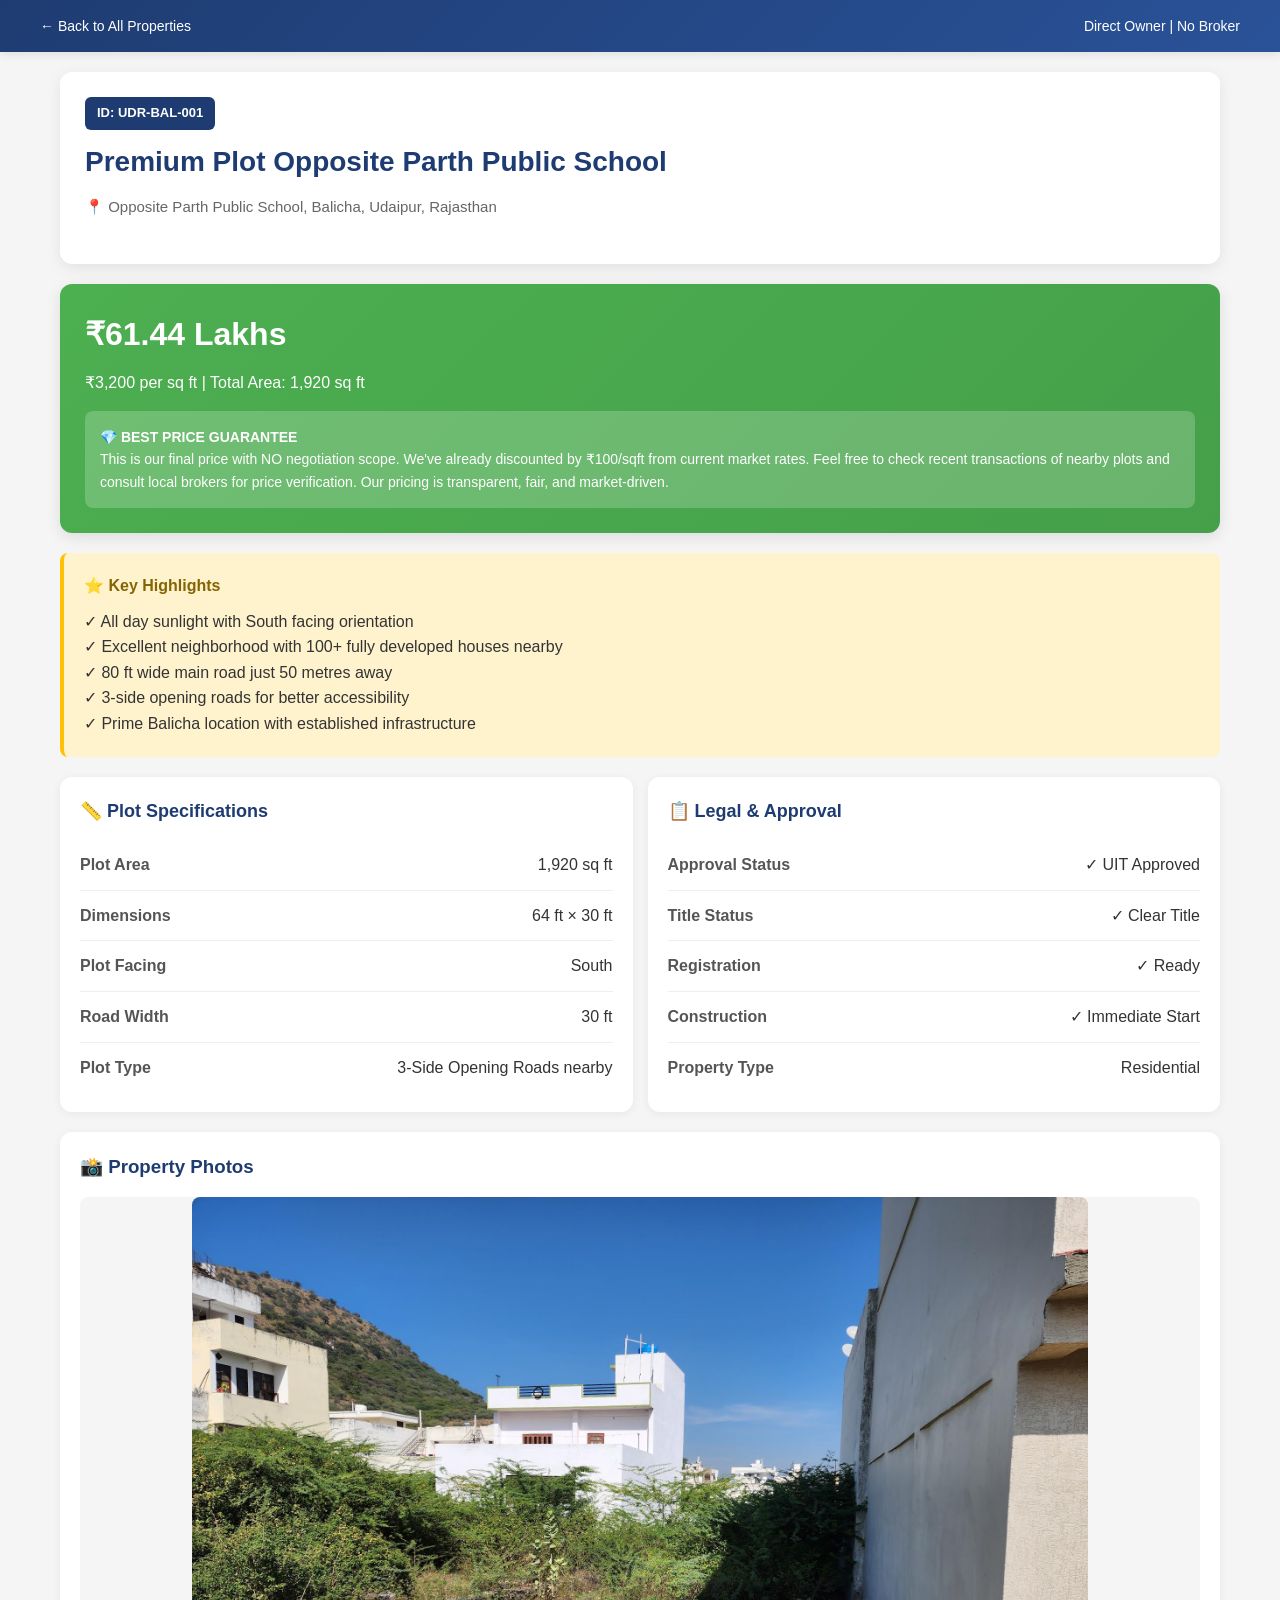
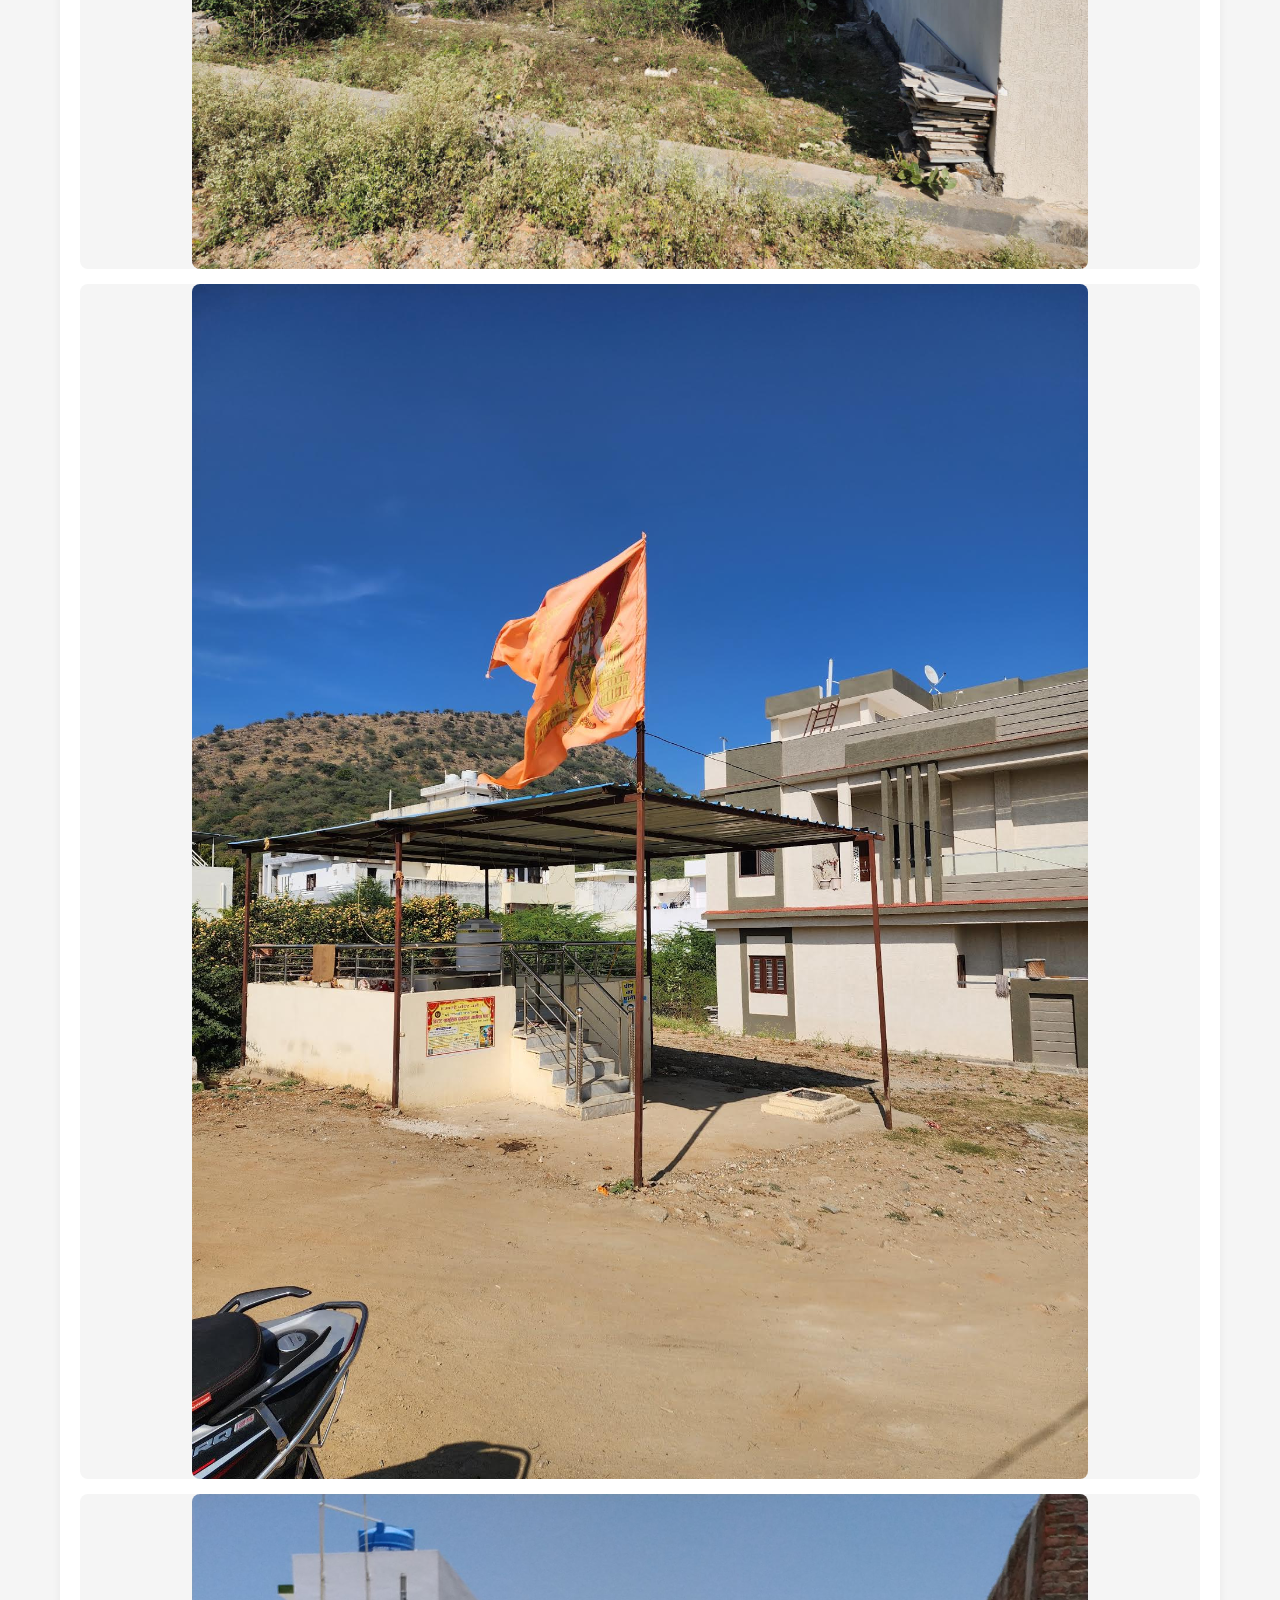
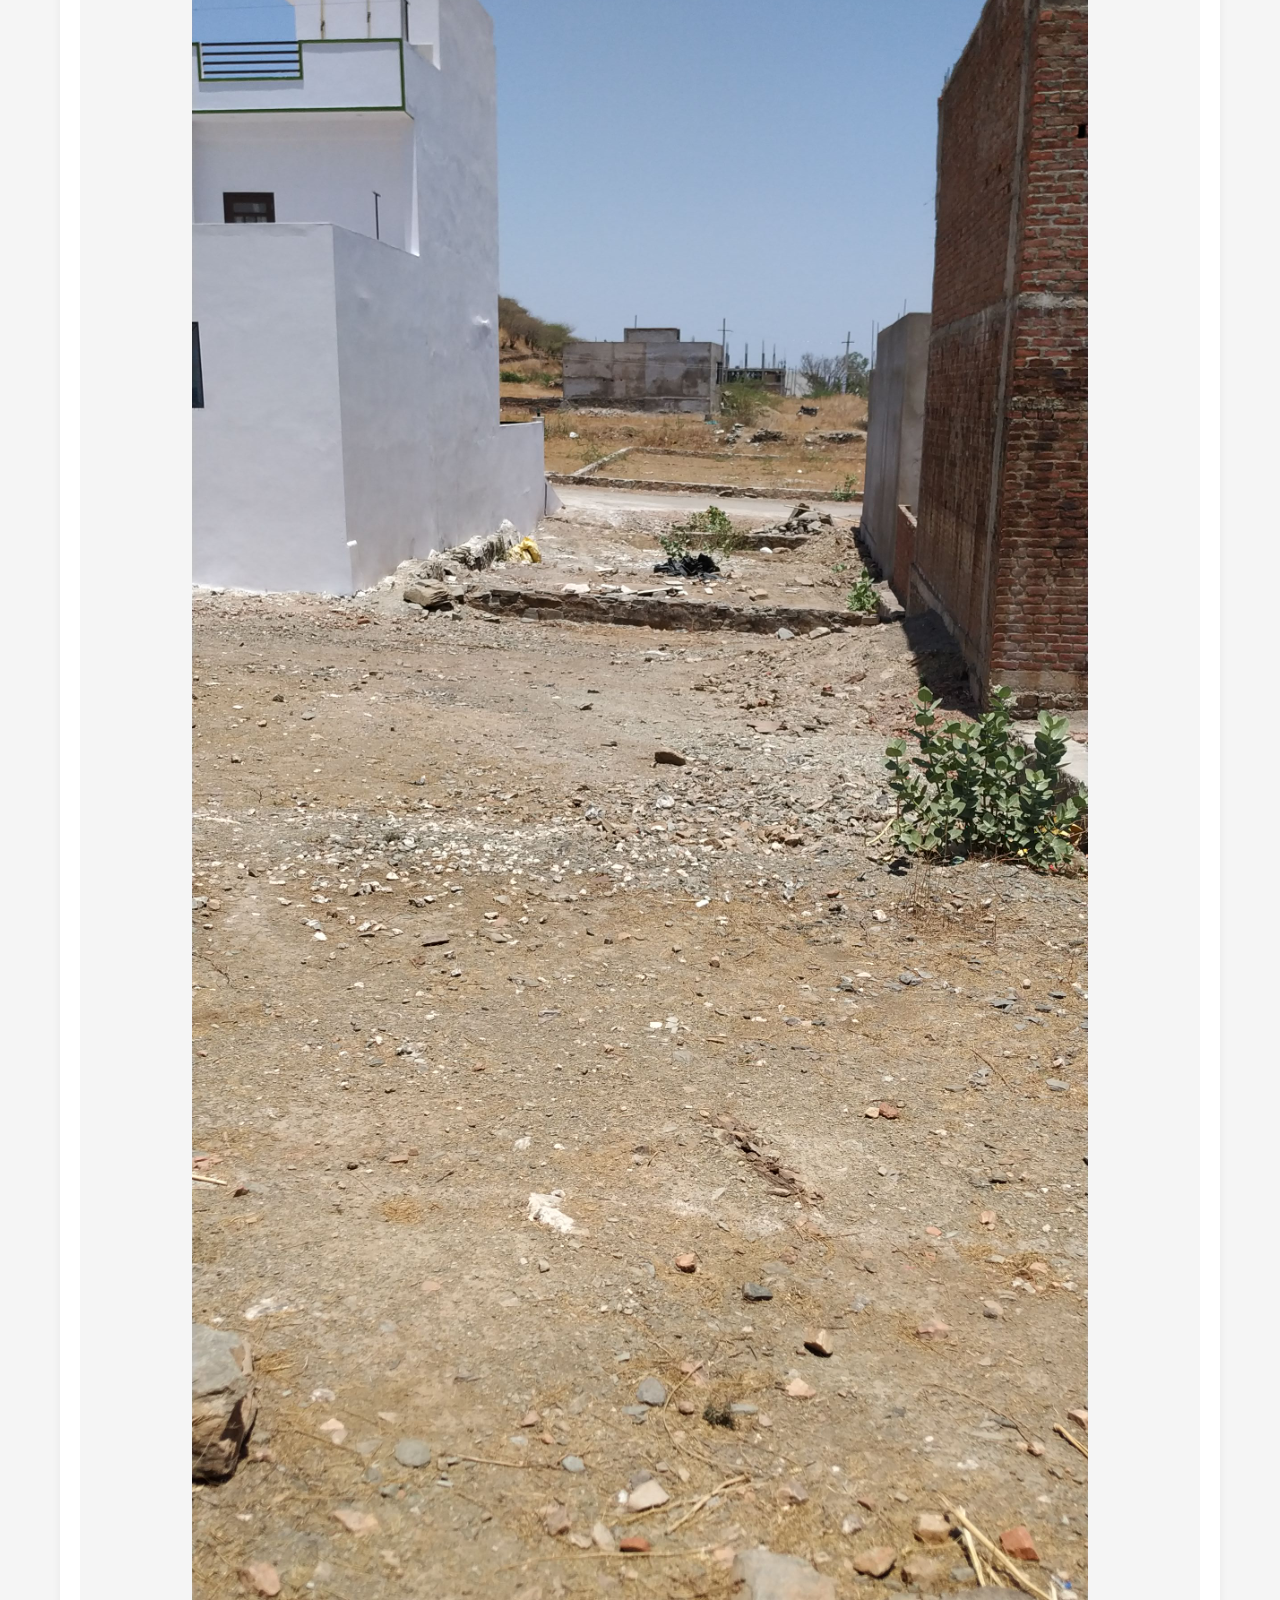
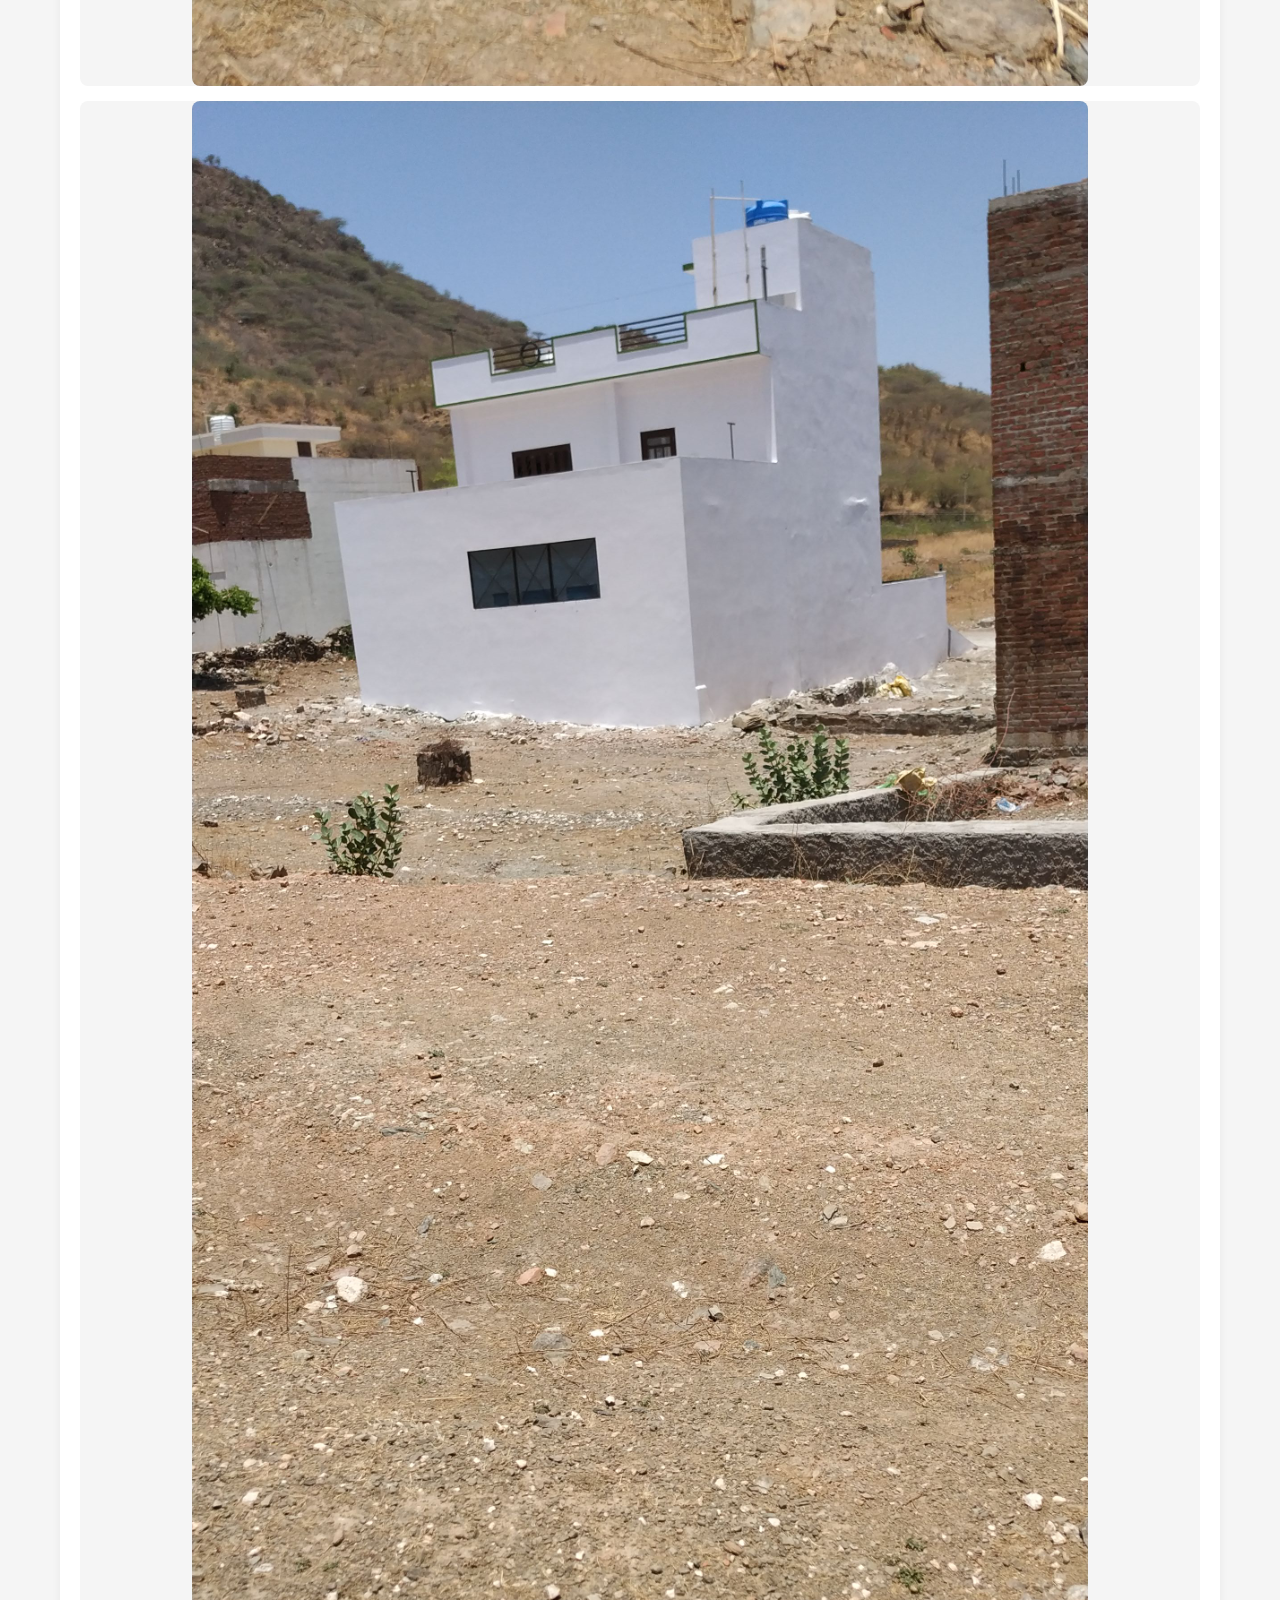
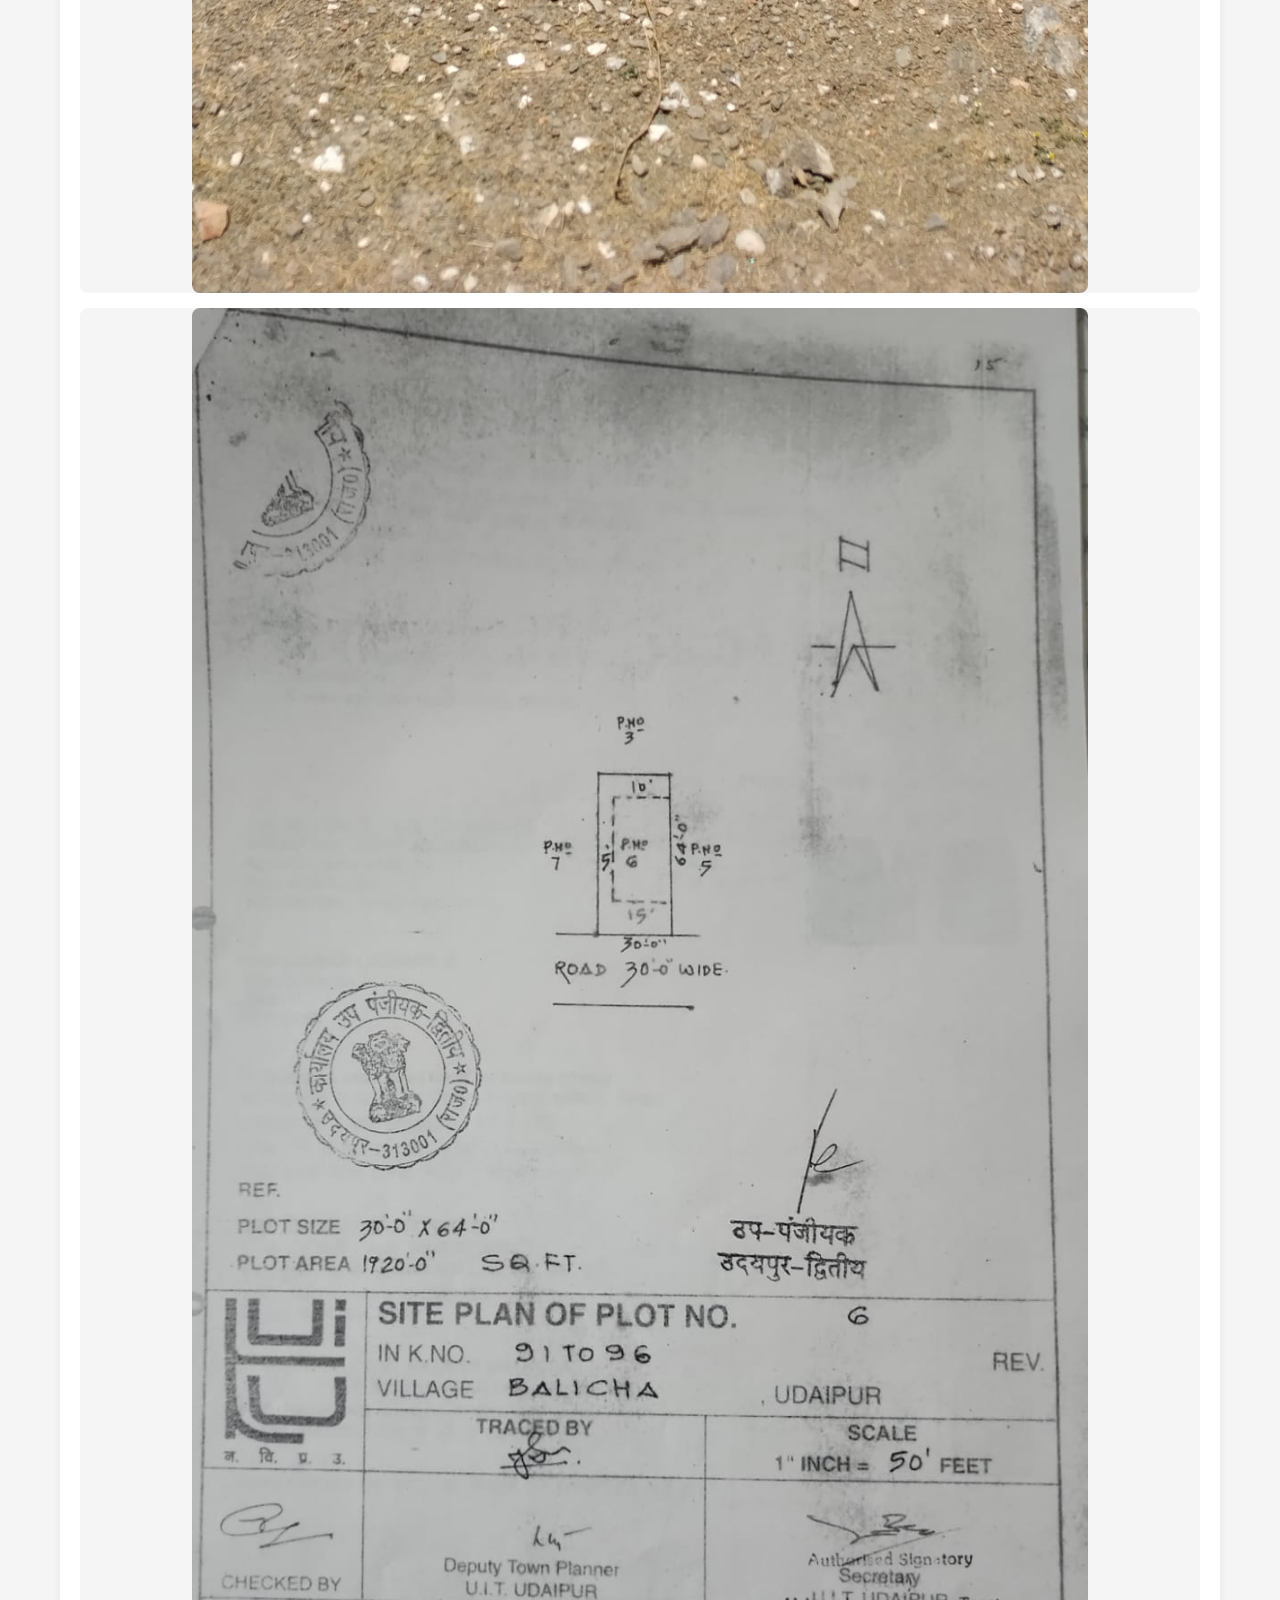
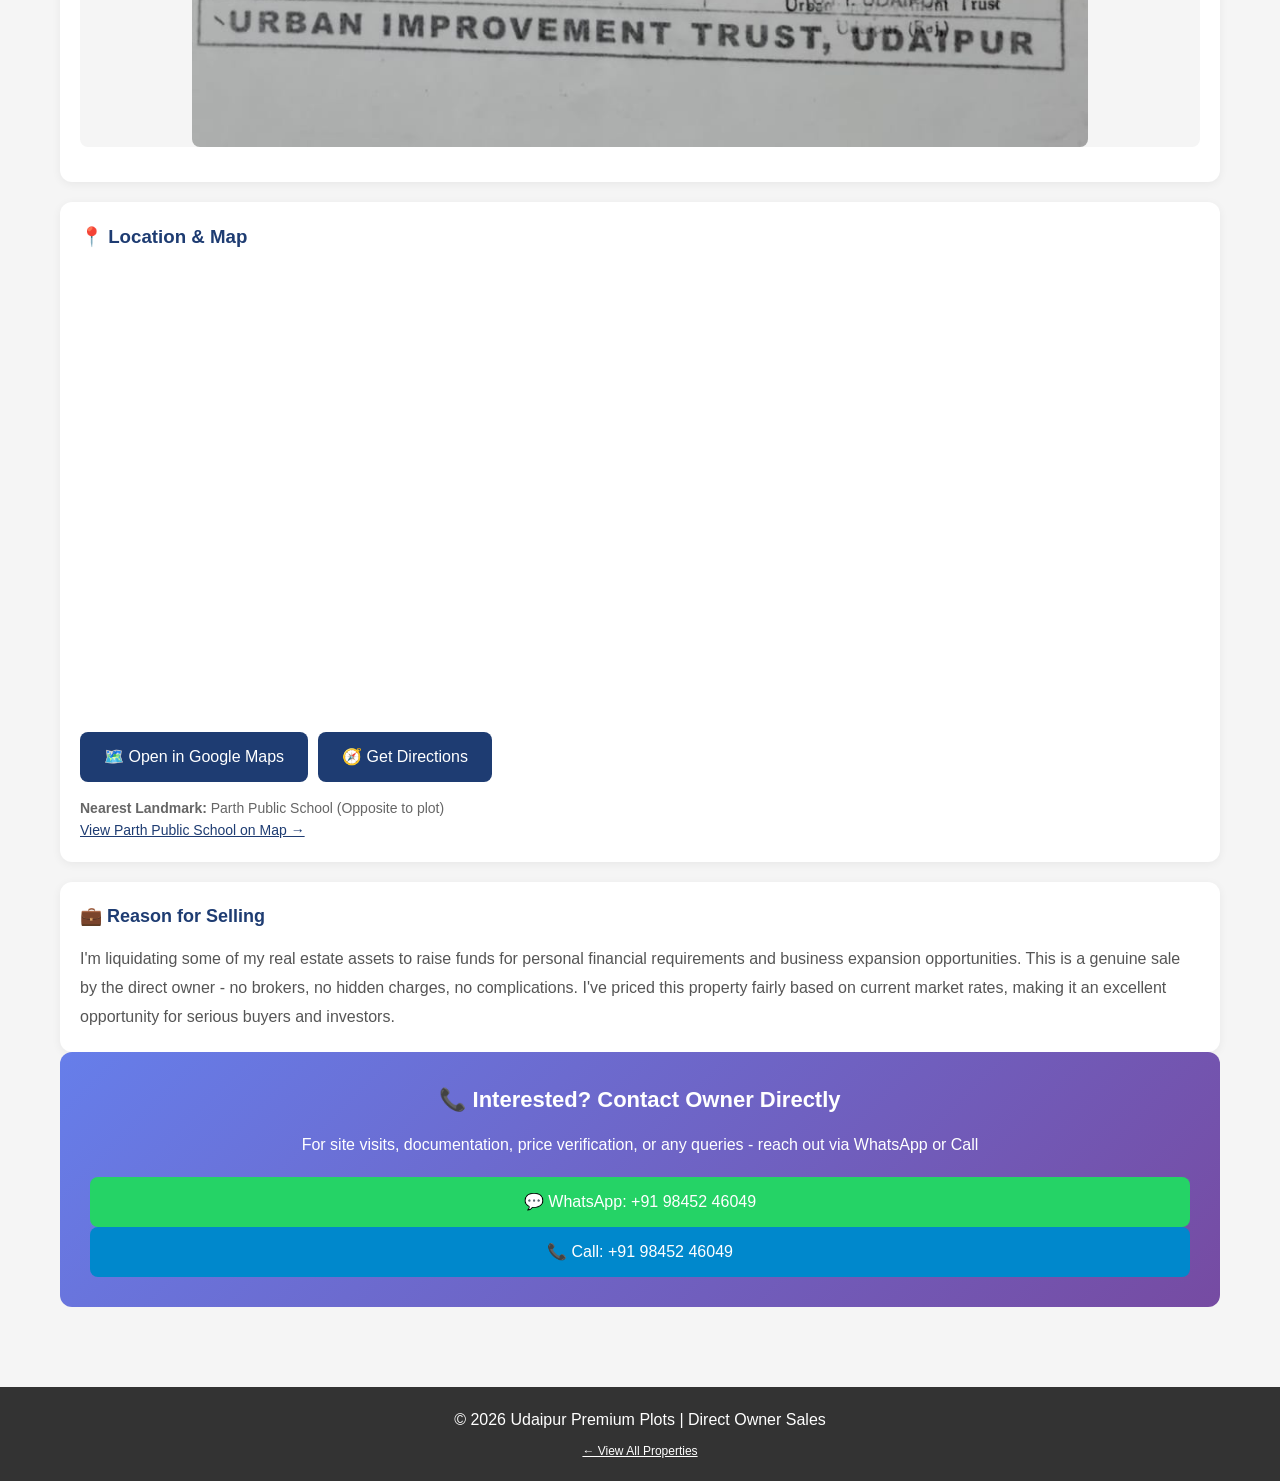
==== property-balicha.html @ c8f55244 "update photos" ====
<!DOCTYPE html>
<html lang="en">
<head>
    <meta charset="UTF-8">
    <meta name="viewport" content="width=device-width, initial-scale=1.0">
    <title>1920 sqft Plot Opposite Parth Public School, Balicha | UIT Approved | ₹3200/sqft</title>
    <meta name="description" content="Premium 1920 sqft south-facing residential plot opposite Parth Public School, Balicha, Udaipur. UIT approved, 30ft road width, direct owner sale at ₹61.44 lakhs.">
    <meta name="keywords" content="Balicha plot, Parth Public School Udaipur, residential plot Balicha, UIT approved plot Udaipur, south facing plot">

    <!-- Open Graph / WhatsApp Preview -->
    <meta property="og:type" content="website">
    <meta property="og:url" content="https://bhaveshagarwal.github.io/udr-properties/property-balicha.html">
    <meta property="og:title" content="1920 sqft Plot in Balicha, Udaipur - ₹61.44 Lakhs">
    <meta property="og:description" content="South-facing plot opposite Parth Public School. UIT approved, clear title, direct owner sale.">
    <meta property="og:image" content="https://bhaveshagarwal.github.io/udr-properties/images/Plot6SitePhotoNew1_og.jpg">
    <meta property="og:image:width" content="1200">
    <meta property="og:image:height" content="900">

    <!-- Twitter Card -->
    <meta name="twitter:card" content="summary_large_image">
    <meta name="twitter:url" content="https://bhaveshagarwal.github.io/udr-properties/property-balicha.html">
    <meta name="twitter:title" content="1920 sqft Plot in Balicha, Udaipur - ₹61.44 Lakhs">
    <meta name="twitter:description" content="South-facing plot opposite Parth Public School. UIT approved, clear title.">
    <meta name="twitter:image" content="https://bhaveshagarwal.github.io/udr-properties/images/Plot6SitePhotoNew1_og.jpg">
    <style>
        * {
            margin: 0;
            padding: 0;
            box-sizing: border-box;
        }
        
        body {
            font-family: 'Segoe UI', Tahoma, Geneva, Verdana, sans-serif;
            line-height: 1.6;
            color: #333;
            background: #f5f5f5;
        }
        
        .header {
            background: linear-gradient(135deg, #1e3c72 0%, #2a5298 100%);
            color: white;
            padding: 15px 20px;
            box-shadow: 0 2px 10px rgba(0,0,0,0.1);
        }
        
        .header-content {
            max-width: 1200px;
            margin: 0 auto;
            display: flex;
            justify-content: space-between;
            align-items: center;
        }
        
        .back-btn {
            color: white;
            text-decoration: none;
            font-size: 14px;
        }
        
        .container {
            max-width: 1200px;
            margin: 0 auto;
            padding: 20px;
        }
        
        .property-header {
            background: white;
            padding: 25px;
            border-radius: 12px;
            margin-bottom: 20px;
            box-shadow: 0 4px 15px rgba(0,0,0,0.08);
        }
        
        .property-id {
            display: inline-block;
            background: #1e3c72;
            color: white;
            padding: 6px 12px;
            border-radius: 6px;
            font-size: 13px;
            font-weight: 600;
            margin-bottom: 10px;
        }
        
        .property-title {
            font-size: 24px;
            color: #1e3c72;
            margin-bottom: 10px;
            font-weight: 600;
        }
        
        .property-location {
            color: #666;
            font-size: 15px;
            margin-bottom: 20px;
        }
        
        .price-section {
            background: linear-gradient(135deg, #4caf50 0%, #45a049 100%);
            color: white;
            padding: 25px;
            border-radius: 12px;
            margin-bottom: 20px;
            box-shadow: 0 4px 15px rgba(0,0,0,0.1);
        }
        
        .price-main {
            font-size: 32px;
            font-weight: 700;
            margin-bottom: 10px;
        }
        
        .price-details {
            font-size: 16px;
            margin-bottom: 8px;
        }
        
        .price-guarantee {
            background: rgba(255,255,255,0.2);
            padding: 15px;
            border-radius: 8px;
            margin-top: 15px;
            font-size: 14px;
            line-height: 1.6;
        }
        
        .details-grid {
            display: grid;
            grid-template-columns: 1fr;
            gap: 15px;
            margin-bottom: 20px;
        }
        
        .detail-card {
            background: white;
            padding: 20px;
            border-radius: 12px;
            box-shadow: 0 2px 10px rgba(0,0,0,0.06);
        }
        
        .detail-card h3 {
            color: #1e3c72;
            margin-bottom: 15px;
            font-size: 18px;
        }
        
        .detail-row {
            display: flex;
            justify-content: space-between;
            padding: 12px 0;
            border-bottom: 1px solid #eee;
        }
        
        .detail-row:last-child {
            border-bottom: none;
        }
        
        .detail-label {
            font-weight: 600;
            color: #555;
        }
        
        .detail-value {
            color: #333;
            text-align: right;
        }
        
        .gallery {
            background: white;
            padding: 20px;
            border-radius: 12px;
            margin-bottom: 20px;
            box-shadow: 0 2px 10px rgba(0,0,0,0.06);
        }
        
        .gallery h3 {
            color: #1e3c72;
            margin-bottom: 15px;
        }
        
        .photo-placeholder {
            background: #f5f5f5;
            border-radius: 8px;
            overflow: hidden;
            margin-bottom: 15px;
        }

        .photo-placeholder img {
            width: 80%;
            height: auto;
            display: block;
            border-radius: 8px;
            margin: 0 auto;
        }
        
        .map-section {
            background: white;
            padding: 20px;
            border-radius: 12px;
            margin-bottom: 20px;
            box-shadow: 0 2px 10px rgba(0,0,0,0.06);
        }
        
        .map-section h3 {
            color: #1e3c72;
            margin-bottom: 15px;
        }
        
        .map-container {
            position: relative;
            width: 100%;
            height: 300px;
            border-radius: 8px;
            overflow: hidden;
            margin-bottom: 15px;
        }
        
        .map-container iframe {
            width: 100%;
            height: 100%;
            border: 0;
        }
        
        .map-links {
            display: flex;
            gap: 10px;
            flex-wrap: wrap;
        }
        
        .btn {
            display: inline-block;
            padding: 12px 24px;
            background: #1e3c72;
            color: white;
            text-decoration: none;
            border-radius: 8px;
            font-weight: 500;
            transition: background 0.3s ease;
            text-align: center;
        }
        
        .btn:hover {
            background: #2a5298;
        }
        
        .btn-whatsapp {
            background: #25D366;
            font-size: 16px;
        }

        .btn-whatsapp:hover {
            background: #20ba5a;
        }

        .btn-call {
            background: #0088cc;
            font-size: 16px;
        }

        .btn-call:hover {
            background: #006699;
        }
        
        .btn-full {
            display: block;
            width: 100%;
        }
        
        .contact-section {
            background: linear-gradient(135deg, #667eea 0%, #764ba2 100%);
            color: white;
            padding: 30px;
            border-radius: 12px;
            text-align: center;
            margin-bottom: 20px;
        }
        
        .contact-section h3 {
            margin-bottom: 15px;
            font-size: 22px;
        }
        
        .usp-section {
            background: #fff3cd;
            border-left: 4px solid #ffc107;
            padding: 20px;
            border-radius: 8px;
            margin-bottom: 20px;
        }
        
        .usp-section h4 {
            color: #856404;
            margin-bottom: 10px;
        }
        
        .footer {
            background: #333;
            color: white;
            text-align: center;
            padding: 20px;
            margin-top: 40px;
        }
        
        @media (min-width: 768px) {
            .details-grid {
                grid-template-columns: repeat(2, 1fr);
            }
            
            .map-container {
                height: 450px;
            }
            
            .property-title {
                font-size: 28px;
            }
        }
    </style>
</head>
<body>
    <div class="header">
        <div class="header-content">
            <a href="index.html" class="back-btn">← Back to All Properties</a>
            <span style="font-size: 14px;">Direct Owner | No Broker</span>
        </div>
    </div>

    <div class="container">
        <div class="property-header">
            <span class="property-id">ID: UDR-BAL-001</span>
            <h1 class="property-title">Premium Plot Opposite Parth Public School</h1>
            <p class="property-location">📍 Opposite Parth Public School, Balicha, Udaipur, Rajasthan</p>
        </div>

        <div class="price-section">
            <div class="price-main">₹61.44 Lakhs</div>
            <div class="price-details">₹3,200 per sq ft | Total Area: 1,920 sq ft</div>
            <div class="price-guarantee">
                <strong>💎 BEST PRICE GUARANTEE</strong><br>
                This is our final price with NO negotiation scope. We've already discounted by ₹100/sqft from current market rates. Feel free to check recent transactions of nearby plots and consult local brokers for price verification. Our pricing is transparent, fair, and market-driven.
            </div>
        </div>

        <div class="usp-section">
            <h4>⭐ Key Highlights</h4>
            <p>✓ All day sunlight with South facing orientation<br>
            ✓ Excellent neighborhood with 100+ fully developed houses nearby<br>
            ✓ 80 ft wide main road just 50 metres away<br>
            ✓ 3-side opening roads for better accessibility<br>
            ✓ Prime Balicha location with established infrastructure</p>
        </div>

        <div class="details-grid">
            <div class="detail-card">
                <h3>📏 Plot Specifications</h3>
                <div class="detail-row">
                    <span class="detail-label">Plot Area</span>
                    <span class="detail-value">1,920 sq ft</span>
                </div>
                <div class="detail-row">
                    <span class="detail-label">Dimensions</span>
                    <span class="detail-value">64 ft × 30 ft</span>
                </div>
                <div class="detail-row">
                    <span class="detail-label">Plot Facing</span>
                    <span class="detail-value">South</span>
                </div>
                <div class="detail-row">
                    <span class="detail-label">Road Width</span>
                    <span class="detail-value">30 ft</span>
                </div>
                <div class="detail-row">
                    <span class="detail-label">Plot Type</span>
                    <span class="detail-value">3-Side Opening Roads nearby</span>
                </div>
            </div>

            <div class="detail-card">
                <h3>📋 Legal & Approval</h3>
                <div class="detail-row">
                    <span class="detail-label">Approval Status</span>
                    <span class="detail-value">✓ UIT Approved</span>
                </div>
                <div class="detail-row">
                    <span class="detail-label">Title Status</span>
                    <span class="detail-value">✓ Clear Title</span>
                </div>
                <div class="detail-row">
                    <span class="detail-label">Registration</span>
                    <span class="detail-value">✓ Ready</span>
                </div>
                <div class="detail-row">
                    <span class="detail-label">Construction</span>
                    <span class="detail-value">✓ Immediate Start</span>
                </div>
                <div class="detail-row">
                    <span class="detail-label">Property Type</span>
                    <span class="detail-value">Residential</span>
                </div>
            </div>
        </div>

        <div class="gallery">
            <h3>📸 Property Photos</h3>
            <div class="photo-placeholder">
                <img src="images/Plot6SitePhotoNew1.jpg" alt="Balicha Plot Site Photo">
            </div>
            <div class="photo-placeholder">
                <img src="images/Plot6SiteNearbyPhoto.jpg" alt="Balicha Plot Nearby Area">
            </div>
            <div class="photo-placeholder">
                <img src="images/Plot6OldPhoto1.jpeg" alt="Balicha Plot Photo 1">
            </div>
            <div class="photo-placeholder">
                <img src="images/Plot6OldPhoto2.jpeg" alt="Balicha Plot Photo 2">
            </div>
            <div class="photo-placeholder">
                <img src="images/SitePlanPlot6.jpeg" alt="Balicha Plot Site Plan">
            </div>
        </div>

        <div class="map-section">
            <h3>📍 Location & Map</h3>
            <div class="map-container">
                <iframe src="https://www.google.com/maps/embed?pb=!1m17!1m12!1m3!1d1814.94684801322!2d73.66759642831116!3d24.523760524429964!2m3!1f0!2f0!3f0!3m2!1i1024!2i768!4f13.1!3m2!1m1!2zMjTCsDMxJzI2LjEiTiA3M8KwNDAnMDEuMyJF!5e0!3m2!1sen!2sin!4v1766471203668!5m2!1sen!2sin" width="600" height="450" style="border:0;" allowfullscreen="" loading="lazy" referrerpolicy="no-referrer-when-downgrade"></iframe>
            </div>
            <div class="map-links">
                <a href="https://maps.app.goo.gl/N23fuoKT7r9cmTSH7" target="_blank" class="btn">🗺️ Open in Google Maps</a>
                <a href="https://maps.app.goo.gl/N23fuoKT7r9cmTSH7" target="_blank" class="btn">🧭 Get Directions</a>
            </div>
            <p style="margin-top: 15px; color: #666; font-size: 14px;">
                <strong>Nearest Landmark:</strong> Parth Public School (Opposite to plot)<br>
                <a href="https://maps.app.goo.gl/34zegwb27nvs7VJt6" target="_blank" style="color: #1e3c72;">View Parth Public School on Map →</a>
            </p>
        </div>

        <div class="detail-card">
            <h3>💼 Reason for Selling</h3>
            <p style="color: #555; line-height: 1.8;">I'm liquidating some of my real estate assets to raise funds for personal financial requirements and business expansion opportunities. This is a genuine sale by the direct owner - no brokers, no hidden charges, no complications. I've priced this property fairly based on current market rates, making it an excellent opportunity for serious buyers and investors.</p>
        </div>

        <div class="contact-section">
            <h3>📞 Interested? Contact Owner Directly</h3>
            <p style="margin-bottom: 20px;">For site visits, documentation, price verification, or any queries - reach out via WhatsApp or Call</p>
            <a href="https://wa.me/919845246049?text=Hi,%20I'm%20interested%20in%20plot%20UDR-BAL-001%20(Balicha,%201920%20sqft).%20Website:%20https://bhaveshagarwal.github.io/udr-properties/property-balicha.html" class="btn btn-whatsapp btn-full" target="_blank" rel="noopener noreferrer">💬 WhatsApp: +91 98452 46049</a>
            <a href="tel:+919845246049" class="btn btn-call btn-full">📞 Call: +91 98452 46049</a>
        </div>
    </div>

    <div class="footer">
        <p>&copy; 2026 Udaipur Premium Plots | Direct Owner Sales</p>
        <p style="font-size: 12px; margin-top: 10px;"><a href="index.html" style="color: white;">← View All Properties</a></p>
    </div>
</body>
</html>
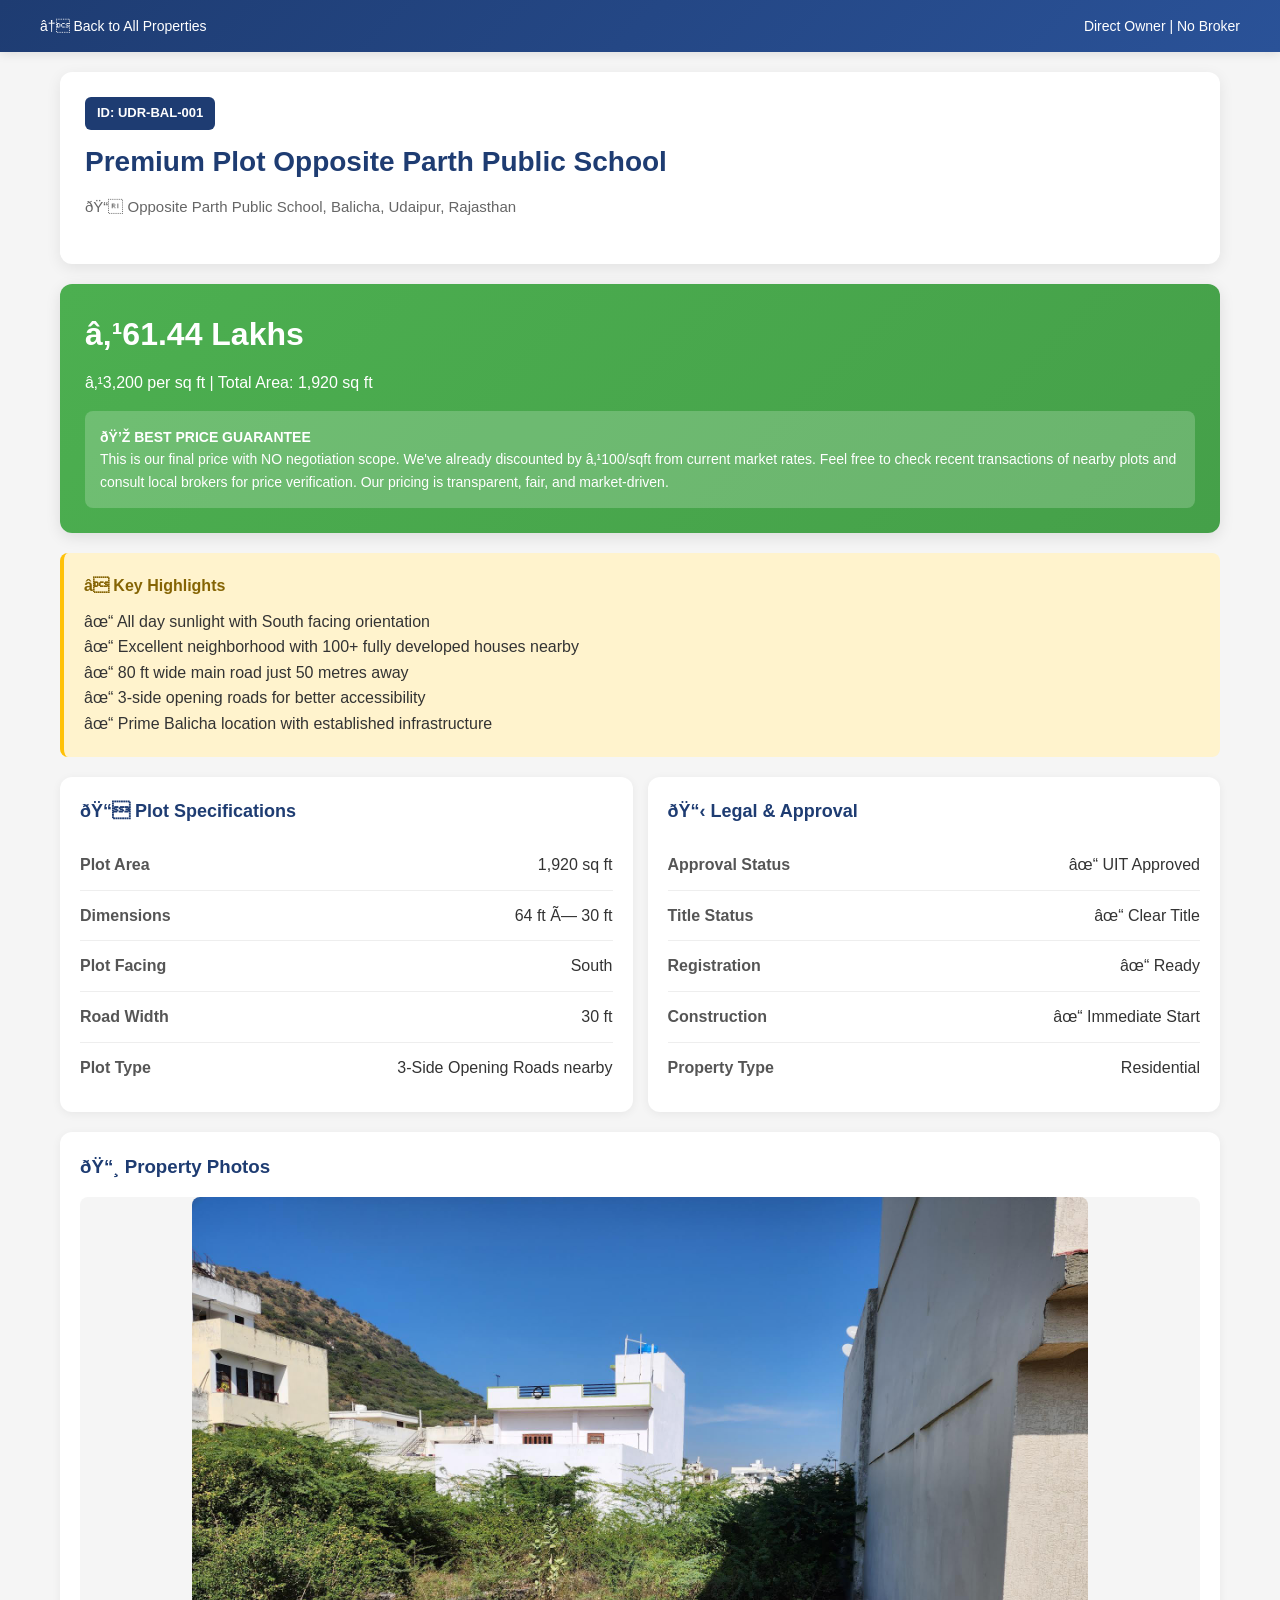
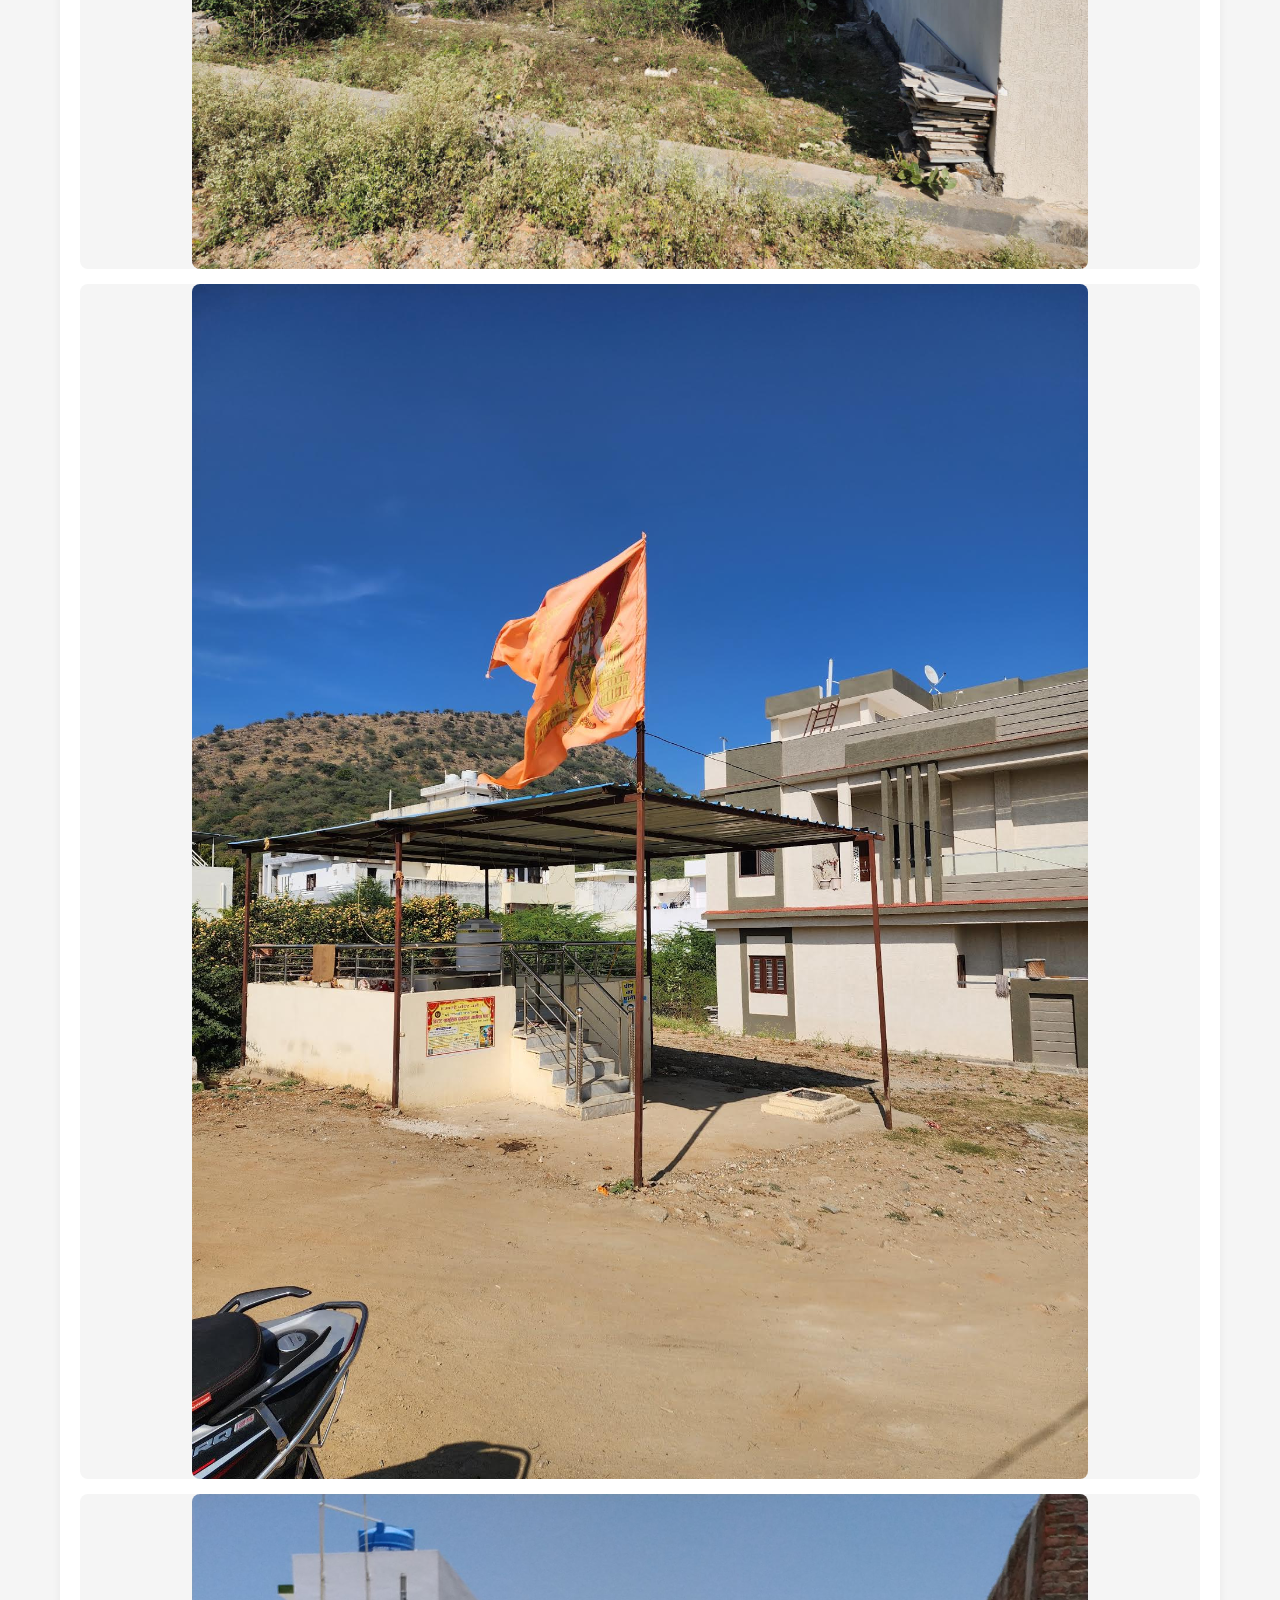
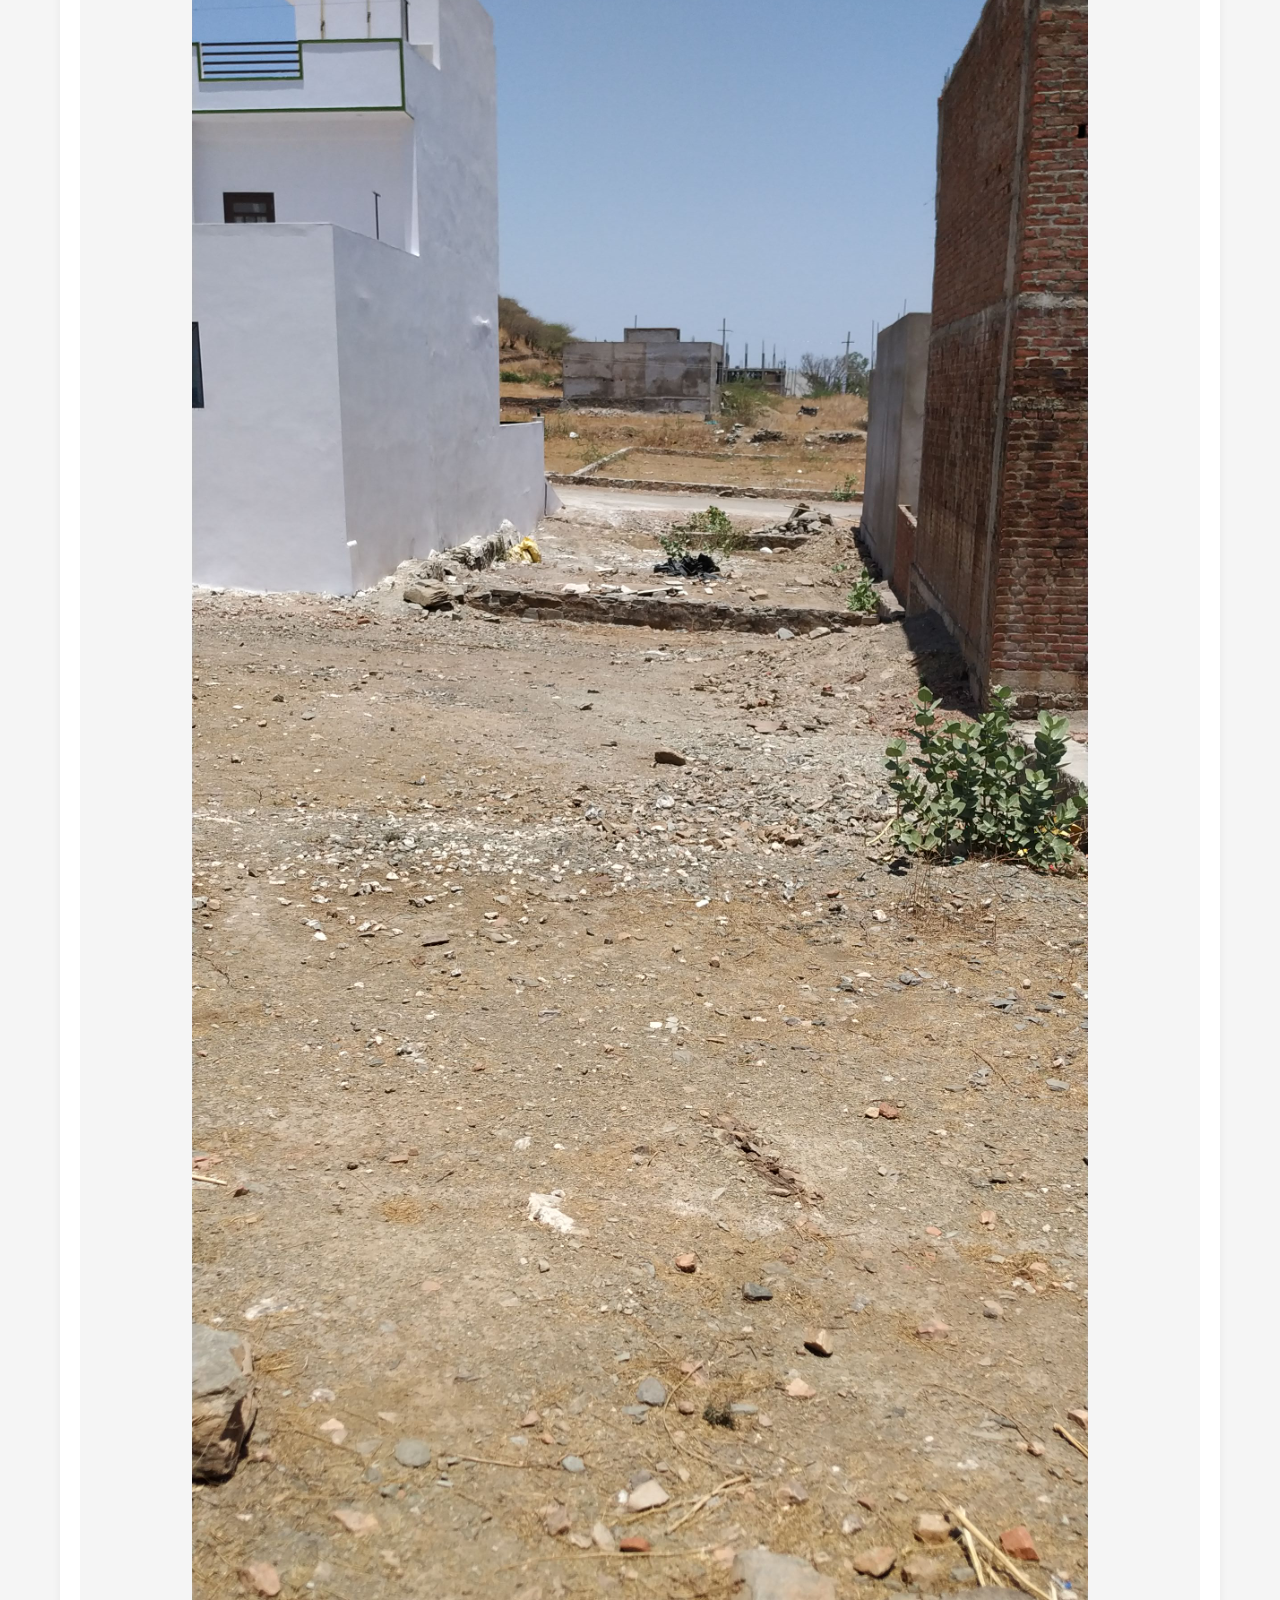
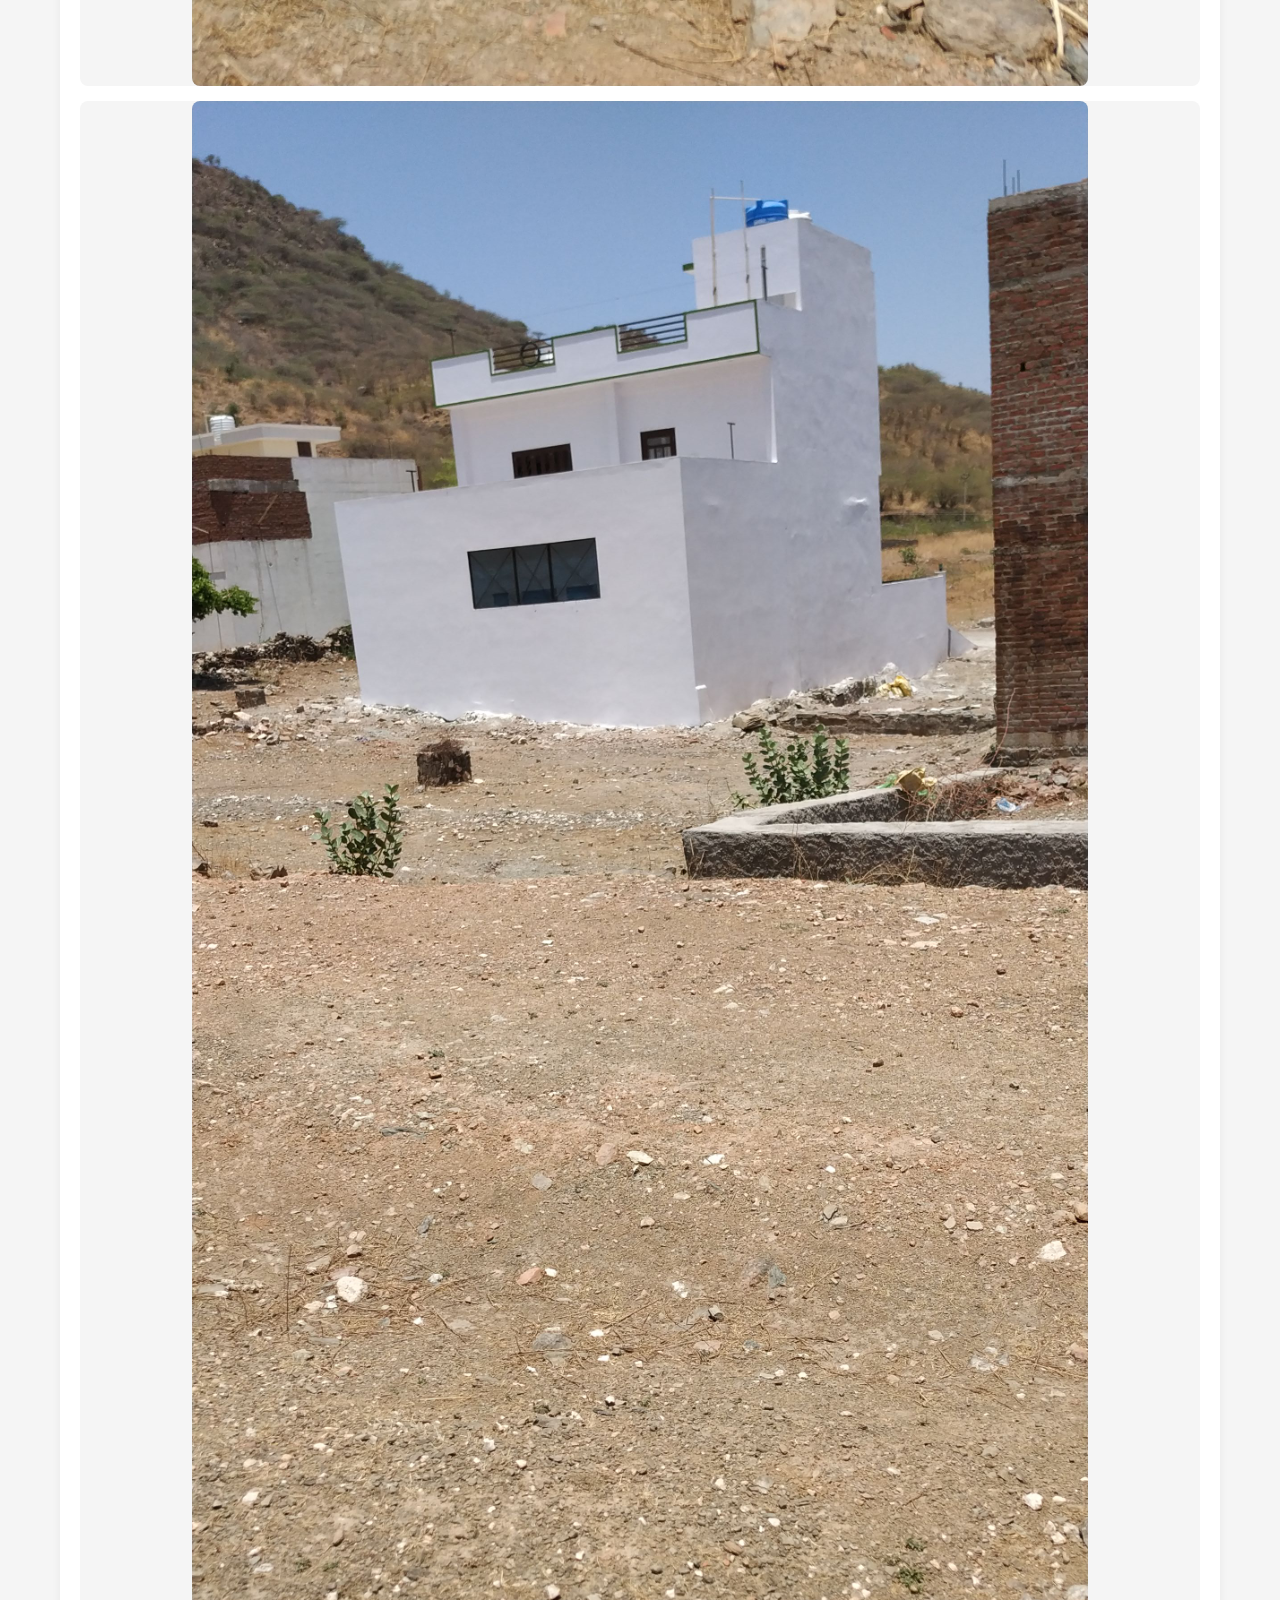
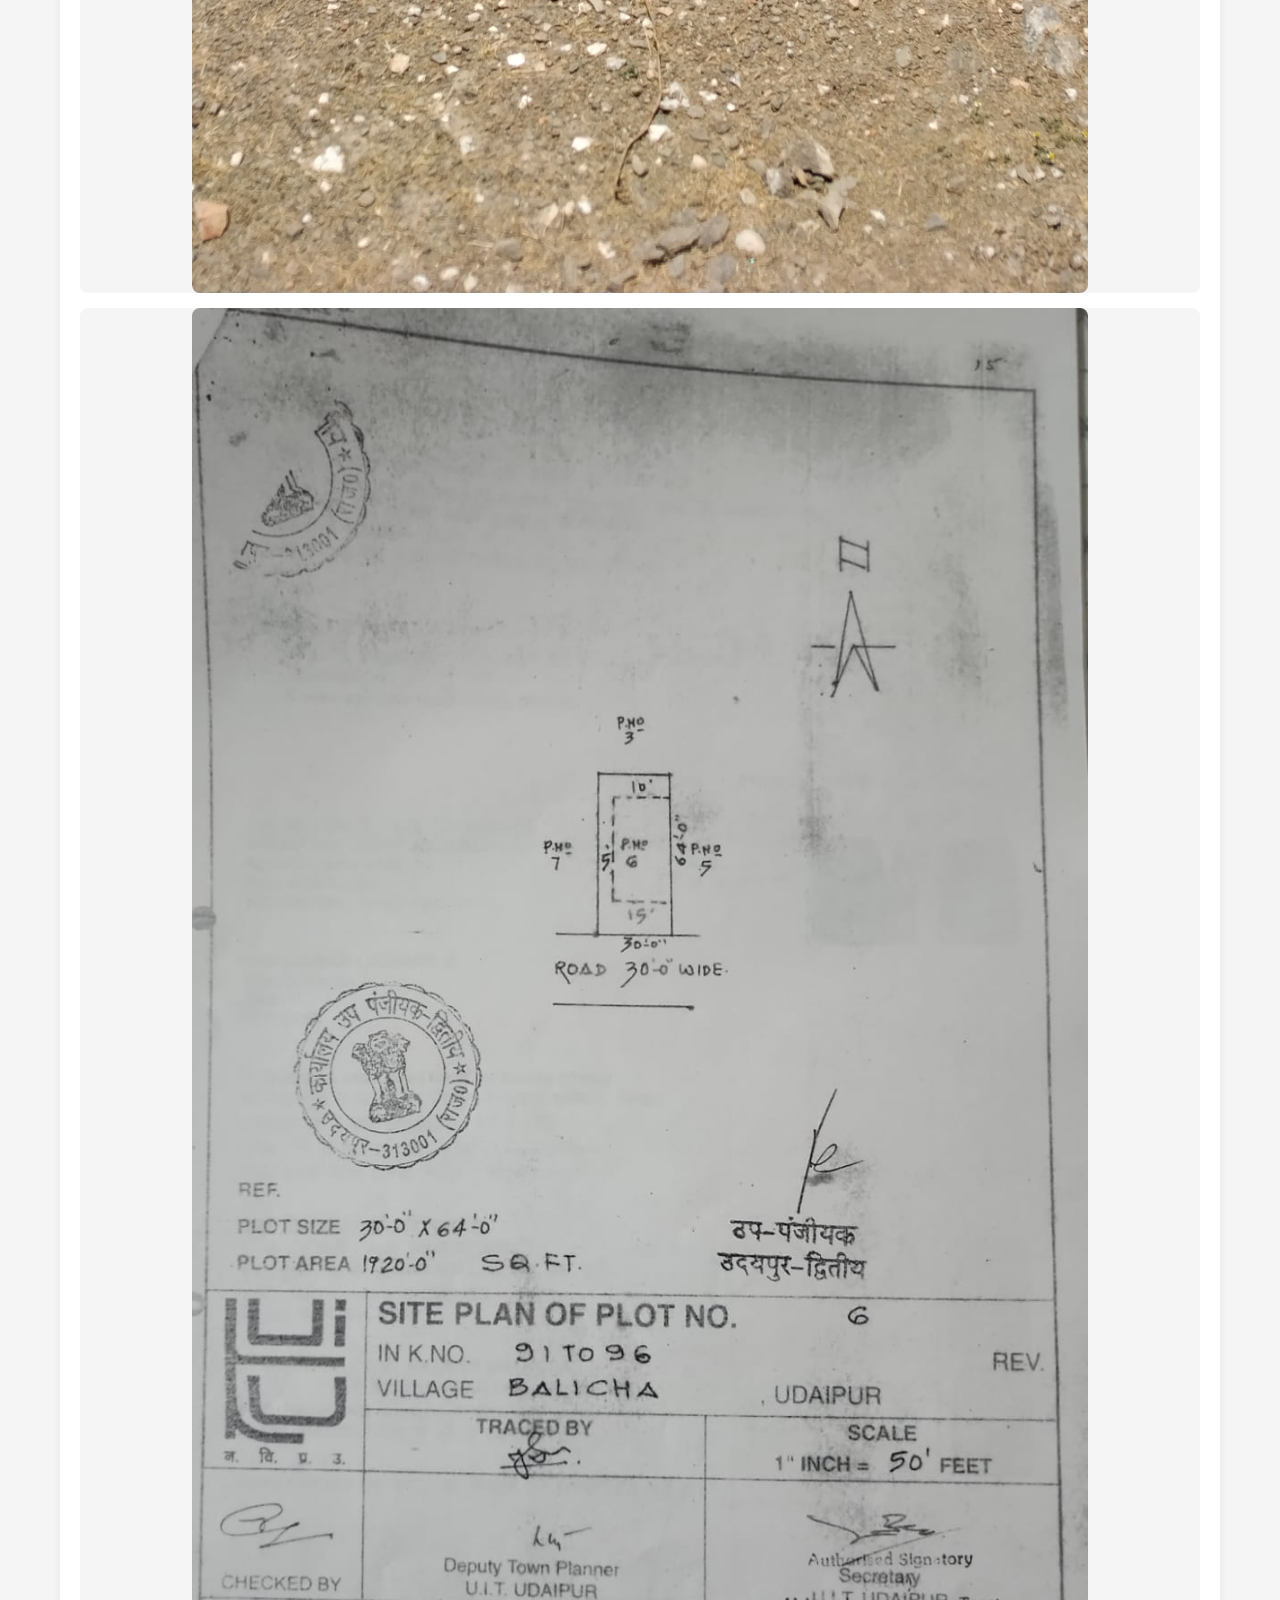
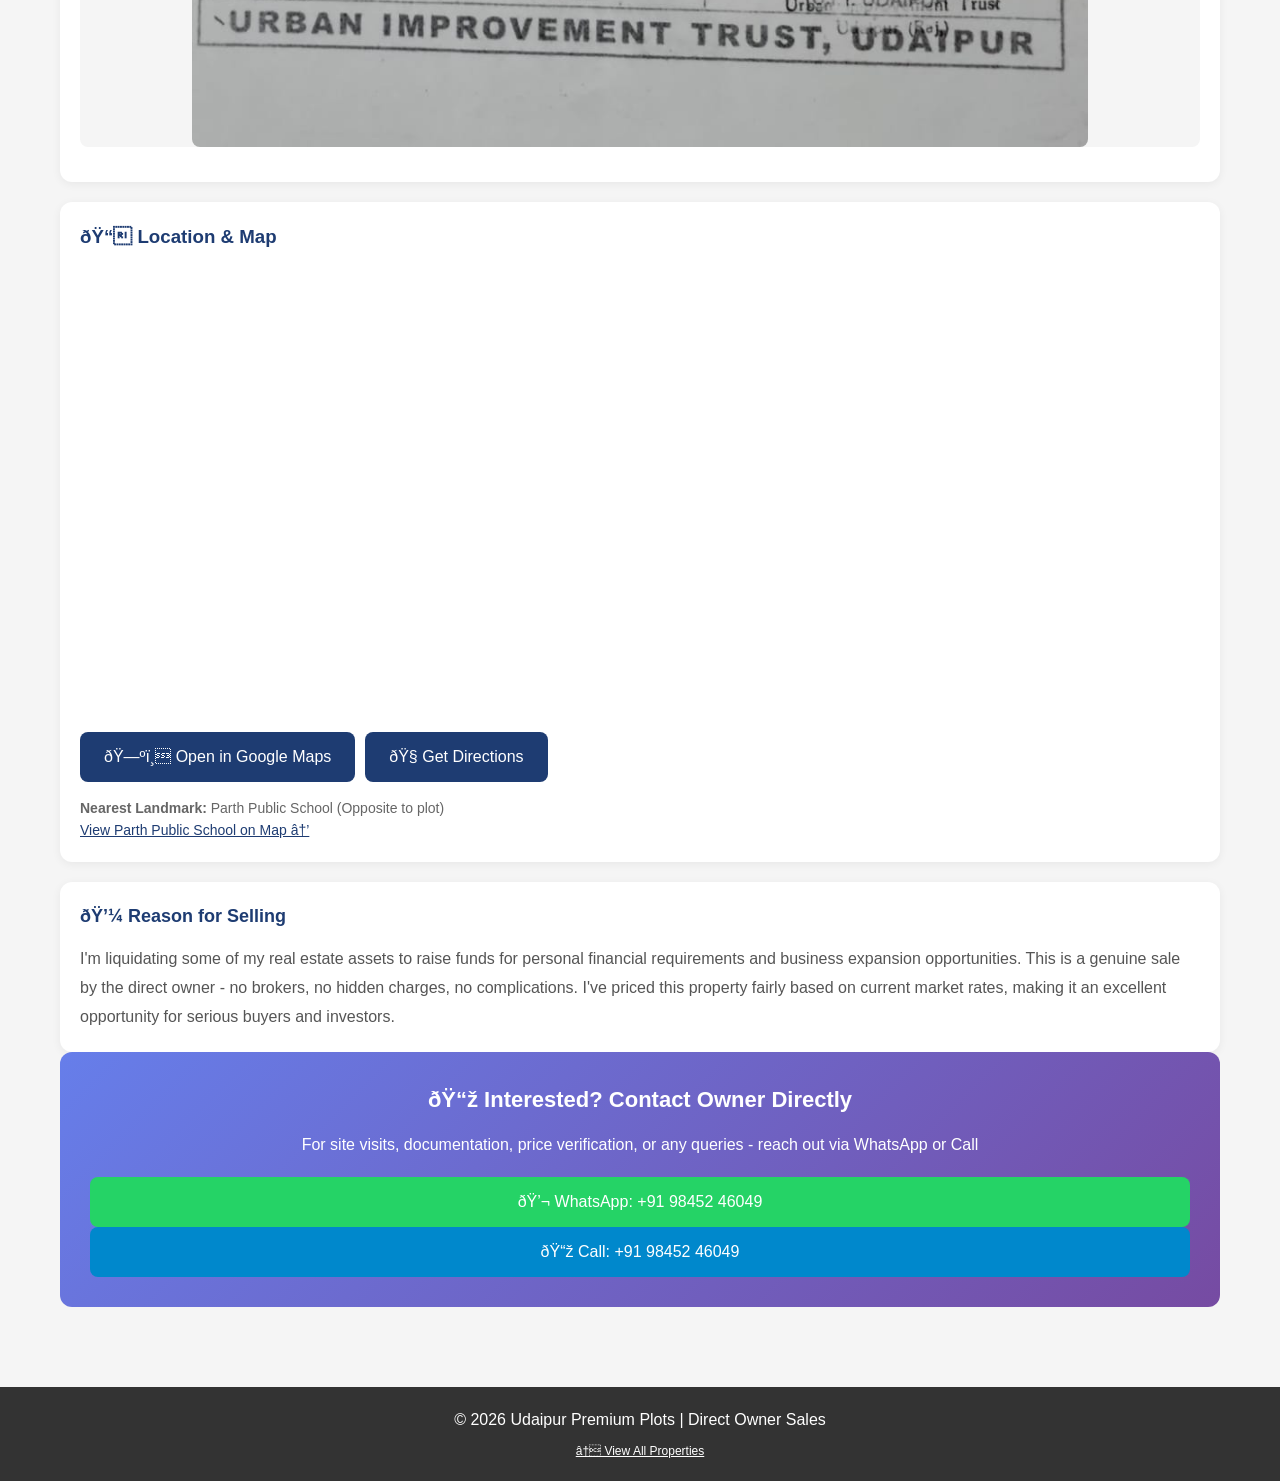
==== commit b3c99fc2: "update seo setup instructions" ====
--- a/property-balicha.html
+++ b/property-balicha.html
@@ -1,11 +1,56 @@
 <!DOCTYPE html>
 <html lang="en">
 <head>
+    <!-- Google Tag Manager -->
+    <script>(function(w,d,s,l,i){w[l]=w[l]||[];w[l].push({'gtm.start':
+    new Date().getTime(),event:'gtm.js'});var f=d.getElementsByTagName(s)[0],
+    j=d.createElement(s),dl=l!='dataLayer'?'&l='+l:'';j.async=true;j.src=
+    'https://www.googletagmanager.com/gtm.js?id='+i+dl;f.parentNode.insertBefore(j,f);
+    })(window,document,'script','dataLayer','GTM-XXXXXXX');</script>
+    <!-- End Google Tag Manager -->
+
+    <!-- Google Analytics 4 -->
+    <script async src="https://www.googletagmanager.com/gtag/js?id=G-XXXXXXXXXX"></script>
+    <script>
+      window.dataLayer = window.dataLayer || [];
+      function gtag(){dataLayer.push(arguments);}
+      gtag('js', new Date());
+      gtag('config', 'G-XXXXXXXXXX');
+
+      // Google Ads Remarketing Tag
+      gtag('config', 'AW-XXXXXXXXXX');
+    </script>
+    <!-- End Google Analytics 4 -->
+
+    <!-- Meta Pixel Code -->
+    <script>
+      !function(f,b,e,v,n,t,s)
+      {if(f.fbq)return;n=f.fbq=function(){n.callMethod?
+      n.callMethod.apply(n,arguments):n.queue.push(arguments)};
+      if(!f._fbq)f._fbq=n;n.push=n;n.loaded=!0;n.version='2.0';
+      n.queue=[];t=b.createElement(e);t.async=!0;
+      t.src=v;s=b.getElementsByTagName(e)[0];
+      s.parentNode.insertBefore(t,s)}(window, document,'script',
+      'https://connect.facebook.net/en_US/fbevents.js');
+      fbq('init', 'YOUR_PIXEL_ID_HERE');
+      fbq('track', 'PageView');
+      fbq('track', 'ViewContent', {
+        content_name: 'Balicha Plot - 1920 sqft',
+        content_category: 'Property',
+        value: 6144000,
+        currency: 'INR'
+      });
+    </script>
+    <noscript><img height="1" width="1" style="display:none"
+      src="https://www.facebook.com/tr?id=YOUR_PIXEL_ID_HERE&ev=PageView&noscript=1"
+    /></noscript>
+    <!-- End Meta Pixel Code -->
+
     <meta charset="UTF-8">
     <meta name="viewport" content="width=device-width, initial-scale=1.0">
-    <title>1920 sqft Plot Opposite Parth Public School, Balicha | UIT Approved | ₹3200/sqft</title>
-    <meta name="description" content="Premium 1920 sqft south-facing residential plot opposite Parth Public School, Balicha, Udaipur. UIT approved, 30ft road width, direct owner sale at ₹61.44 lakhs.">
-    <meta name="keywords" content="Balicha plot, Parth Public School Udaipur, residential plot Balicha, UIT approved plot Udaipur, south facing plot">
+    <title>1920 sqft Plot for Sale Opposite Parth Public School Balicha Udaipur - ₹61.44 Lakhs</title>
+    <meta name="description" content="South-facing 1920 sqft residential plot opposite Parth Public School, Balicha, Udaipur. UIT approved, 30ft wide road, clear title. Direct owner sale at ₹3200/sqft. Ready for registration.">
+    <meta name="keywords" content="plot opposite Parth Public School Udaipur, Balicha plot for sale, 1920 sqft plot Udaipur, south facing plot Balicha, UIT approved plot Balicha, residential plot near Parth Public School, land for sale Balicha Udaipur, property in Balicha, plot in Balicha direct owner, 30ft road plot Udaipur">
 
     <!-- Open Graph / WhatsApp Preview -->
     <meta property="og:type" content="website">
@@ -317,6 +362,11 @@
     </style>
 </head>
 <body>
+    <!-- Google Tag Manager (noscript) -->
+    <noscript><iframe src="https://www.googletagmanager.com/ns.html?id=GTM-XXXXXXX"
+    height="0" width="0" style="display:none;visibility:hidden"></iframe></noscript>
+    <!-- End Google Tag Manager (noscript) -->
+
     <div class="header">
         <div class="header-content">
             <a href="index.html" class="back-btn">← Back to All Properties</a>
@@ -402,19 +452,19 @@
         <div class="gallery">
             <h3>📸 Property Photos</h3>
             <div class="photo-placeholder">
-                <img src="images/Plot6SitePhotoNew1.jpg" alt="Balicha Plot Site Photo">
+                <img src="images/Plot6SitePhotoNew1.jpg" alt="1920 sqft UIT approved plot opposite Parth Public School Balicha Udaipur">
             </div>
             <div class="photo-placeholder">
-                <img src="images/Plot6SiteNearbyPhoto.jpg" alt="Balicha Plot Nearby Area">
+                <img src="images/Plot6SiteNearbyPhoto.jpg" alt="Nearby area view of residential plot in Balicha Udaipur">
             </div>
             <div class="photo-placeholder">
-                <img src="images/Plot6OldPhoto1.jpeg" alt="Balicha Plot Photo 1">
+                <img src="images/Plot6OldPhoto1.jpeg" alt="South facing plot for sale in Balicha near Parth Public School">
             </div>
             <div class="photo-placeholder">
-                <img src="images/Plot6OldPhoto2.jpeg" alt="Balicha Plot Photo 2">
+                <img src="images/Plot6OldPhoto2.jpeg" alt="30ft wide road access to plot in Balicha Udaipur">
             </div>
             <div class="photo-placeholder">
-                <img src="images/SitePlanPlot6.jpeg" alt="Balicha Plot Site Plan">
+                <img src="images/SitePlanPlot6.jpeg" alt="Site plan of 1920 sqft plot opposite Parth Public School Balicha">
             </div>
         </div>
 
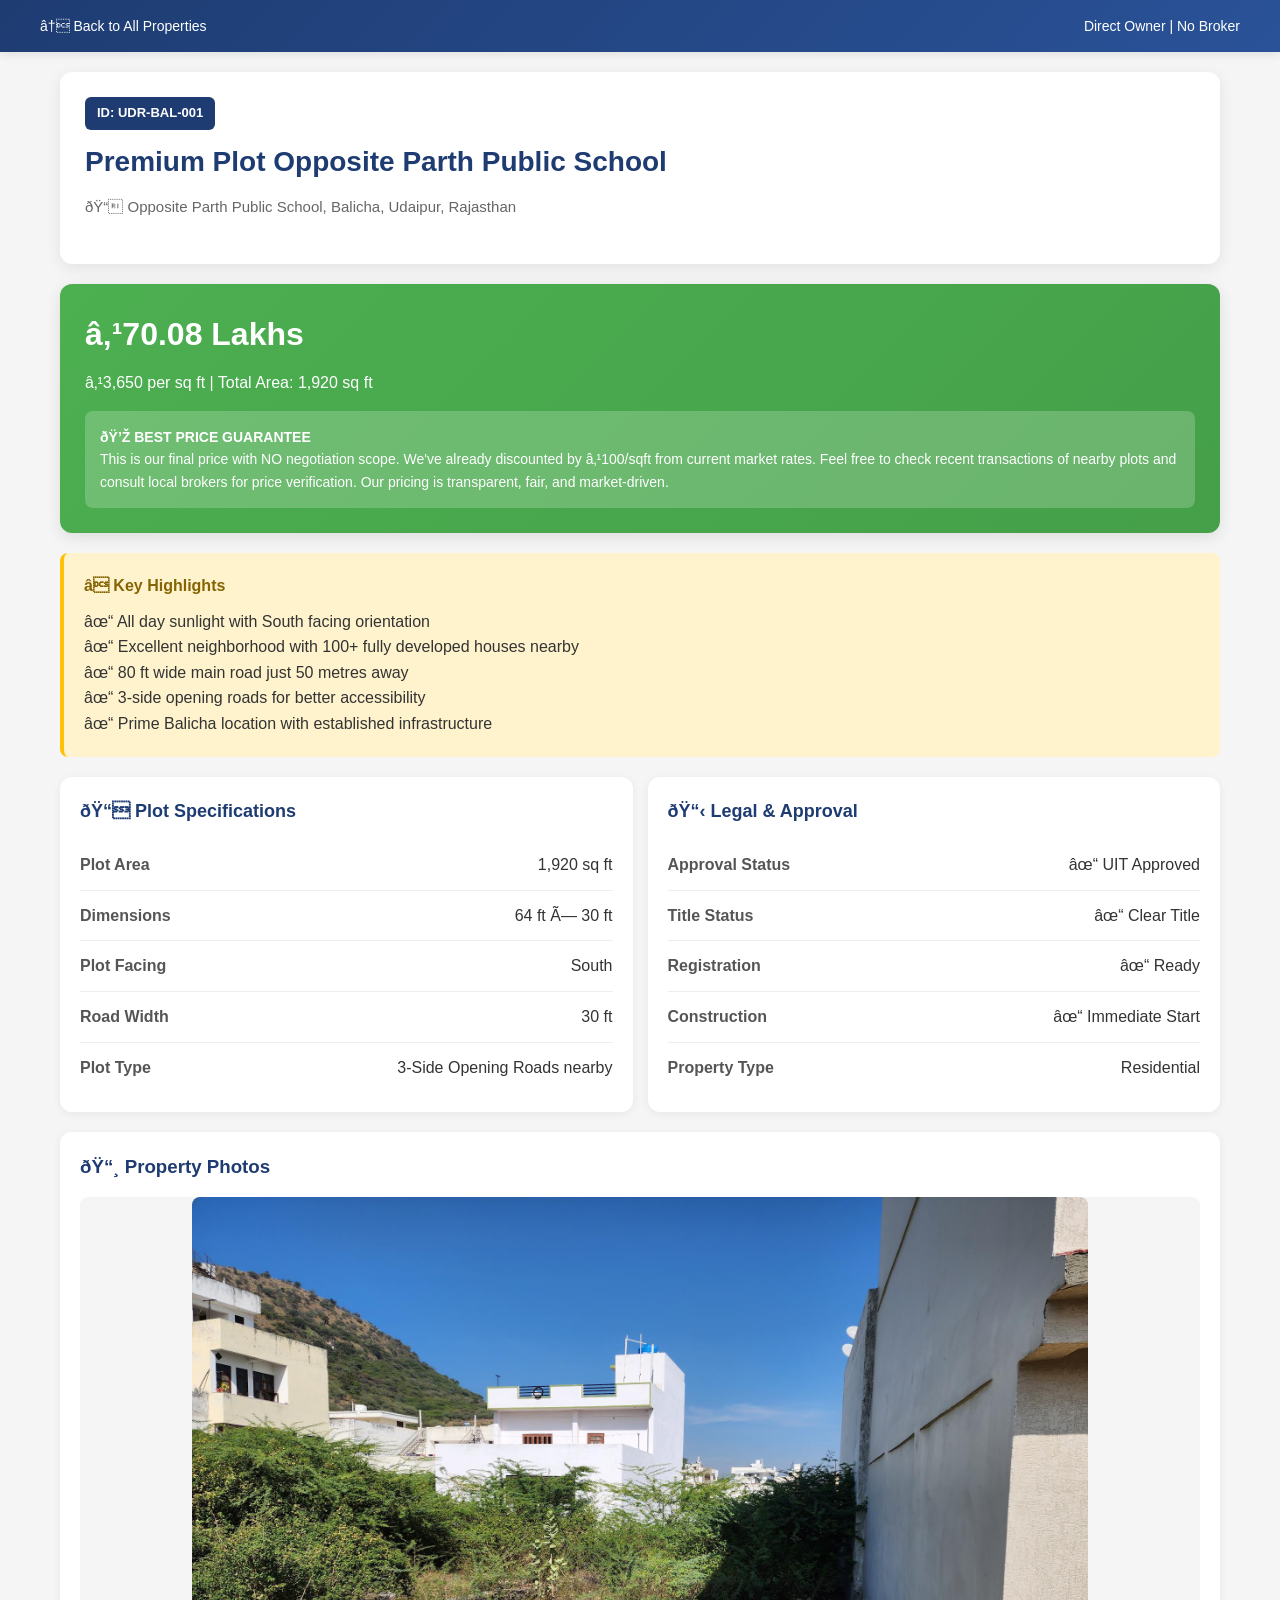
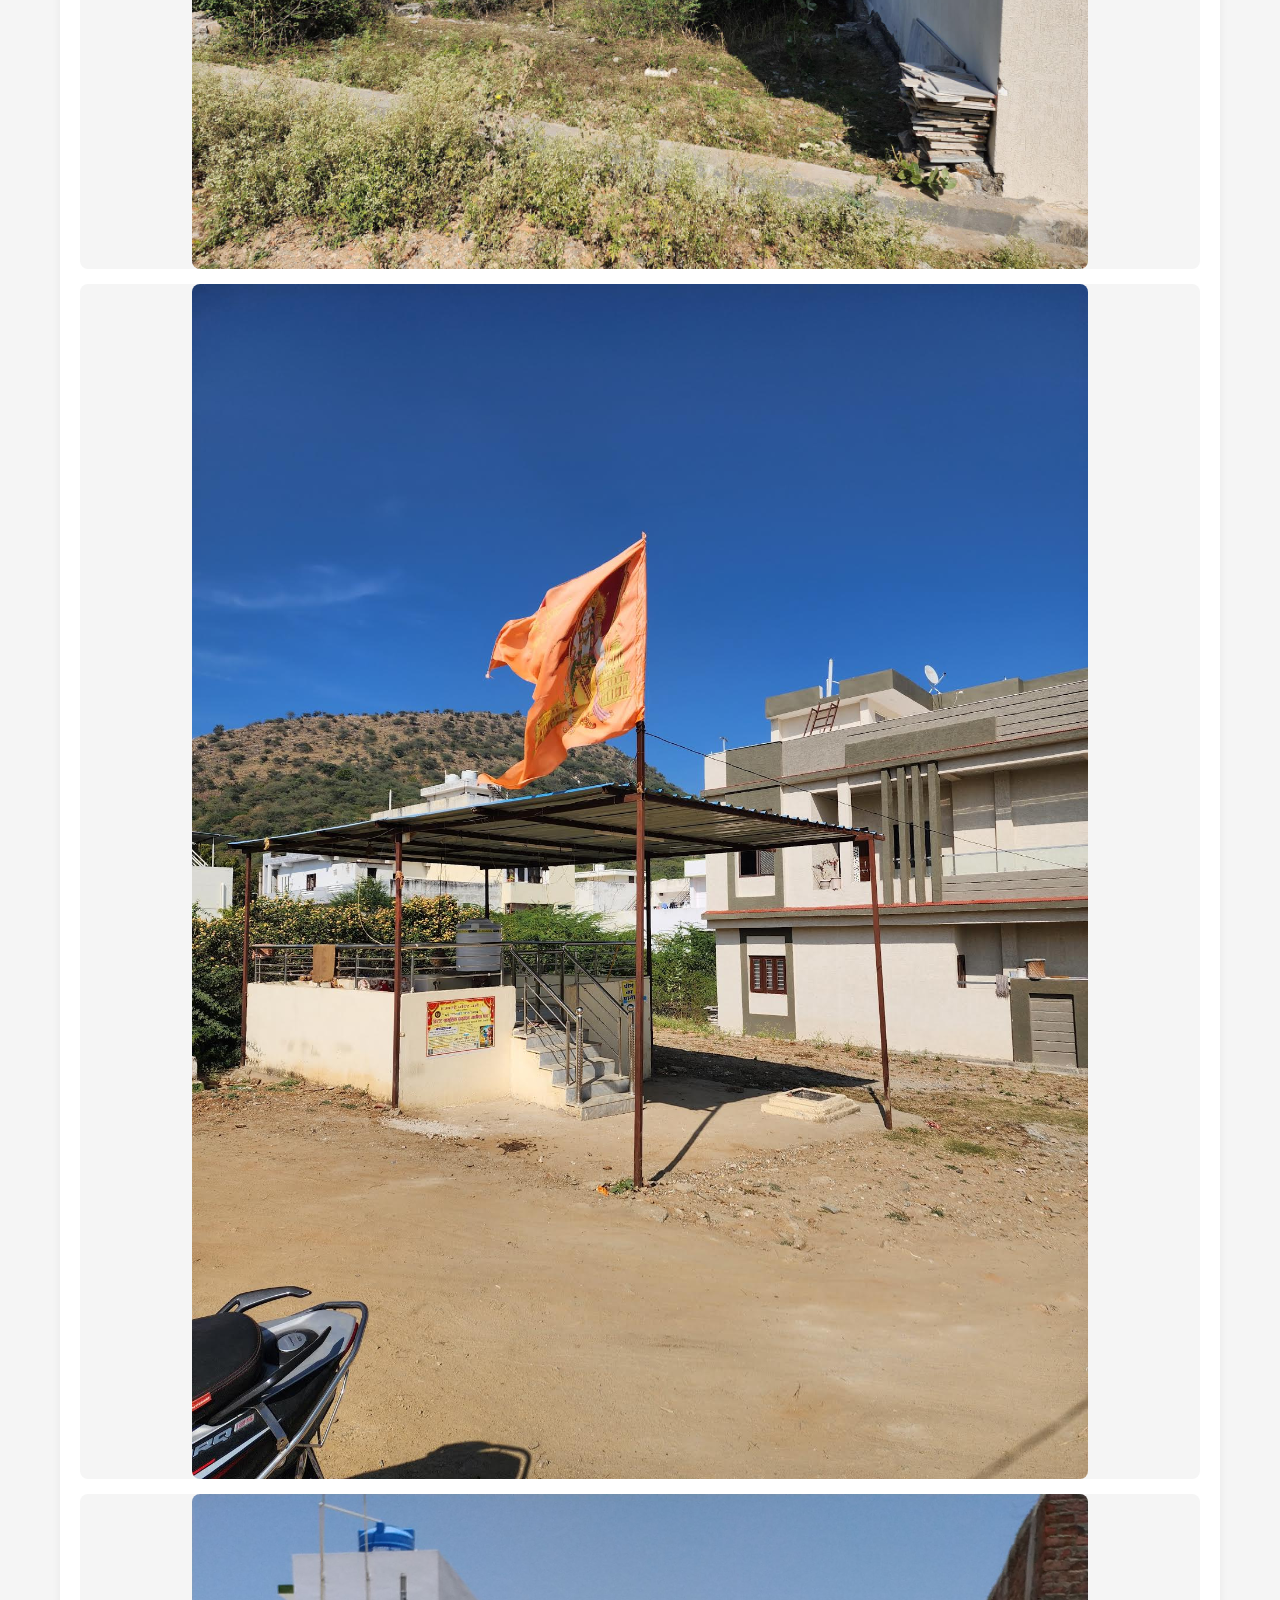
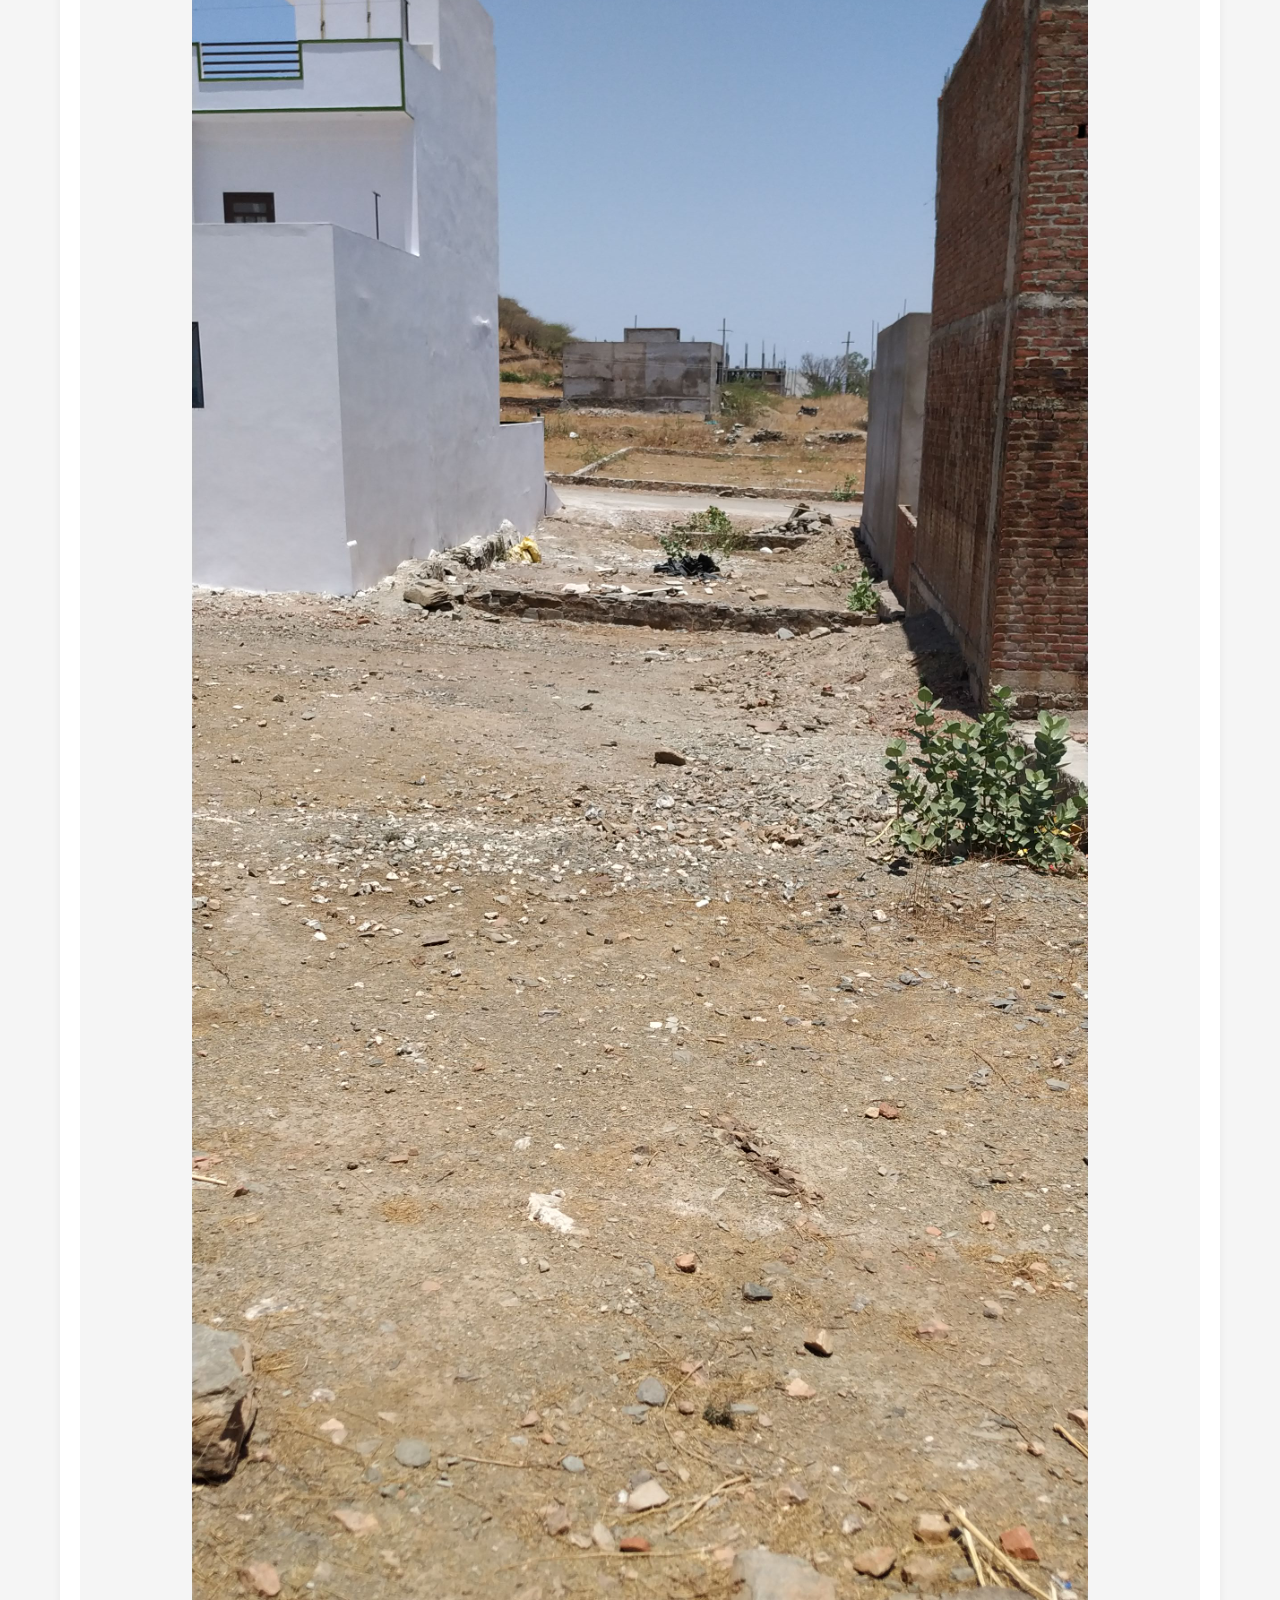
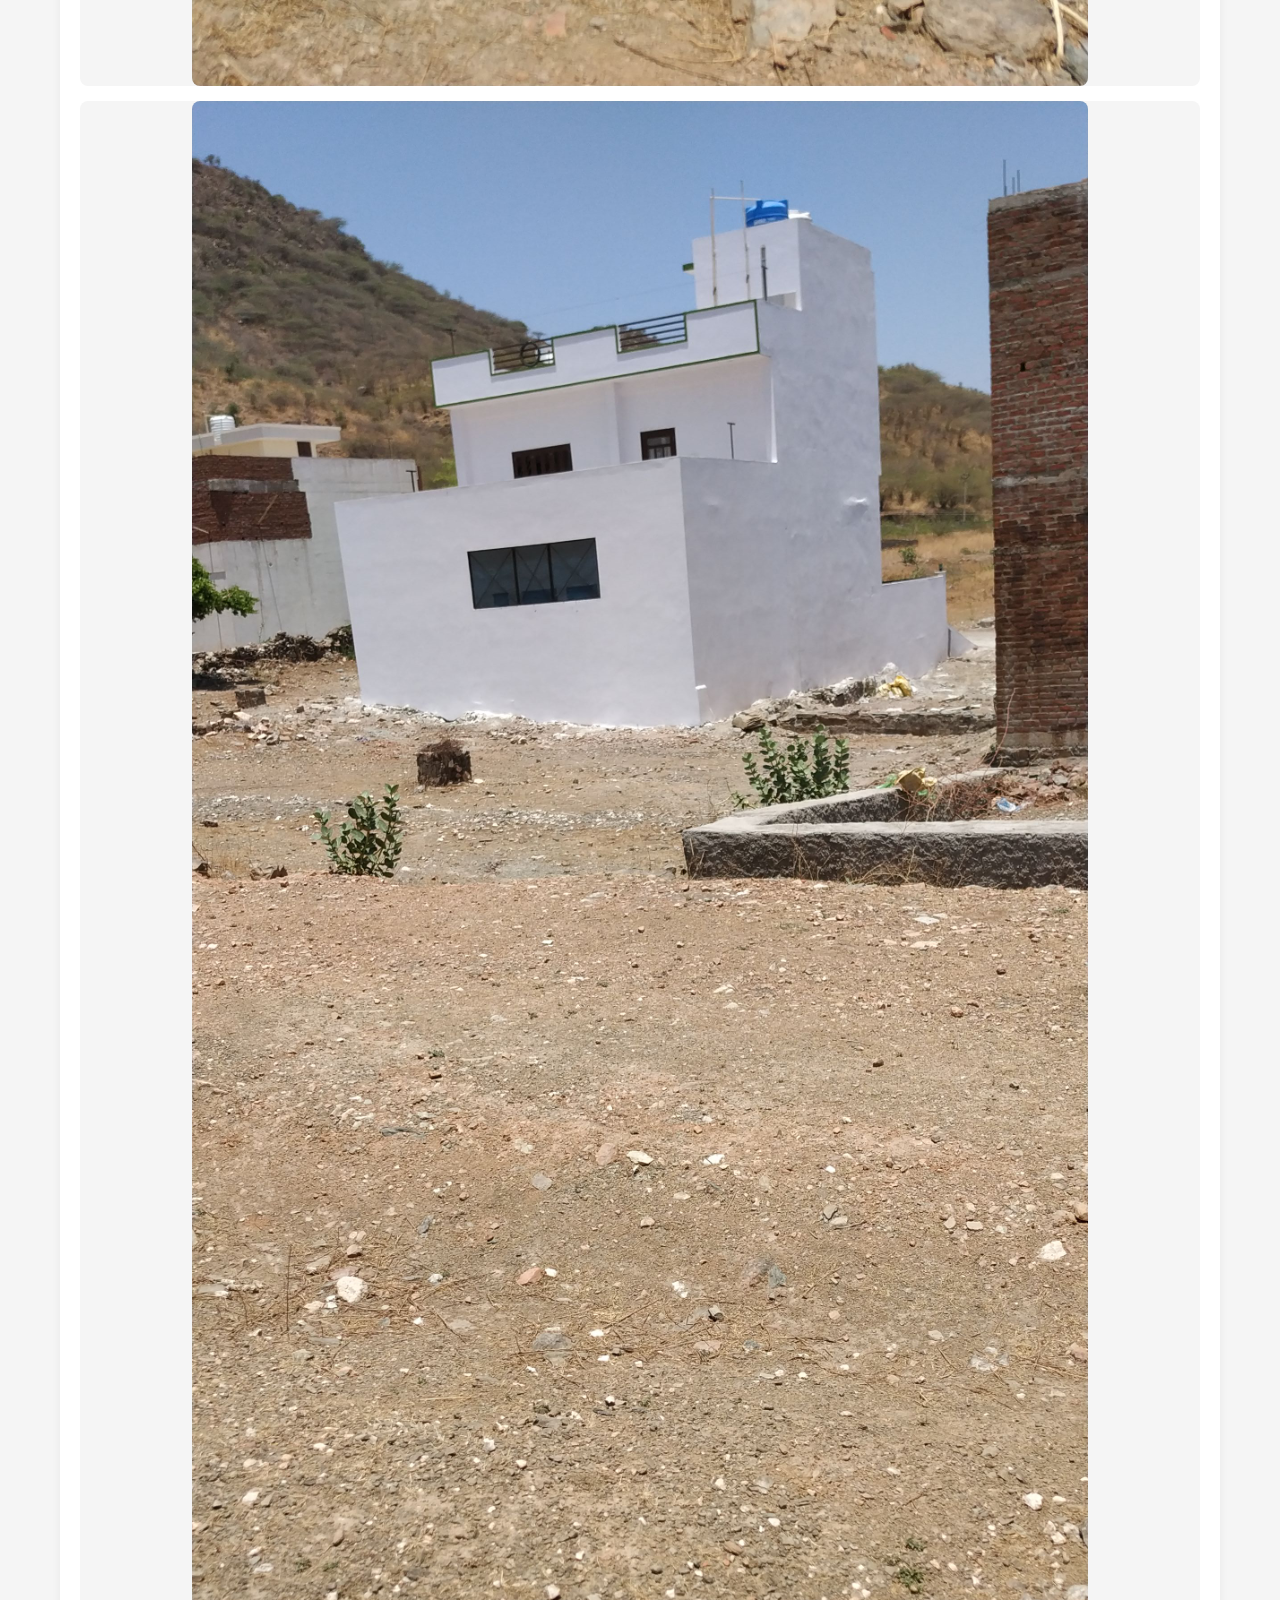
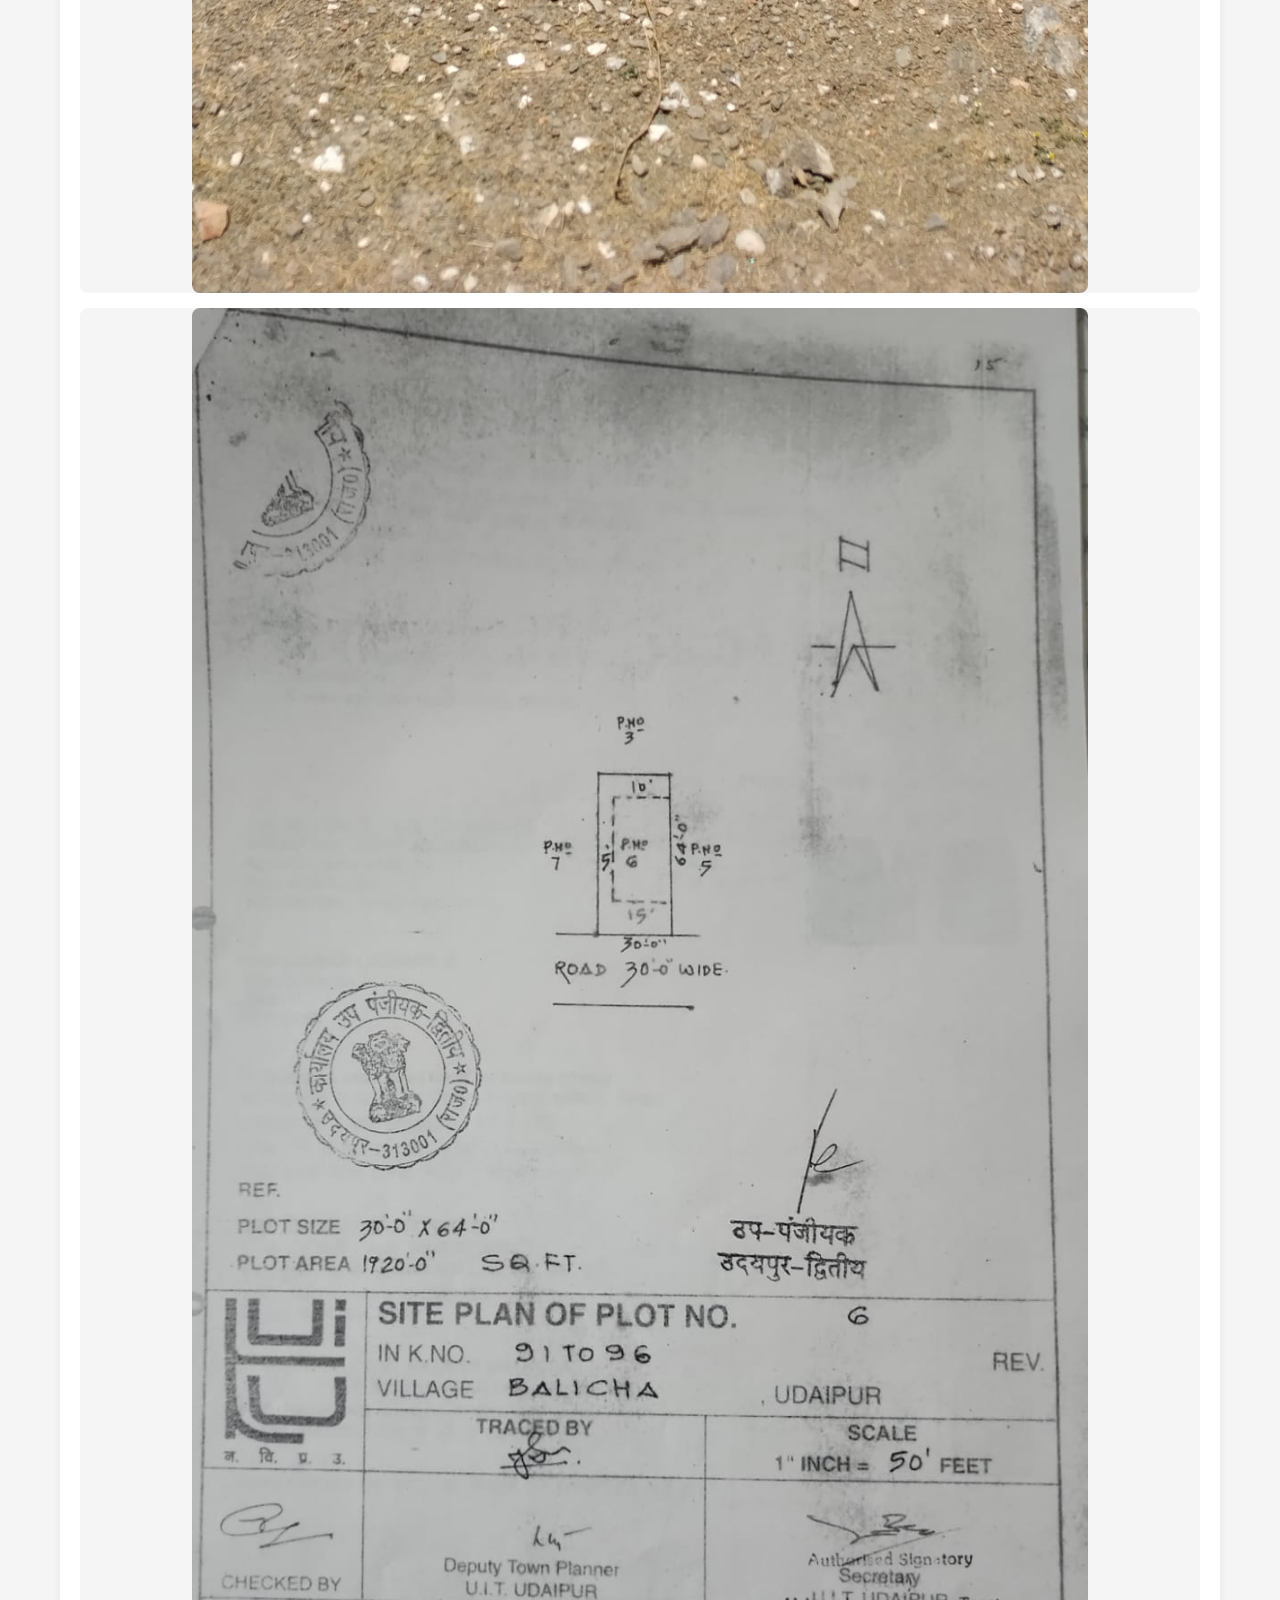
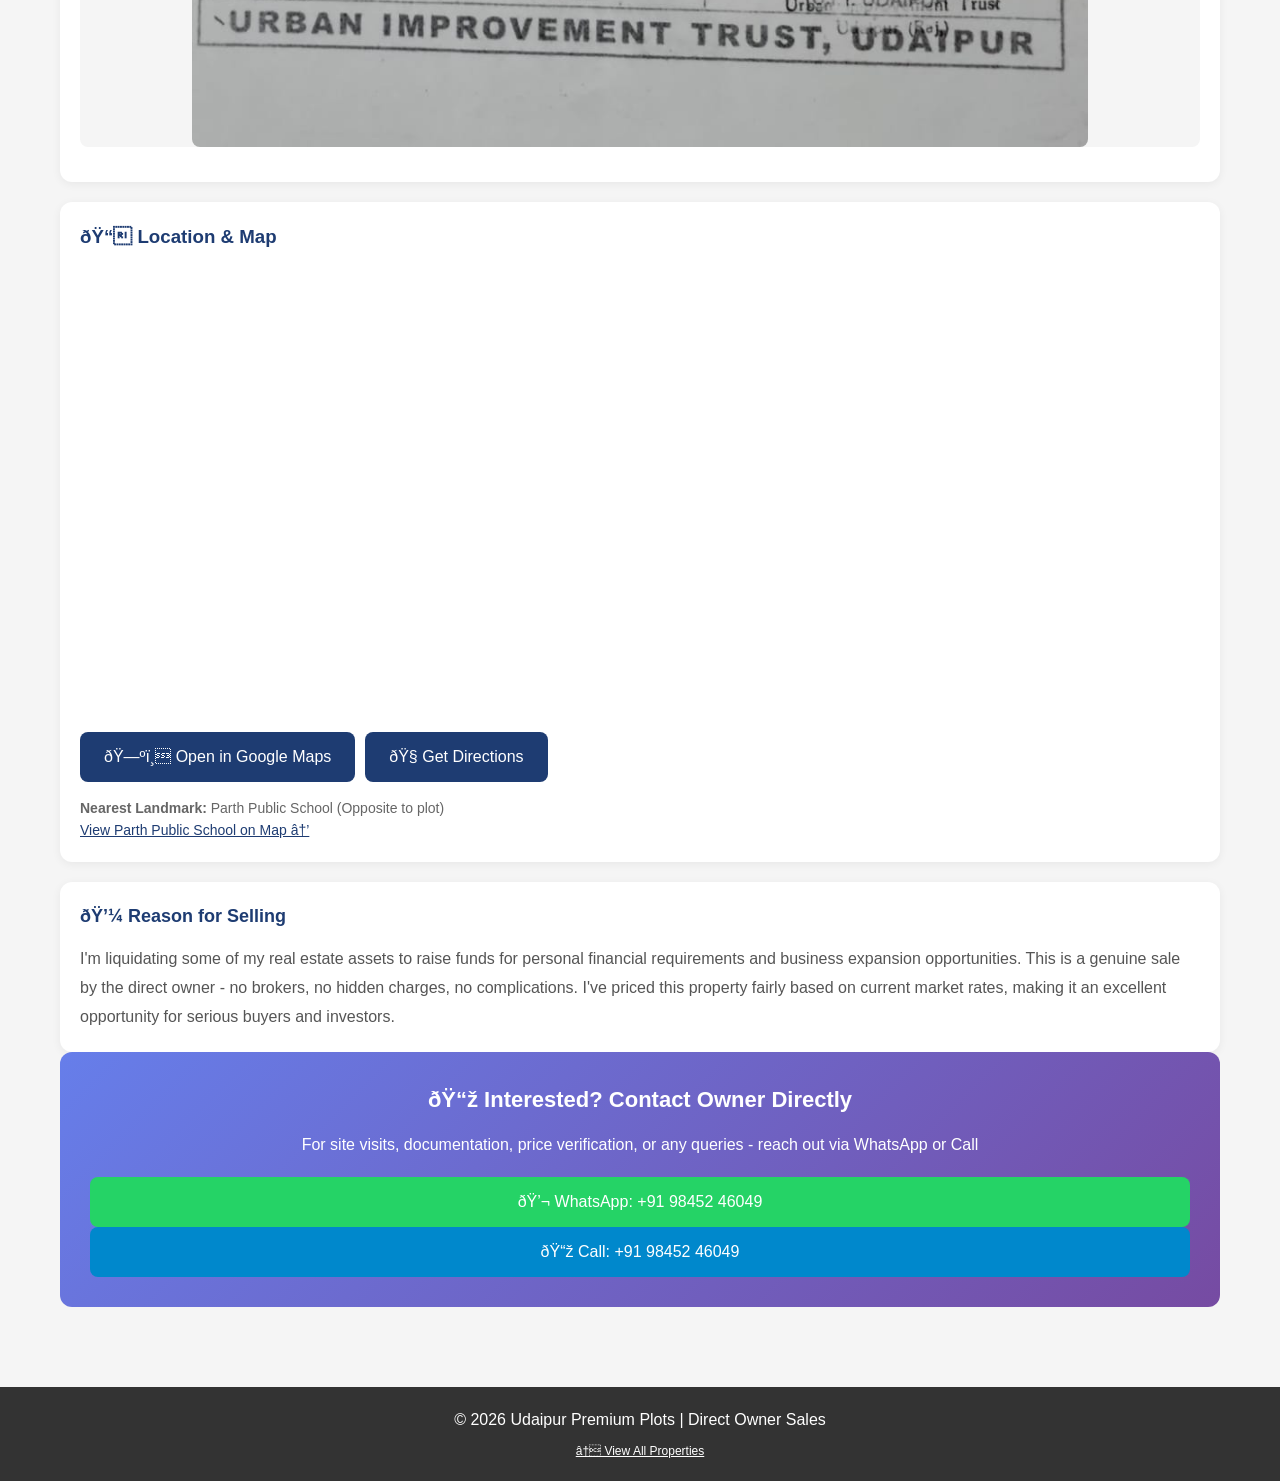
==== commit c4c89d39: "update prices" ====
--- a/property-balicha.html
+++ b/property-balicha.html
@@ -37,7 +37,7 @@
       fbq('track', 'ViewContent', {
         content_name: 'Balicha Plot - 1920 sqft',
         content_category: 'Property',
-        value: 6144000,
+        value: 7008000,
         currency: 'INR'
       });
     </script>
@@ -48,14 +48,14 @@
 
     <meta charset="UTF-8">
     <meta name="viewport" content="width=device-width, initial-scale=1.0">
-    <title>1920 sqft Plot for Sale Opposite Parth Public School Balicha Udaipur - ₹61.44 Lakhs</title>
-    <meta name="description" content="South-facing 1920 sqft residential plot opposite Parth Public School, Balicha, Udaipur. UIT approved, 30ft wide road, clear title. Direct owner sale at ₹3200/sqft. Ready for registration.">
+    <title>1920 sqft Plot for Sale Opposite Parth Public School Balicha Udaipur - ₹70.08 Lakhs</title>
+    <meta name="description" content="South-facing 1920 sqft residential plot opposite Parth Public School, Balicha, Udaipur. UIT approved, 30ft wide road, clear title. Direct owner sale at ₹3650/sqft. Ready for registration.">
     <meta name="keywords" content="plot opposite Parth Public School Udaipur, Balicha plot for sale, 1920 sqft plot Udaipur, south facing plot Balicha, UIT approved plot Balicha, residential plot near Parth Public School, land for sale Balicha Udaipur, property in Balicha, plot in Balicha direct owner, 30ft road plot Udaipur">
 
     <!-- Open Graph / WhatsApp Preview -->
     <meta property="og:type" content="website">
     <meta property="og:url" content="https://bhaveshagarwal.github.io/udr-properties/property-balicha.html">
-    <meta property="og:title" content="1920 sqft Plot in Balicha, Udaipur - ₹61.44 Lakhs">
+    <meta property="og:title" content="1920 sqft Plot in Balicha, Udaipur - ₹70.08 Lakhs">
     <meta property="og:description" content="South-facing plot opposite Parth Public School. UIT approved, clear title, direct owner sale.">
     <meta property="og:image" content="https://bhaveshagarwal.github.io/udr-properties/images/Plot6SitePhotoNew1_og.jpg">
     <meta property="og:image:width" content="1200">
@@ -64,7 +64,7 @@
     <!-- Twitter Card -->
     <meta name="twitter:card" content="summary_large_image">
     <meta name="twitter:url" content="https://bhaveshagarwal.github.io/udr-properties/property-balicha.html">
-    <meta name="twitter:title" content="1920 sqft Plot in Balicha, Udaipur - ₹61.44 Lakhs">
+    <meta name="twitter:title" content="1920 sqft Plot in Balicha, Udaipur - ₹70.08 Lakhs">
     <meta name="twitter:description" content="South-facing plot opposite Parth Public School. UIT approved, clear title.">
     <meta name="twitter:image" content="https://bhaveshagarwal.github.io/udr-properties/images/Plot6SitePhotoNew1_og.jpg">
     <style>
@@ -382,8 +382,8 @@
         </div>
 
         <div class="price-section">
-            <div class="price-main">₹61.44 Lakhs</div>
-            <div class="price-details">₹3,200 per sq ft | Total Area: 1,920 sq ft</div>
+            <div class="price-main">₹70.08 Lakhs</div>
+            <div class="price-details">₹3,650 per sq ft | Total Area: 1,920 sq ft</div>
             <div class="price-guarantee">
                 <strong>💎 BEST PRICE GUARANTEE</strong><br>
                 This is our final price with NO negotiation scope. We've already discounted by ₹100/sqft from current market rates. Feel free to check recent transactions of nearby plots and consult local brokers for price verification. Our pricing is transparent, fair, and market-driven.
@@ -501,4 +501,4 @@
         <p style="font-size: 12px; margin-top: 10px;"><a href="index.html" style="color: white;">← View All Properties</a></p>
     </div>
 </body>
-</html>+</html>
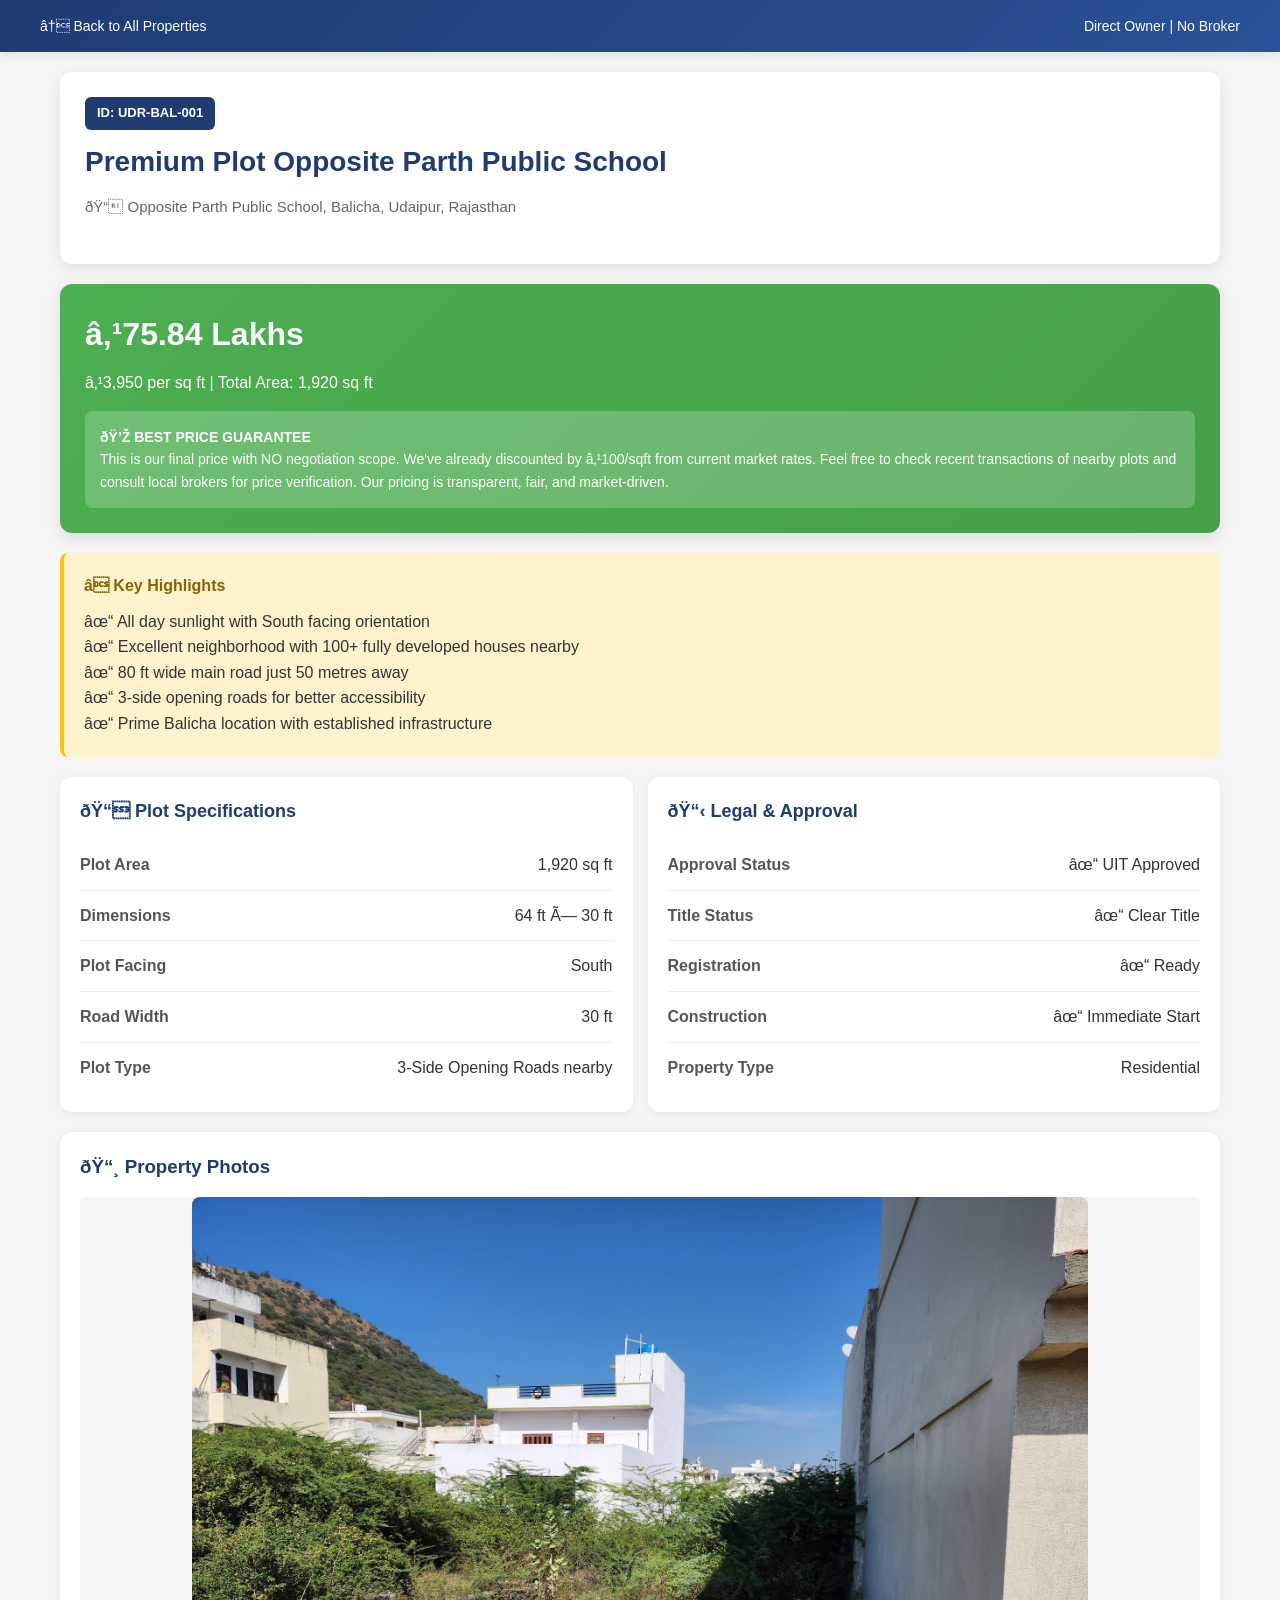
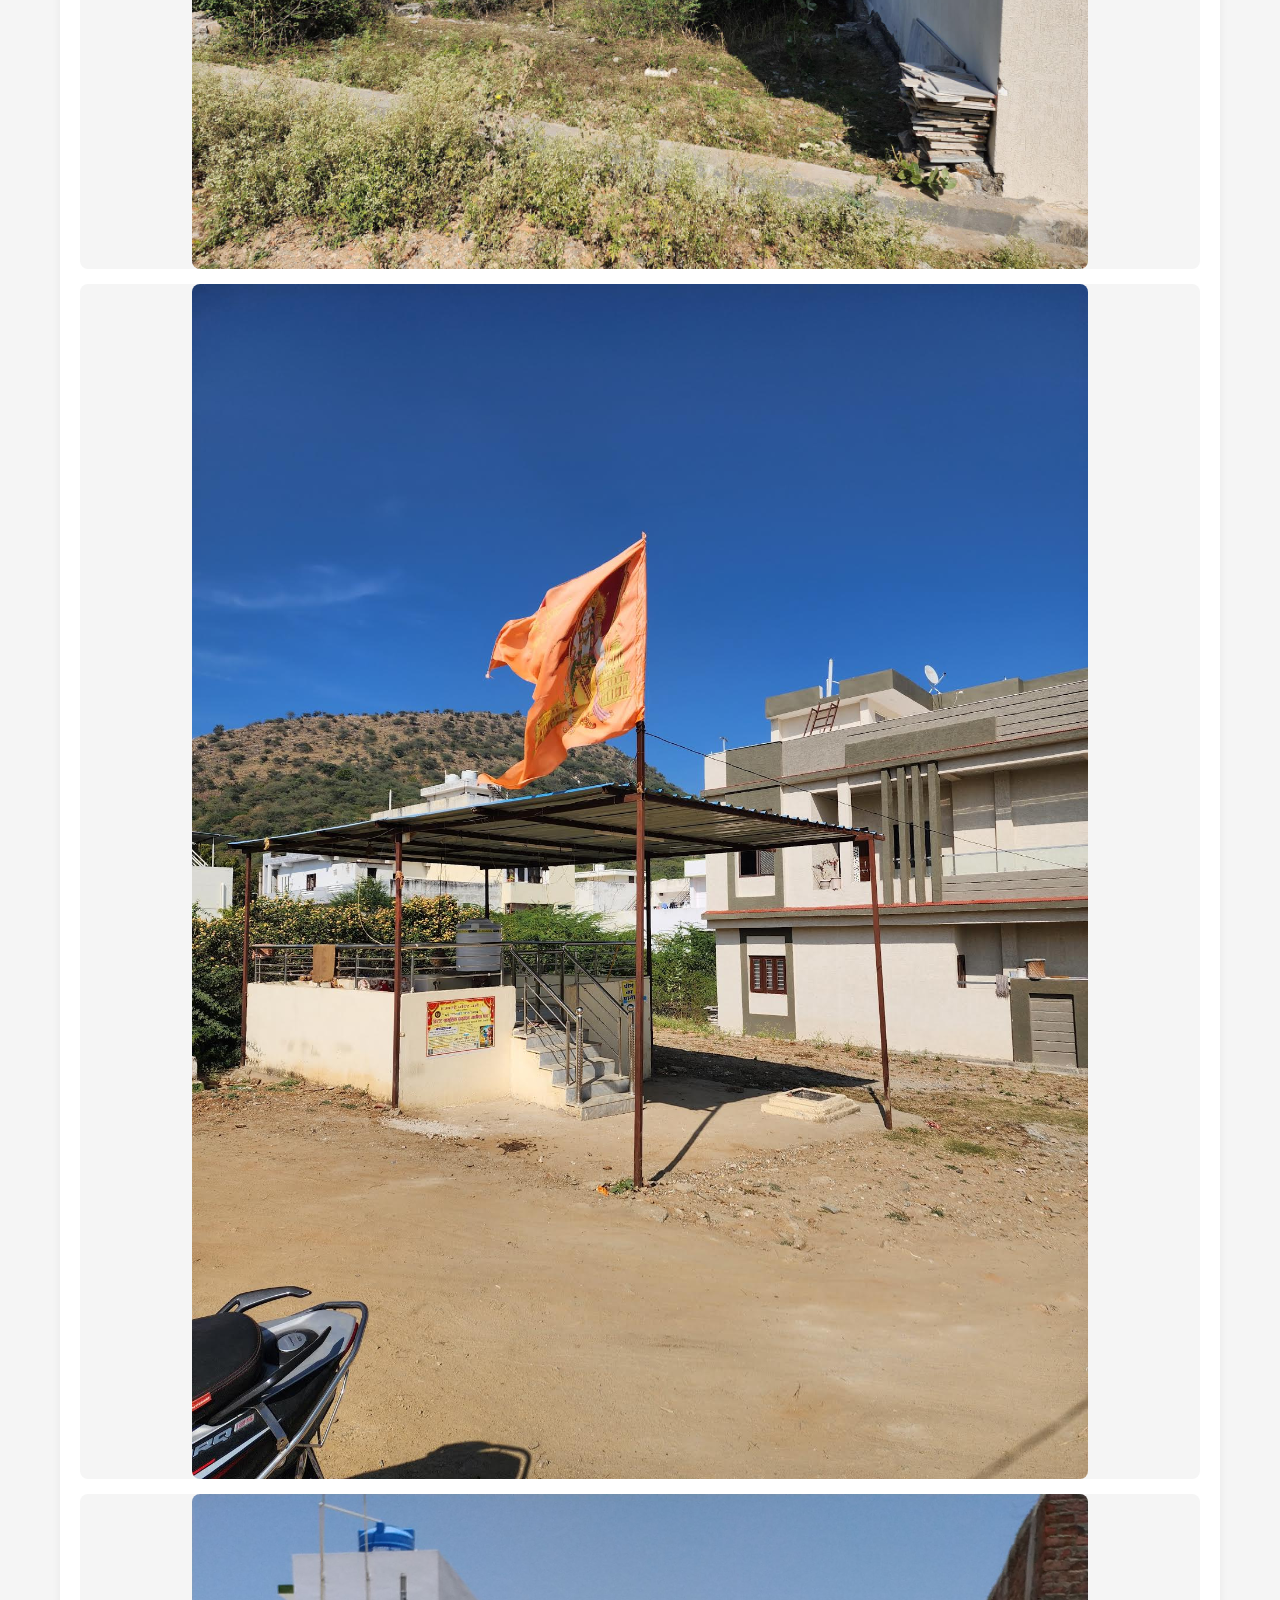
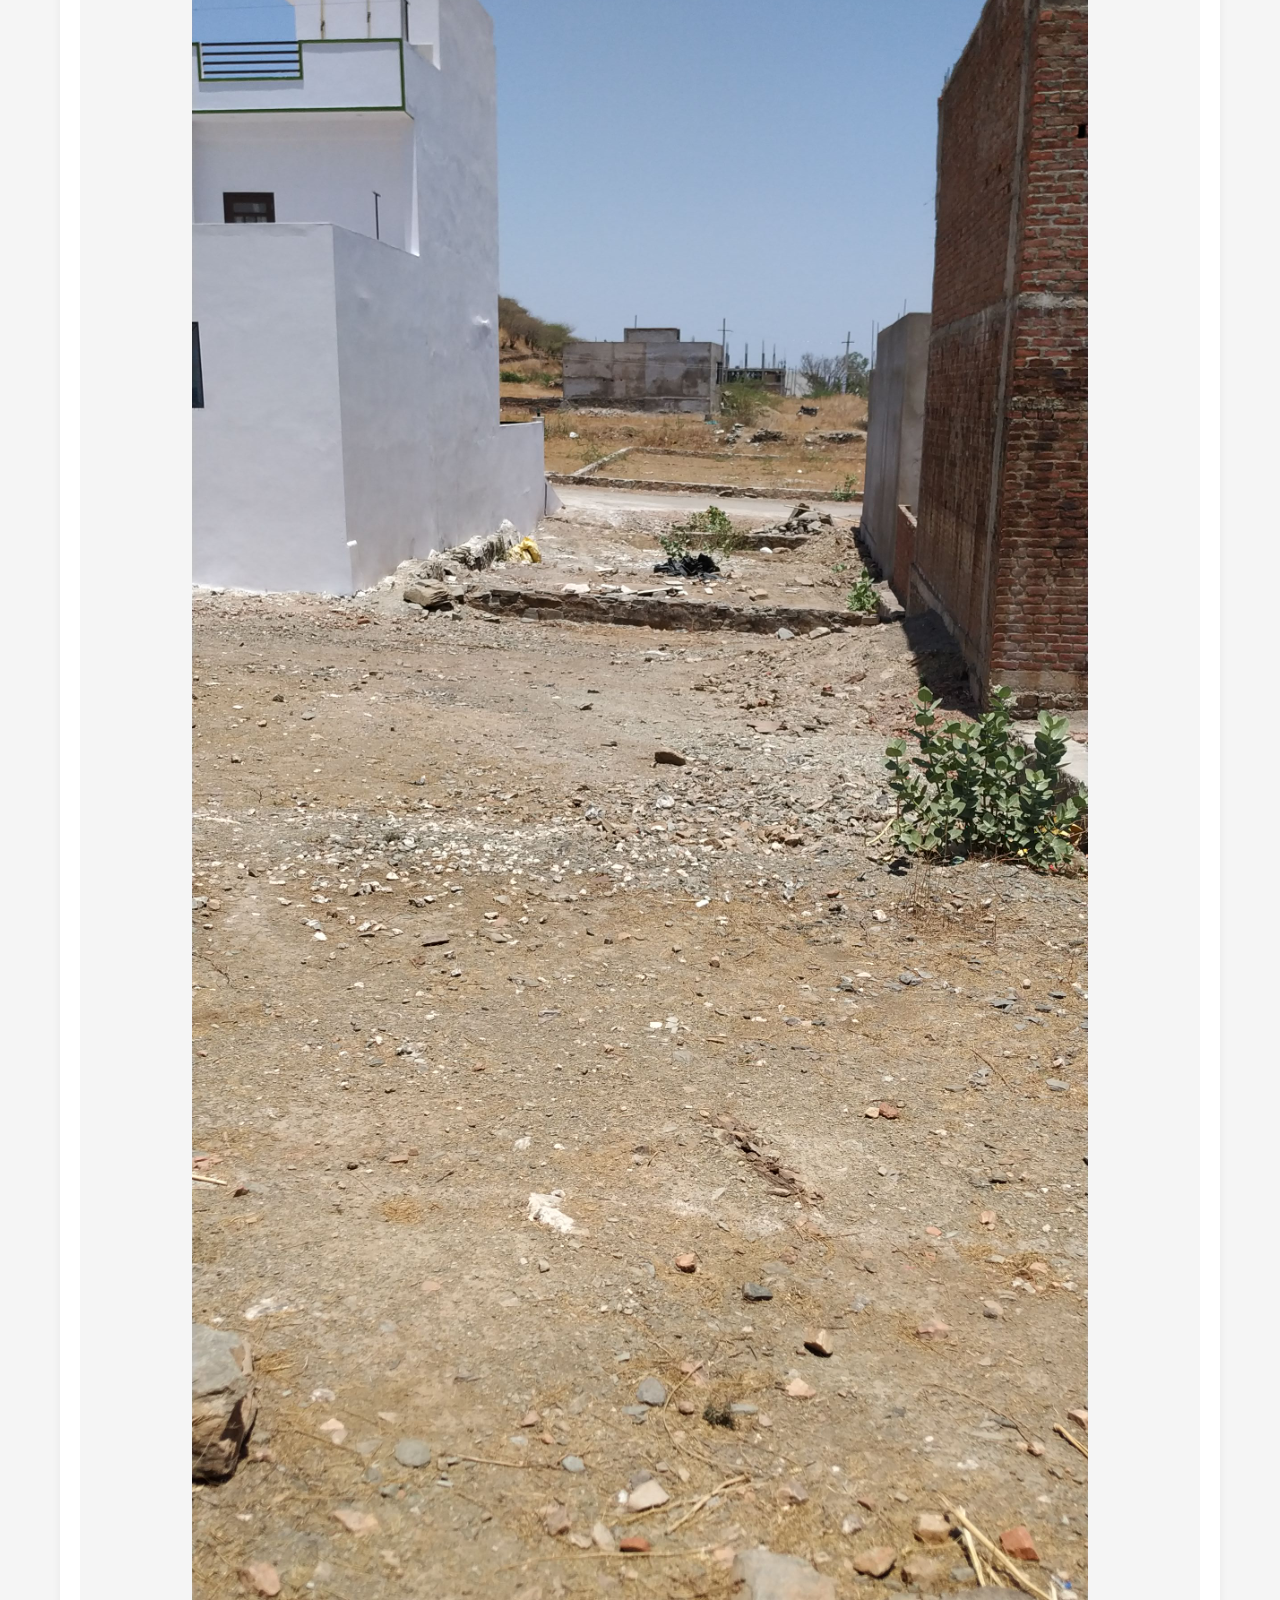
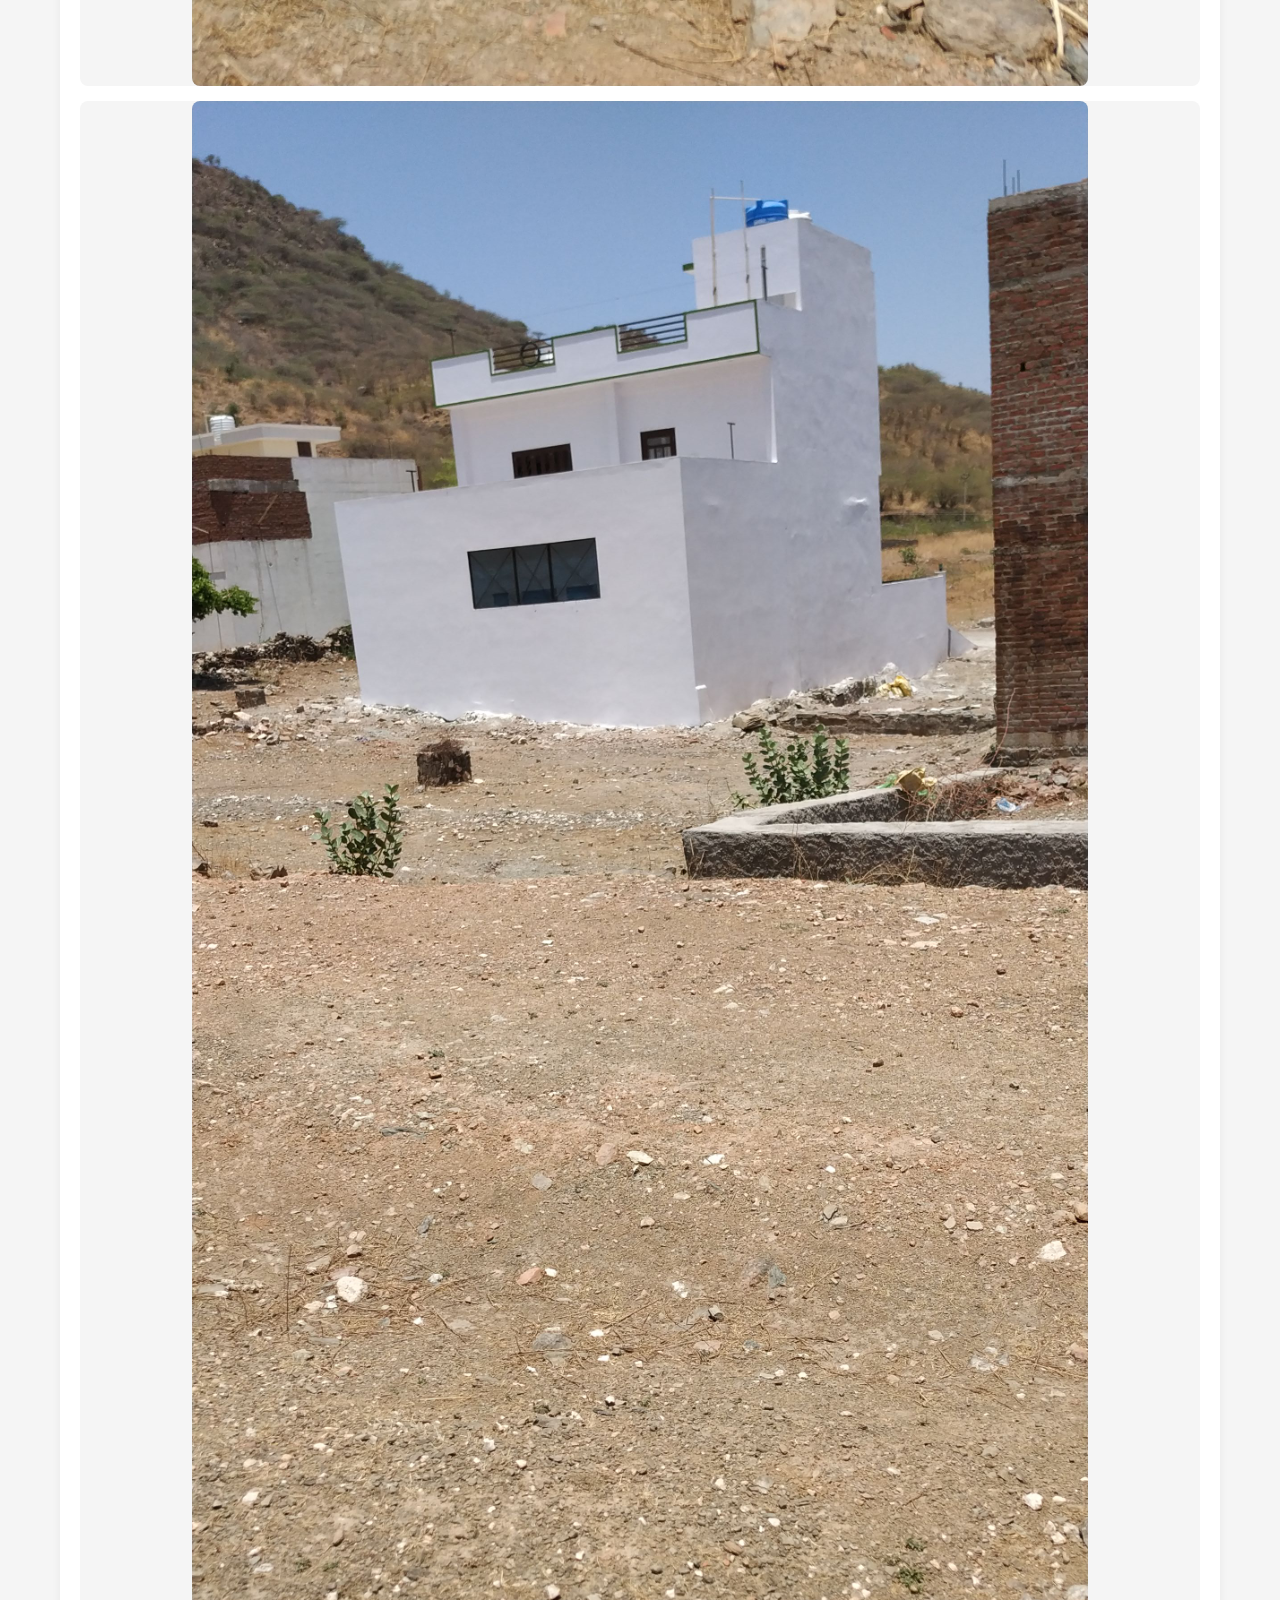
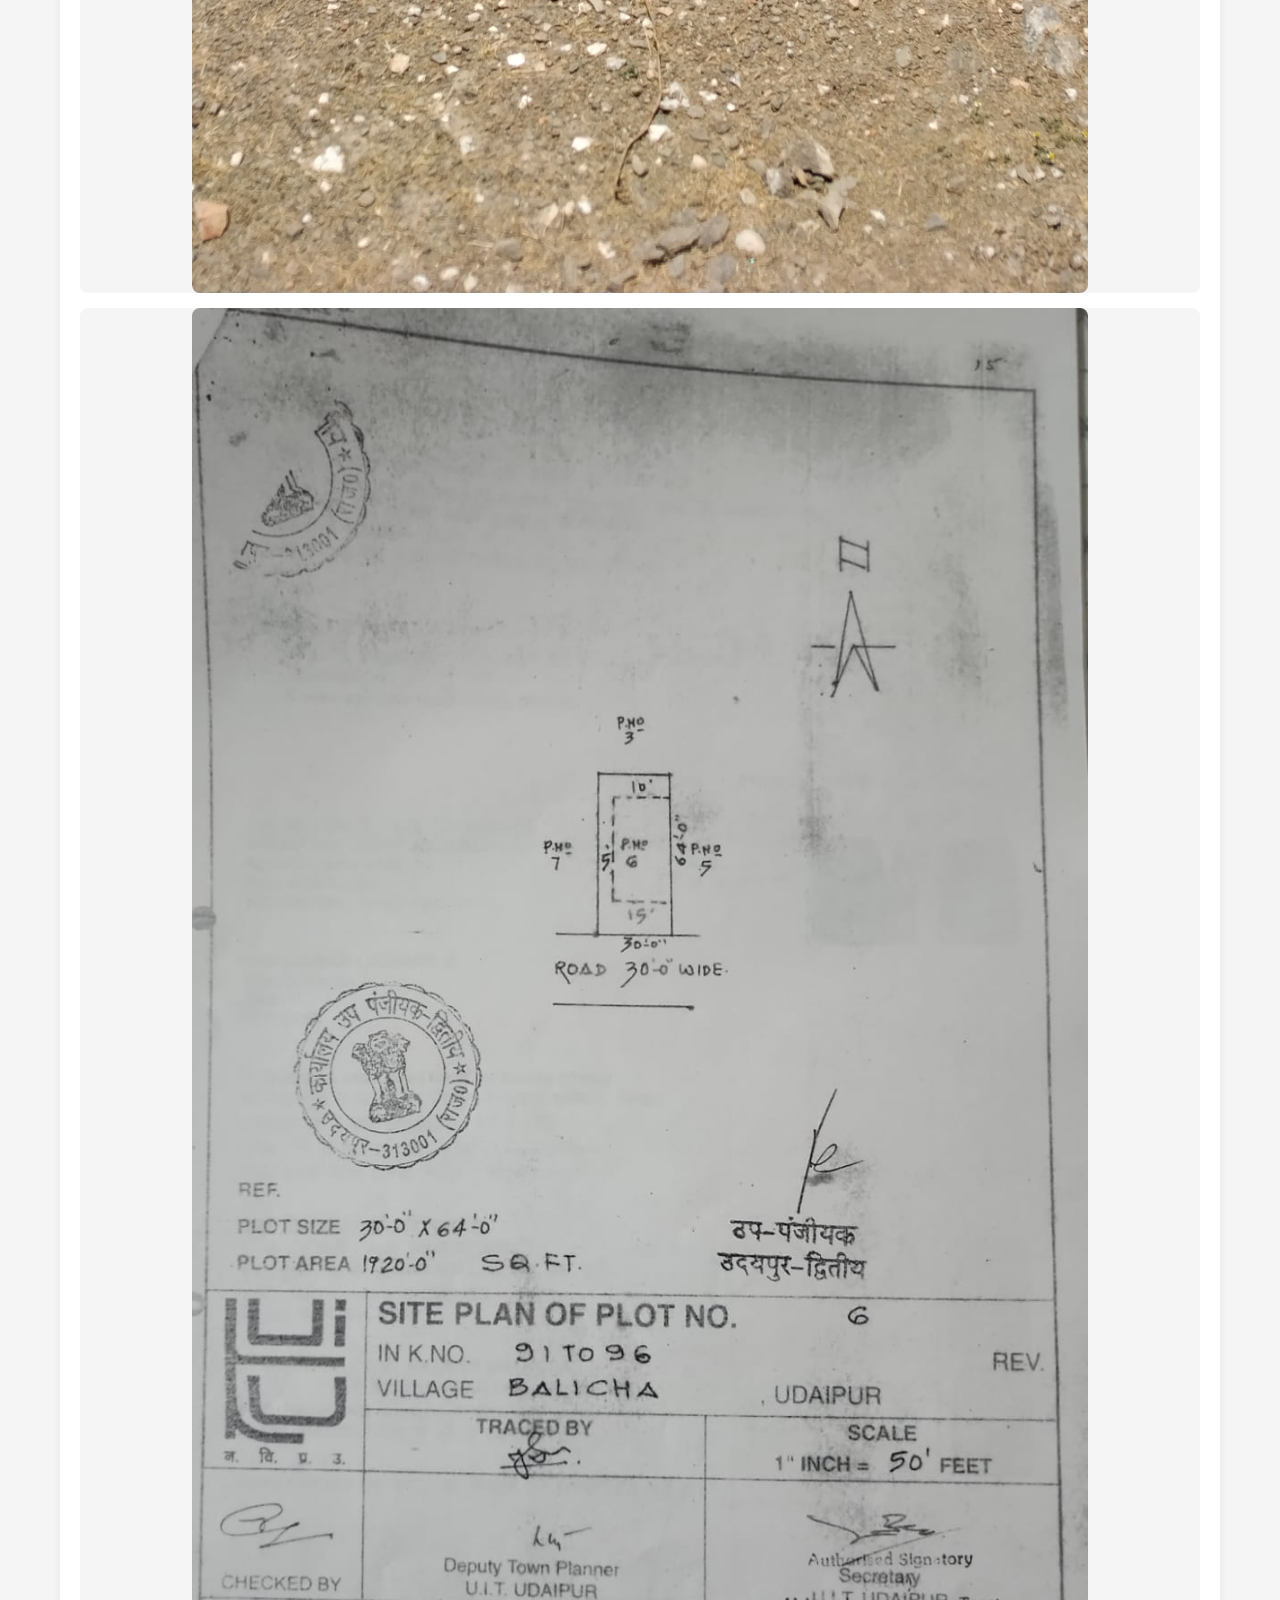
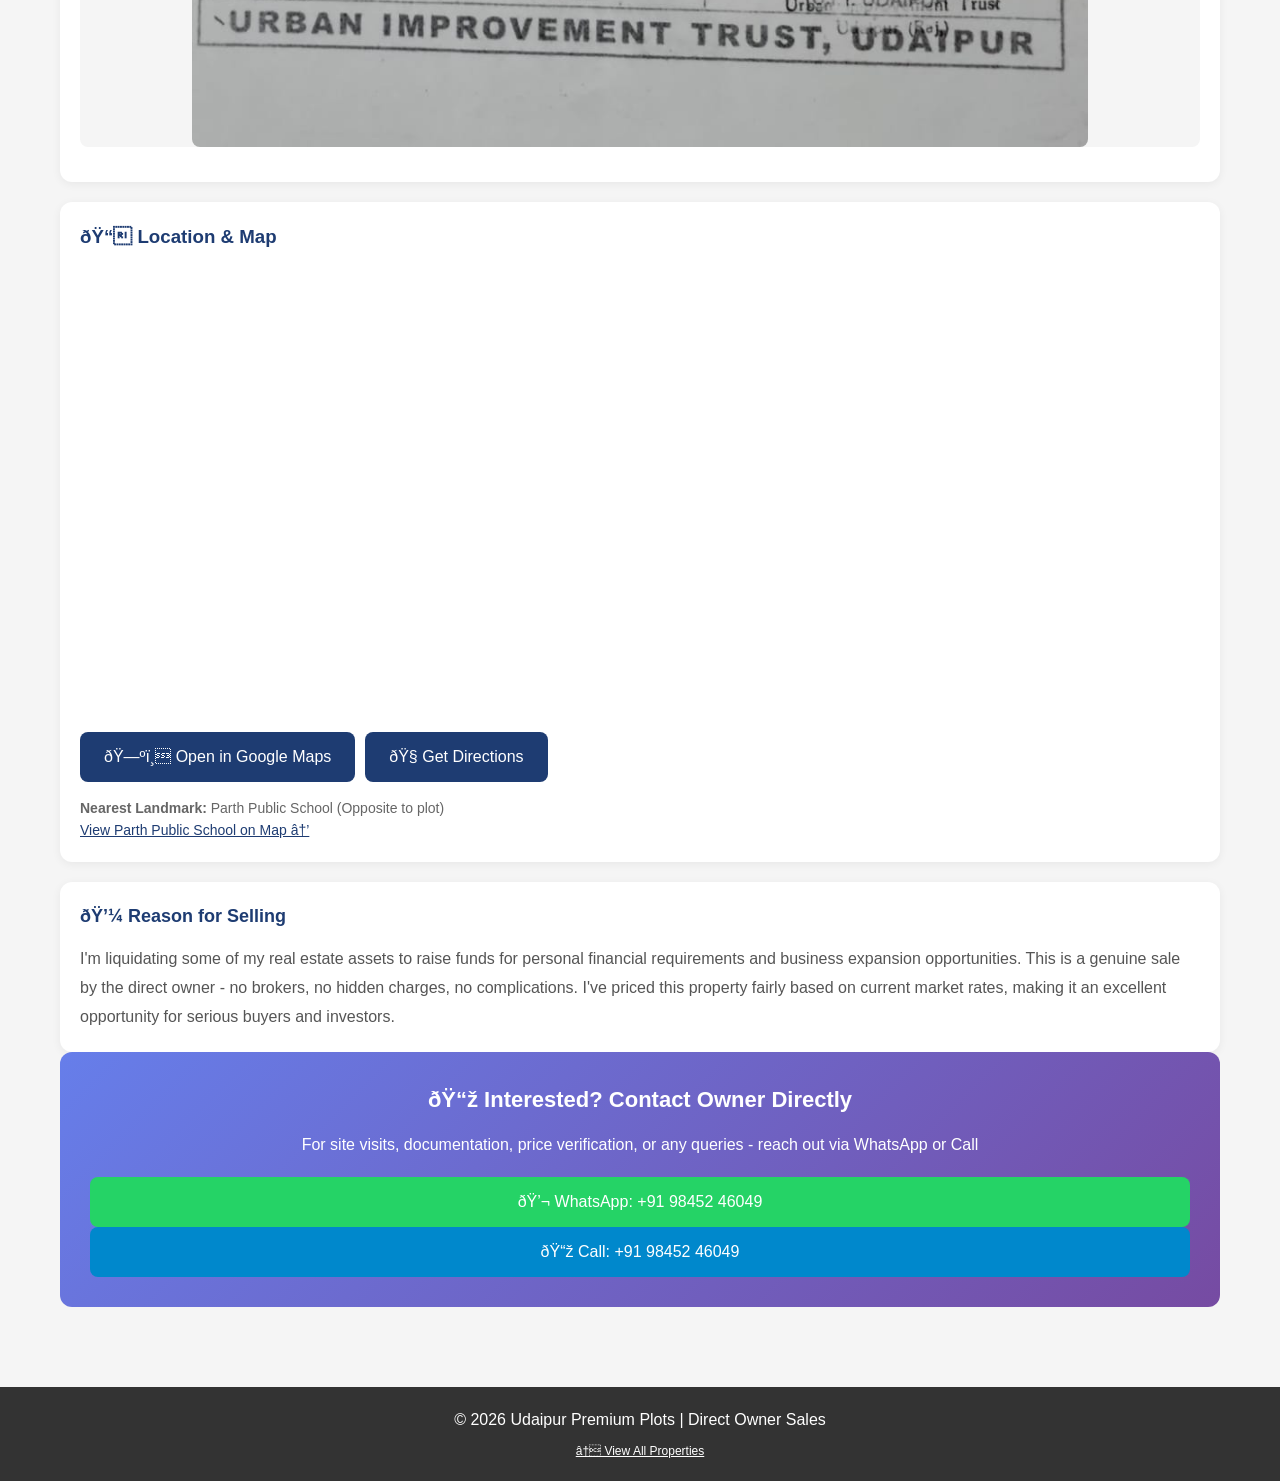
==== commit 7e106c13: "update prices" ====
--- a/property-balicha.html
+++ b/property-balicha.html
@@ -37,7 +37,7 @@
       fbq('track', 'ViewContent', {
         content_name: 'Balicha Plot - 1920 sqft',
         content_category: 'Property',
-        value: 7008000,
+        value: 7584000,
         currency: 'INR'
       });
     </script>
@@ -48,14 +48,14 @@
 
     <meta charset="UTF-8">
     <meta name="viewport" content="width=device-width, initial-scale=1.0">
-    <title>1920 sqft Plot for Sale Opposite Parth Public School Balicha Udaipur - ₹70.08 Lakhs</title>
-    <meta name="description" content="South-facing 1920 sqft residential plot opposite Parth Public School, Balicha, Udaipur. UIT approved, 30ft wide road, clear title. Direct owner sale at ₹3650/sqft. Ready for registration.">
+    <title>1920 sqft Plot for Sale Opposite Parth Public School Balicha Udaipur - ₹75.84 Lakhs</title>
+    <meta name="description" content="South-facing 1920 sqft residential plot opposite Parth Public School, Balicha, Udaipur. UIT approved, 30ft wide road, clear title. Direct owner sale at ₹3,950/sqft. Ready for registration.">
     <meta name="keywords" content="plot opposite Parth Public School Udaipur, Balicha plot for sale, 1920 sqft plot Udaipur, south facing plot Balicha, UIT approved plot Balicha, residential plot near Parth Public School, land for sale Balicha Udaipur, property in Balicha, plot in Balicha direct owner, 30ft road plot Udaipur">
 
     <!-- Open Graph / WhatsApp Preview -->
     <meta property="og:type" content="website">
     <meta property="og:url" content="https://bhaveshagarwal.github.io/udr-properties/property-balicha.html">
-    <meta property="og:title" content="1920 sqft Plot in Balicha, Udaipur - ₹70.08 Lakhs">
+    <meta property="og:title" content="1920 sqft Plot in Balicha, Udaipur - ₹75.84 Lakhs">
     <meta property="og:description" content="South-facing plot opposite Parth Public School. UIT approved, clear title, direct owner sale.">
     <meta property="og:image" content="https://bhaveshagarwal.github.io/udr-properties/images/Plot6SitePhotoNew1_og.jpg">
     <meta property="og:image:width" content="1200">
@@ -64,7 +64,7 @@
     <!-- Twitter Card -->
     <meta name="twitter:card" content="summary_large_image">
     <meta name="twitter:url" content="https://bhaveshagarwal.github.io/udr-properties/property-balicha.html">
-    <meta name="twitter:title" content="1920 sqft Plot in Balicha, Udaipur - ₹70.08 Lakhs">
+    <meta name="twitter:title" content="1920 sqft Plot in Balicha, Udaipur - ₹75.84 Lakhs">
     <meta name="twitter:description" content="South-facing plot opposite Parth Public School. UIT approved, clear title.">
     <meta name="twitter:image" content="https://bhaveshagarwal.github.io/udr-properties/images/Plot6SitePhotoNew1_og.jpg">
     <style>
@@ -382,8 +382,8 @@
         </div>
 
         <div class="price-section">
-            <div class="price-main">₹70.08 Lakhs</div>
-            <div class="price-details">₹3,650 per sq ft | Total Area: 1,920 sq ft</div>
+            <div class="price-main">₹75.84 Lakhs</div>
+            <div class="price-details">₹3,950 per sq ft | Total Area: 1,920 sq ft</div>
             <div class="price-guarantee">
                 <strong>💎 BEST PRICE GUARANTEE</strong><br>
                 This is our final price with NO negotiation scope. We've already discounted by ₹100/sqft from current market rates. Feel free to check recent transactions of nearby plots and consult local brokers for price verification. Our pricing is transparent, fair, and market-driven.
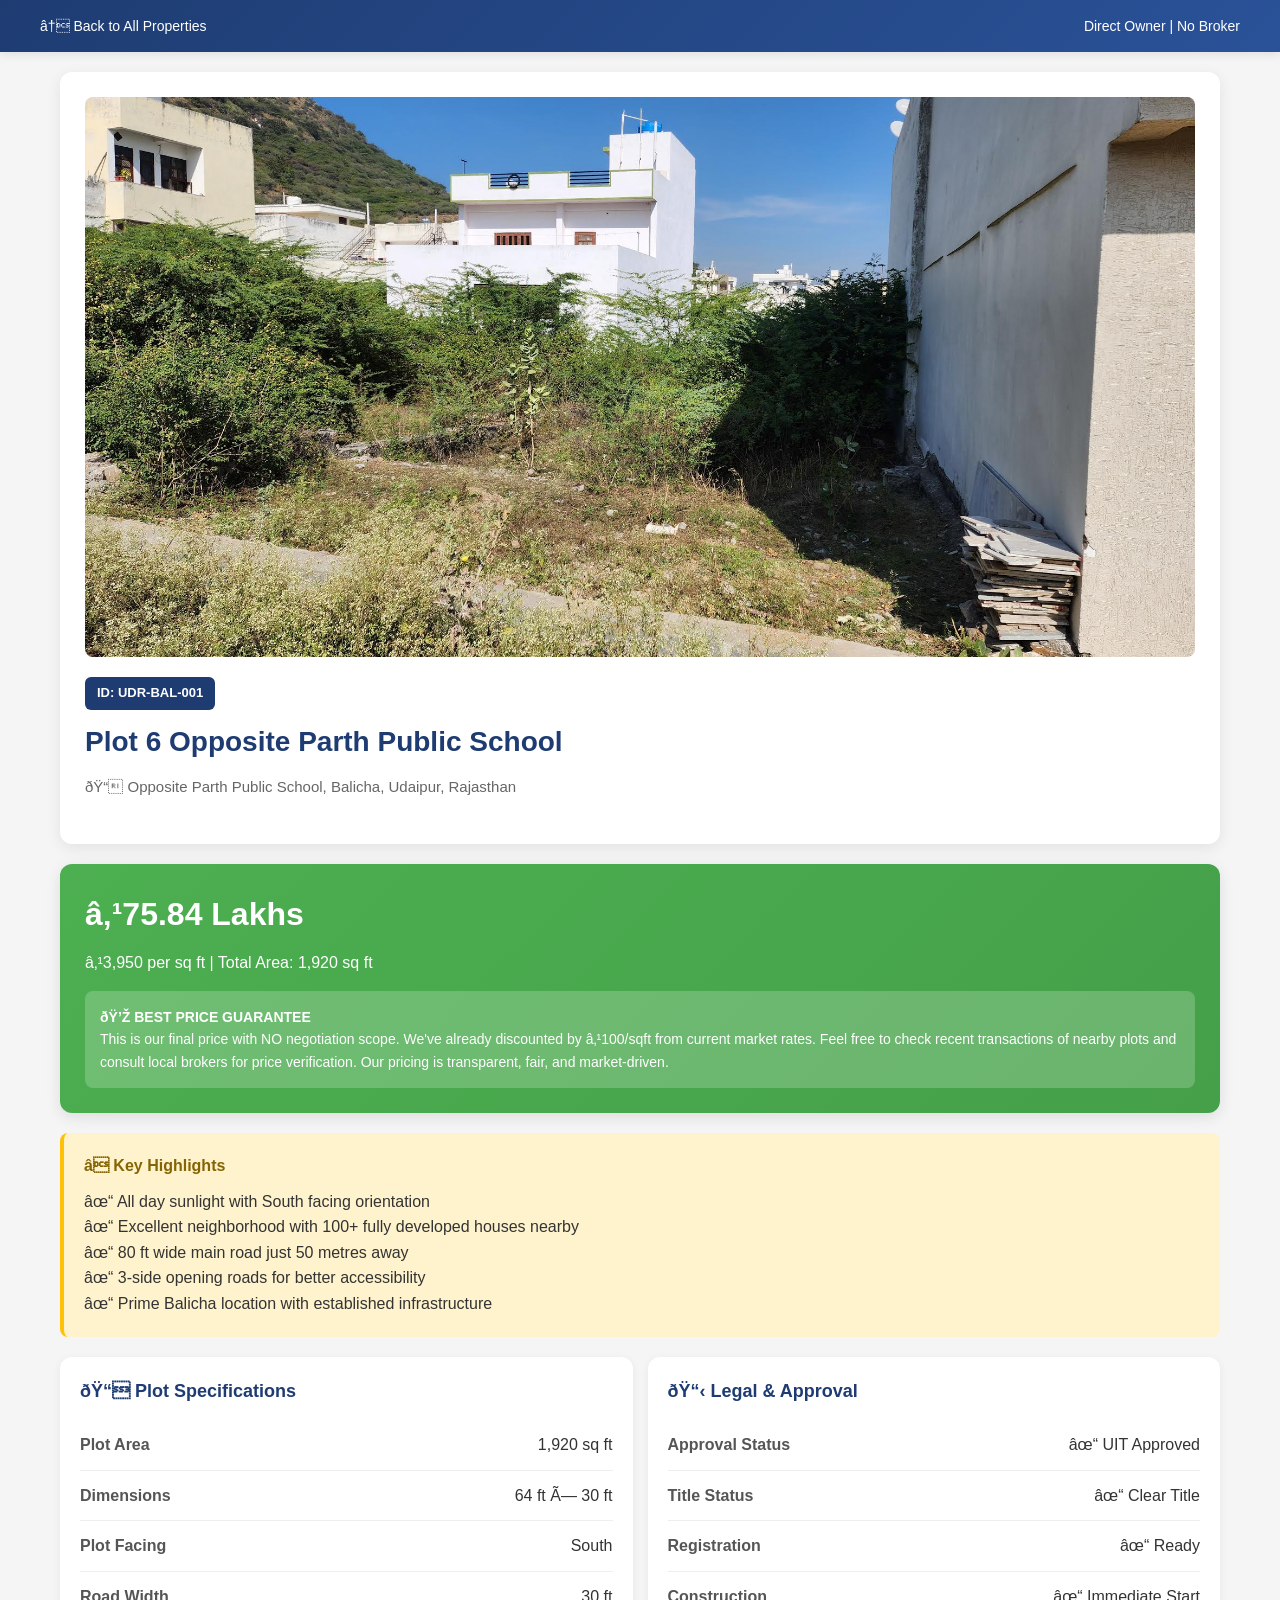
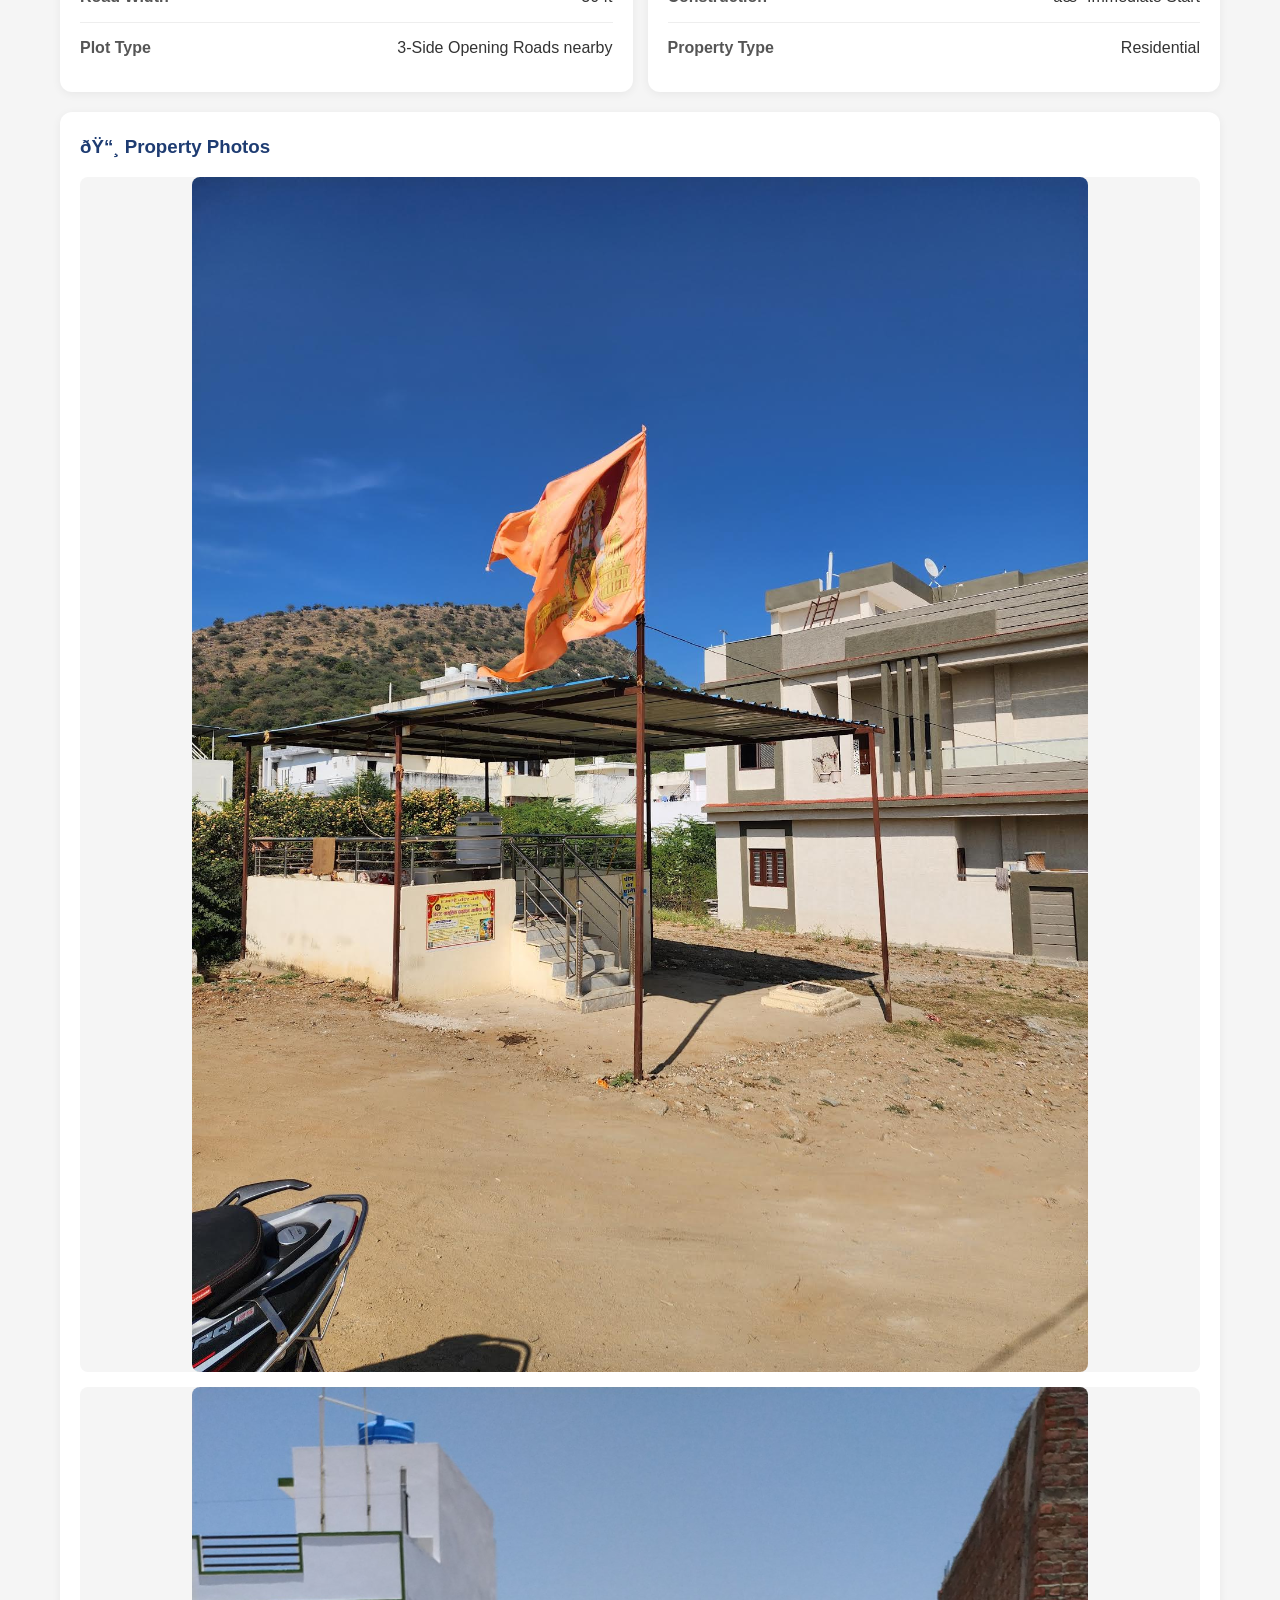
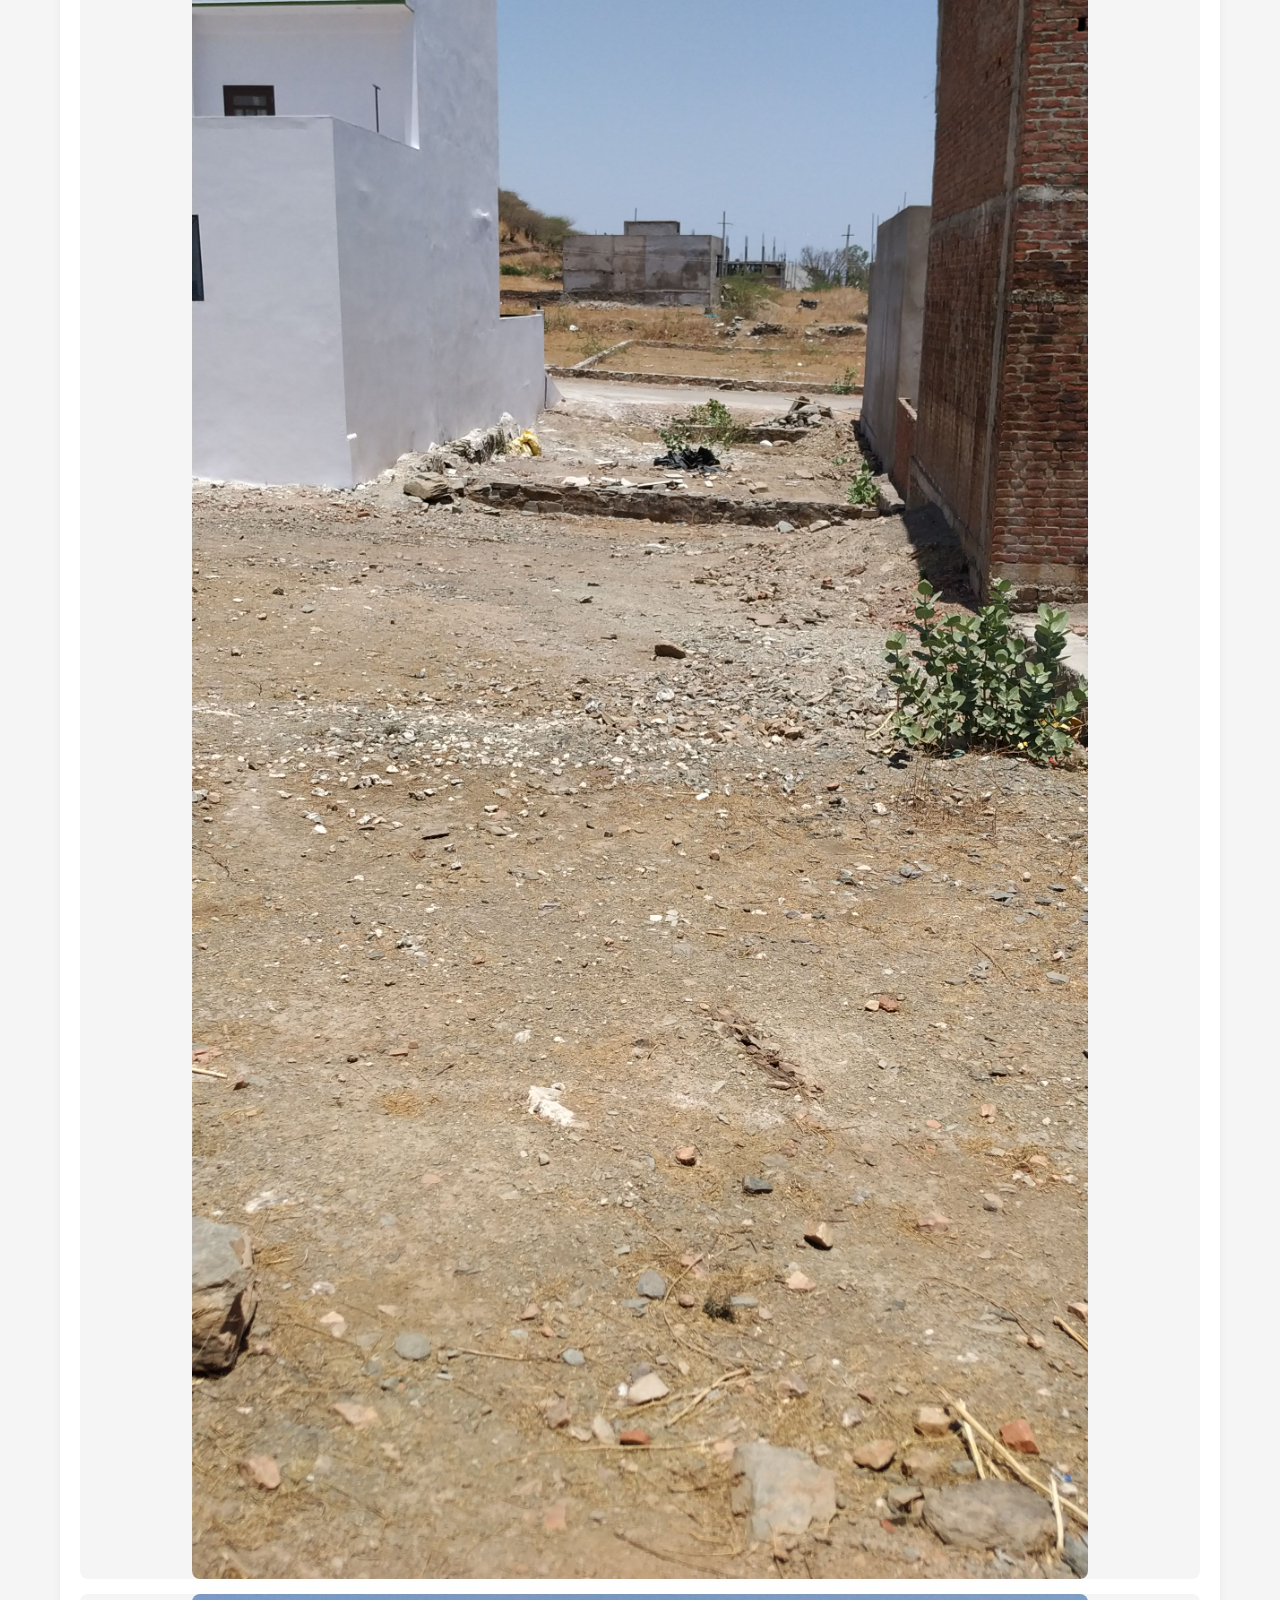
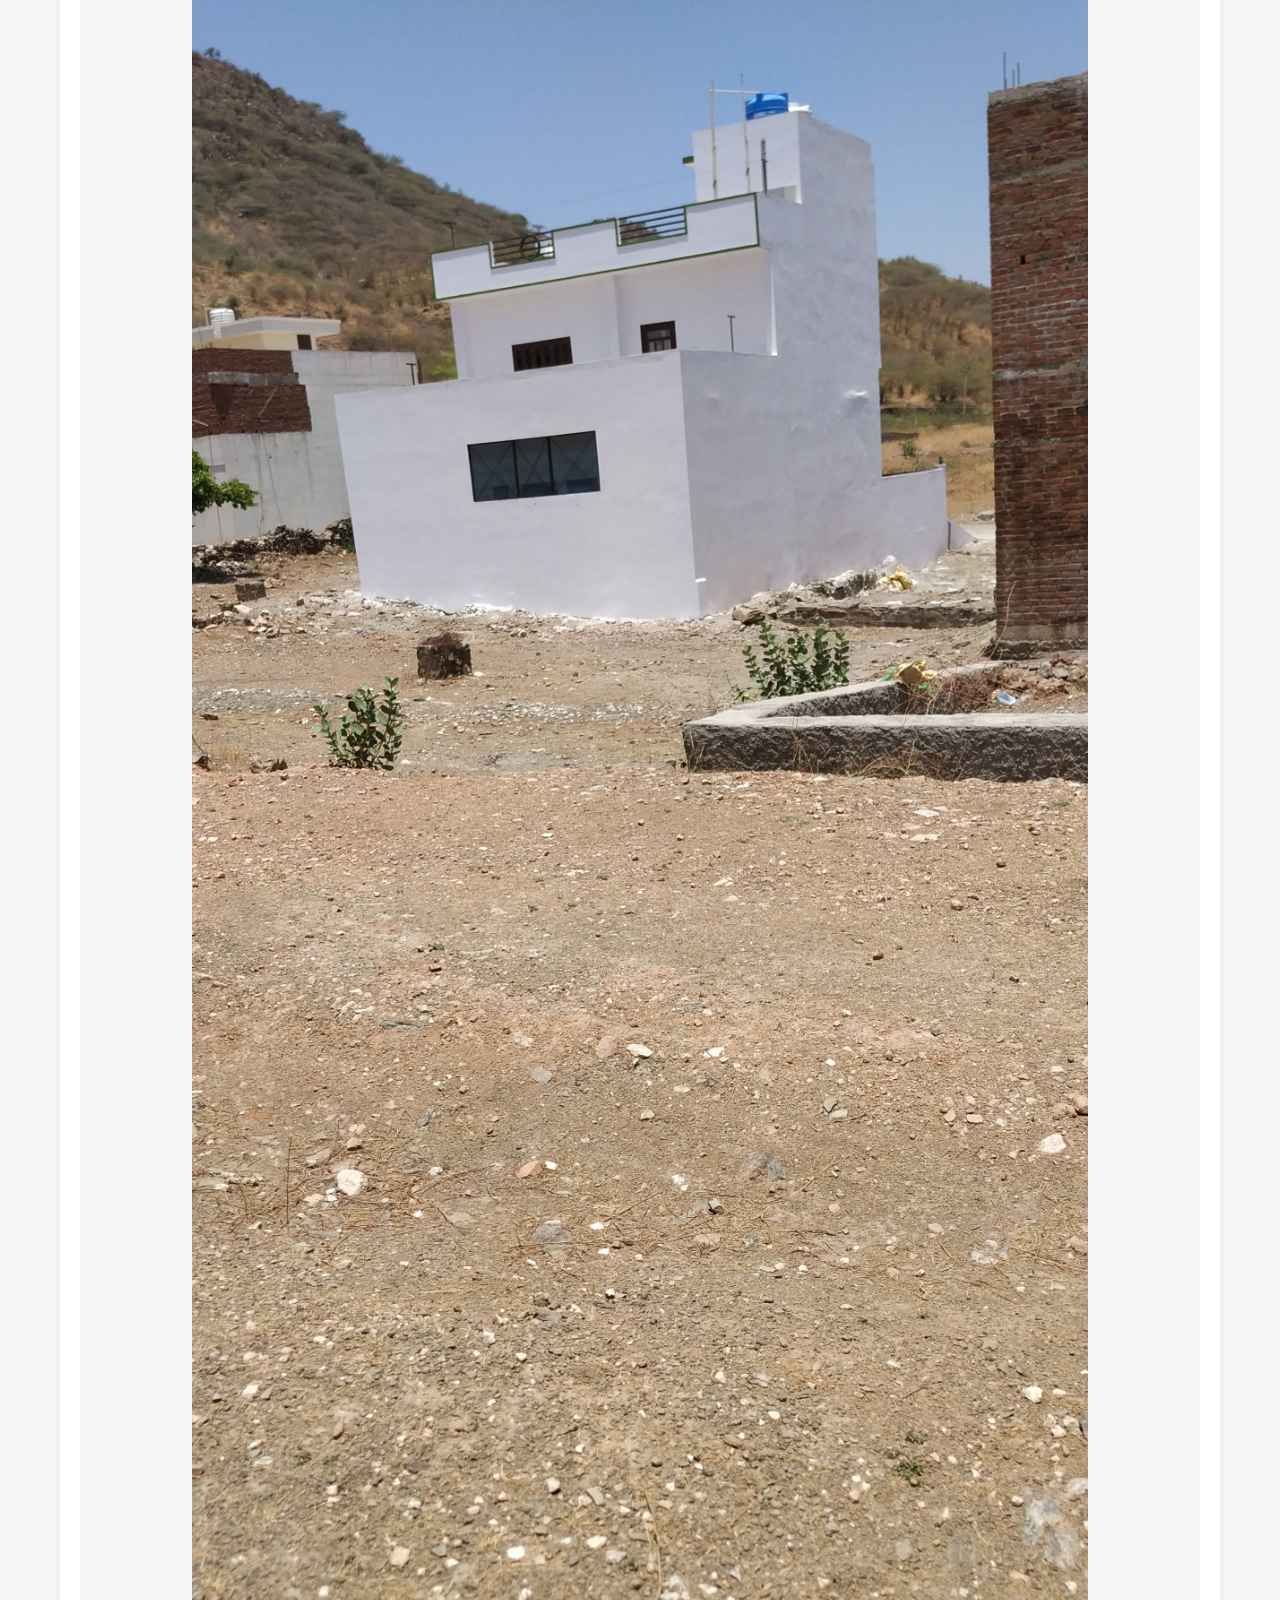
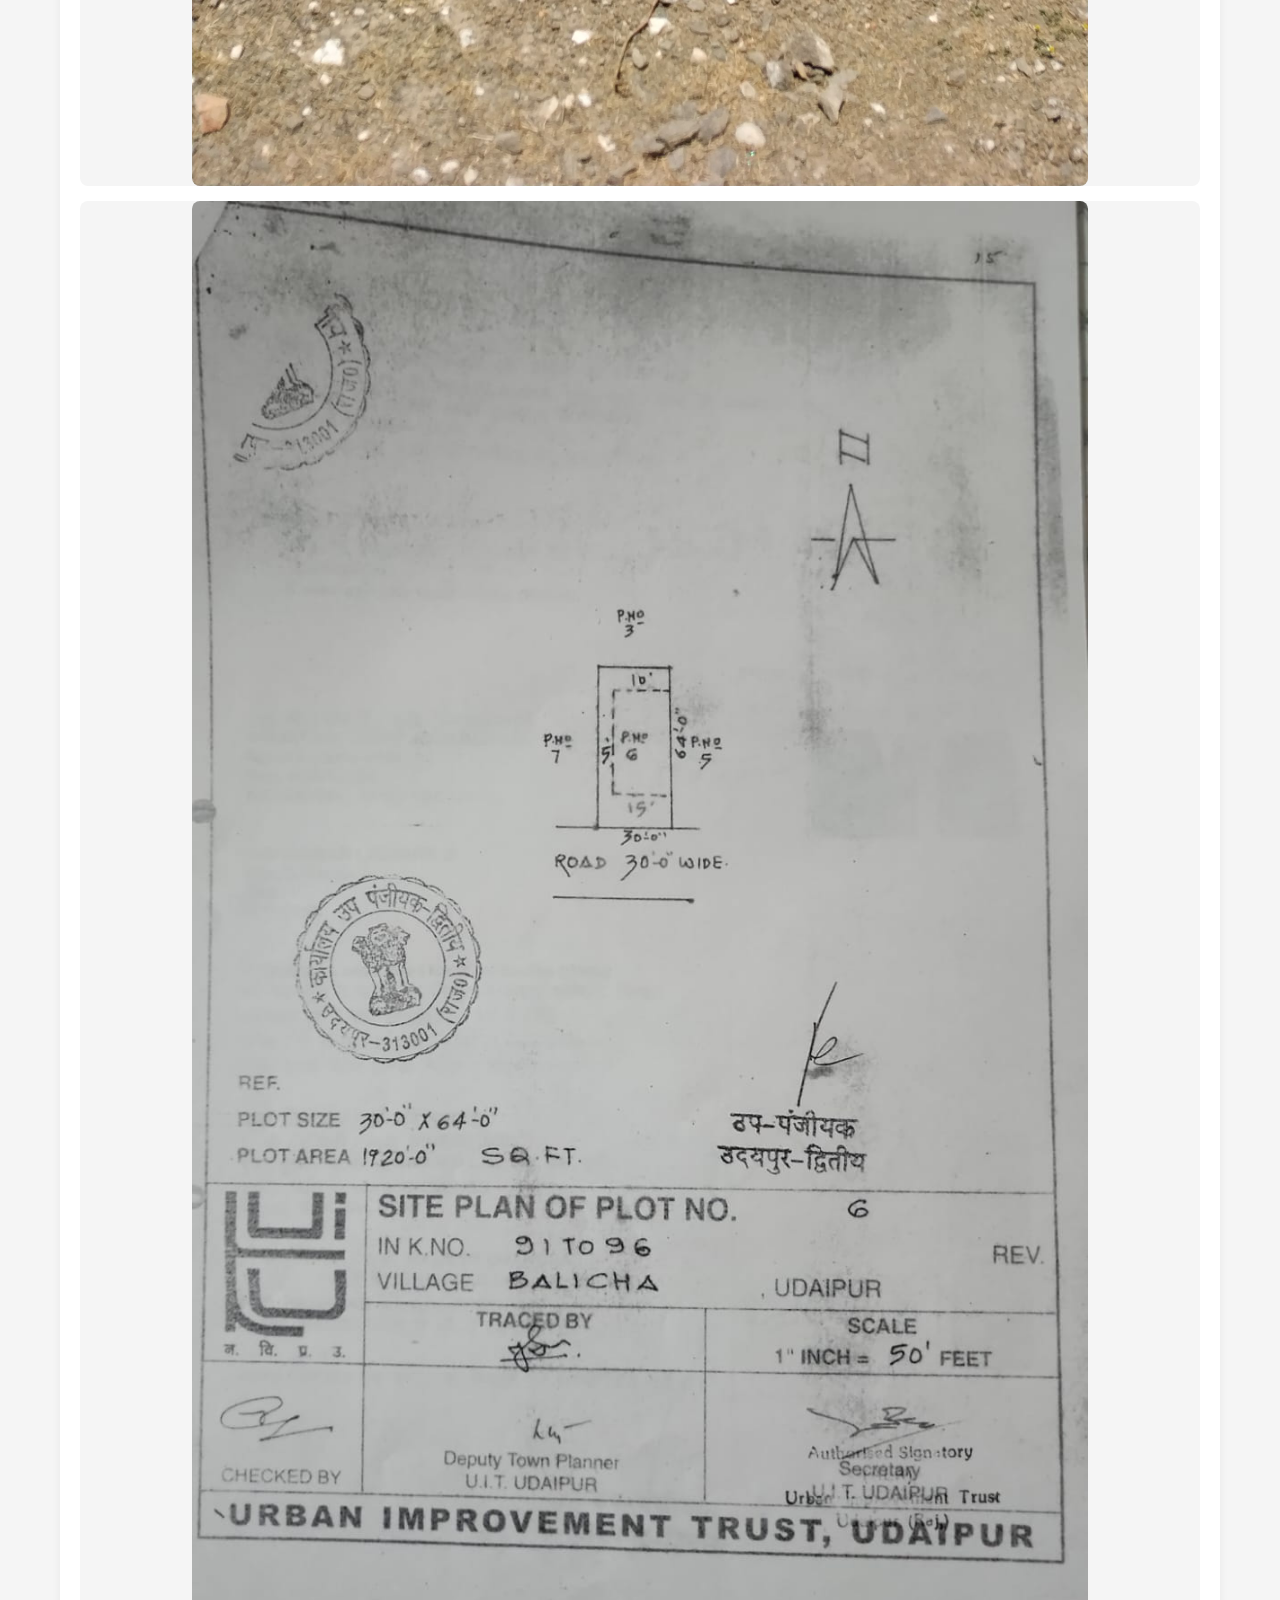
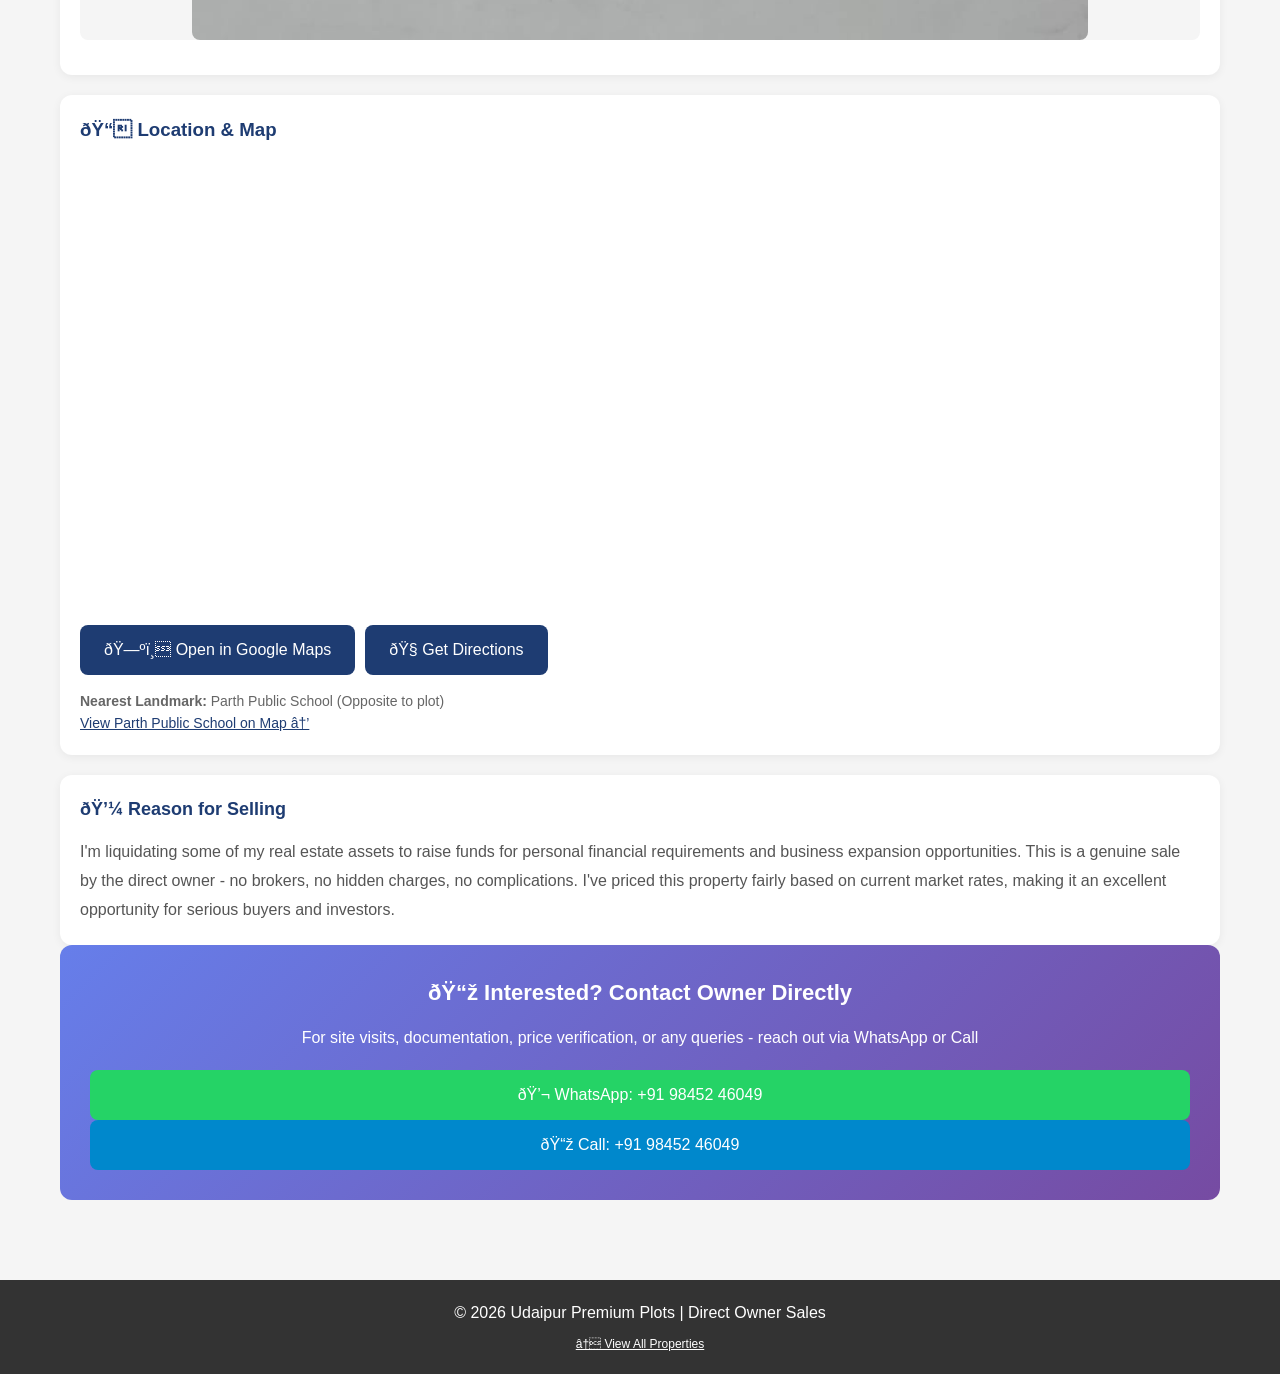
==== commit e5256e73: "Fix Plot 38 directions and improve listing SEO" ====
--- a/property-balicha.html
+++ b/property-balicha.html
@@ -48,15 +48,16 @@
 
     <meta charset="UTF-8">
     <meta name="viewport" content="width=device-width, initial-scale=1.0">
-    <title>1920 sqft Plot for Sale Opposite Parth Public School Balicha Udaipur - ₹75.84 Lakhs</title>
-    <meta name="description" content="South-facing 1920 sqft residential plot opposite Parth Public School, Balicha, Udaipur. UIT approved, 30ft wide road, clear title. Direct owner sale at ₹3,950/sqft. Ready for registration.">
+    <title>Plot 6 for Sale in Balicha, Udaipur | 1,920 sq ft</title>
+    <meta name="description" content="Plot 6 is a south-facing 1,920 sq ft residential plot opposite Parth Public School, Balicha, Udaipur. UIT approved with clear title. Direct owner price: ₹75.84 lakhs.">
     <meta name="keywords" content="plot opposite Parth Public School Udaipur, Balicha plot for sale, 1920 sqft plot Udaipur, south facing plot Balicha, UIT approved plot Balicha, residential plot near Parth Public School, land for sale Balicha Udaipur, property in Balicha, plot in Balicha direct owner, 30ft road plot Udaipur">
+    <link rel="canonical" href="https://bhaveshagarwal.github.io/udr-properties/property-balicha.html">
 
     <!-- Open Graph / WhatsApp Preview -->
     <meta property="og:type" content="website">
     <meta property="og:url" content="https://bhaveshagarwal.github.io/udr-properties/property-balicha.html">
-    <meta property="og:title" content="1920 sqft Plot in Balicha, Udaipur - ₹75.84 Lakhs">
-    <meta property="og:description" content="South-facing plot opposite Parth Public School. UIT approved, clear title, direct owner sale.">
+    <meta property="og:title" content="Plot 6 in Balicha, Udaipur | 1,920 sq ft">
+    <meta property="og:description" content="South-facing 1,920 sq ft Plot 6 opposite Parth Public School. UIT approved, clear title, direct owner sale for ₹75.84 lakhs.">
     <meta property="og:image" content="https://bhaveshagarwal.github.io/udr-properties/images/Plot6SitePhotoNew1_og.jpg">
     <meta property="og:image:width" content="1200">
     <meta property="og:image:height" content="900">
@@ -64,9 +65,51 @@
     <!-- Twitter Card -->
     <meta name="twitter:card" content="summary_large_image">
     <meta name="twitter:url" content="https://bhaveshagarwal.github.io/udr-properties/property-balicha.html">
-    <meta name="twitter:title" content="1920 sqft Plot in Balicha, Udaipur - ₹75.84 Lakhs">
-    <meta name="twitter:description" content="South-facing plot opposite Parth Public School. UIT approved, clear title.">
+    <meta name="twitter:title" content="Plot 6 in Balicha, Udaipur | 1,920 sq ft">
+    <meta name="twitter:description" content="South-facing 1,920 sq ft Plot 6 opposite Parth Public School. UIT approved, clear title, direct owner sale.">
     <meta name="twitter:image" content="https://bhaveshagarwal.github.io/udr-properties/images/Plot6SitePhotoNew1_og.jpg">
+    <script type="application/ld+json">
+    {
+      "@context": "https://schema.org",
+      "@graph": [
+        {
+          "@type": "RealEstateListing",
+          "name": "Plot 6 for sale in Balicha, Udaipur",
+          "url": "https://bhaveshagarwal.github.io/udr-properties/property-balicha.html",
+          "description": "1,920 sq ft south-facing UIT approved residential plot opposite Parth Public School in Balicha, Udaipur.",
+          "image": "https://bhaveshagarwal.github.io/udr-properties/images/Plot6SitePhotoNew1.jpg",
+          "mainEntity": {
+            "@type": "Product",
+            "@id": "https://bhaveshagarwal.github.io/udr-properties/property-balicha.html#plot",
+            "name": "Plot 6 residential land in Balicha",
+            "identifier": "UDR-BAL-001",
+            "category": "Residential land",
+            "image": "https://bhaveshagarwal.github.io/udr-properties/images/Plot6SitePhotoNew1.jpg",
+            "additionalProperty": [
+              {"@type": "PropertyValue", "name": "Plot area", "value": 1920, "unitText": "sq ft"},
+              {"@type": "PropertyValue", "name": "Facing", "value": "South"},
+              {"@type": "PropertyValue", "name": "Road width", "value": 30, "unitText": "ft"}
+            ]
+          },
+          "offers": {
+            "@type": "Offer",
+            "itemOffered": {"@id": "https://bhaveshagarwal.github.io/udr-properties/property-balicha.html#plot"},
+            "price": 7584000,
+            "priceCurrency": "INR",
+            "availability": "https://schema.org/InStock",
+            "url": "https://bhaveshagarwal.github.io/udr-properties/property-balicha.html"
+          }
+        },
+        {
+          "@type": "BreadcrumbList",
+          "itemListElement": [
+            {"@type": "ListItem", "position": 1, "name": "Available properties", "item": "https://bhaveshagarwal.github.io/udr-properties/"},
+            {"@type": "ListItem", "position": 2, "name": "Plot 6 in Balicha", "item": "https://bhaveshagarwal.github.io/udr-properties/property-balicha.html"}
+          ]
+        }
+      ]
+    }
+    </script>
     <style>
         * {
             margin: 0;
@@ -106,6 +149,15 @@
             max-width: 1200px;
             margin: 0 auto;
             padding: 20px;
+        }
+        .hero-photo {
+            width: 100%;
+            height: clamp(280px, 46vw, 560px);
+            object-fit: cover;
+            object-position: center 58%;
+            display: block;
+            border-radius: 8px;
+            margin-bottom: 20px;
         }
         
         .property-header {
@@ -376,8 +428,9 @@
 
     <div class="container">
         <div class="property-header">
+            <img class="hero-photo" src="images/Plot6SitePhotoNew1.jpg" alt="Plot 6 residential land opposite Parth Public School in Balicha, Udaipur" width="2048" height="1536" fetchpriority="high">
             <span class="property-id">ID: UDR-BAL-001</span>
-            <h1 class="property-title">Premium Plot Opposite Parth Public School</h1>
+            <h1 class="property-title">Plot 6 Opposite Parth Public School</h1>
             <p class="property-location">📍 Opposite Parth Public School, Balicha, Udaipur, Rajasthan</p>
         </div>
 
@@ -452,9 +505,6 @@
         <div class="gallery">
             <h3>📸 Property Photos</h3>
             <div class="photo-placeholder">
-                <img src="images/Plot6SitePhotoNew1.jpg" alt="1920 sqft UIT approved plot opposite Parth Public School Balicha Udaipur">
-            </div>
-            <div class="photo-placeholder">
                 <img src="images/Plot6SiteNearbyPhoto.jpg" alt="Nearby area view of residential plot in Balicha Udaipur">
             </div>
             <div class="photo-placeholder">
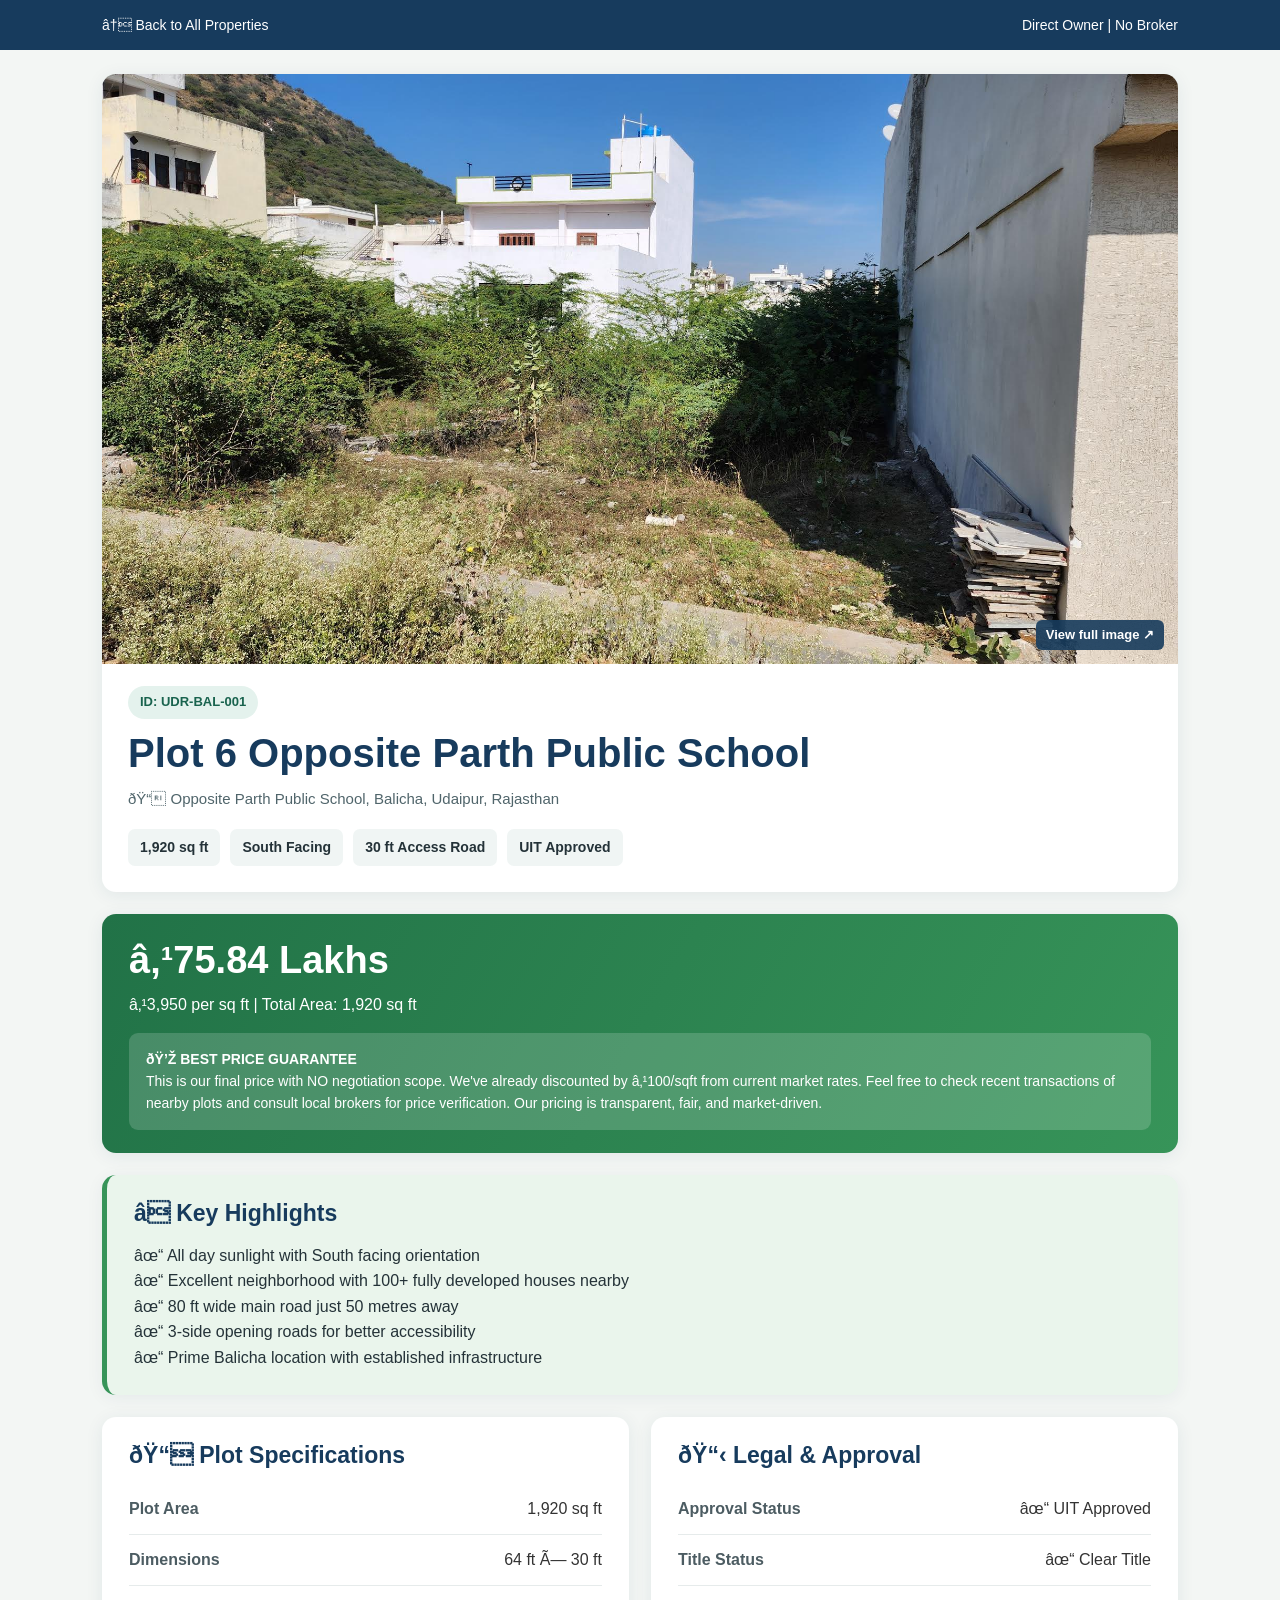
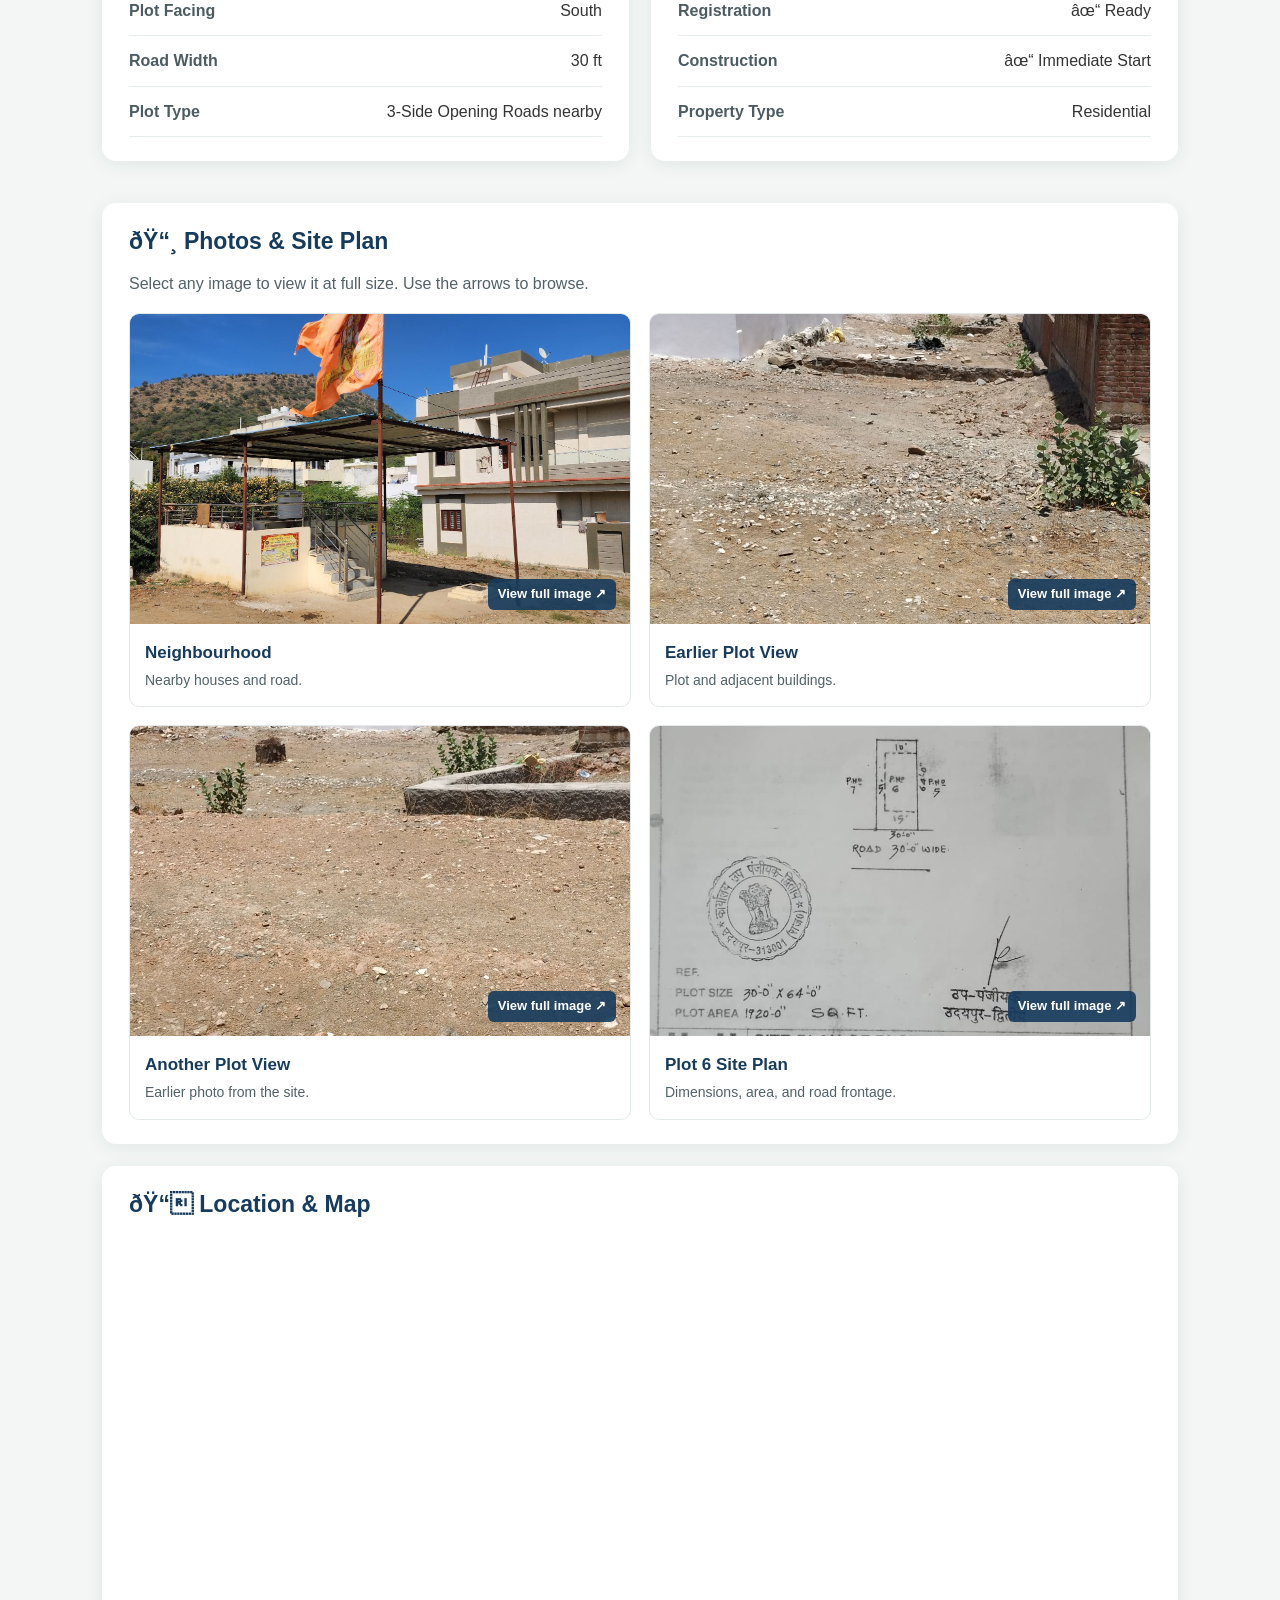
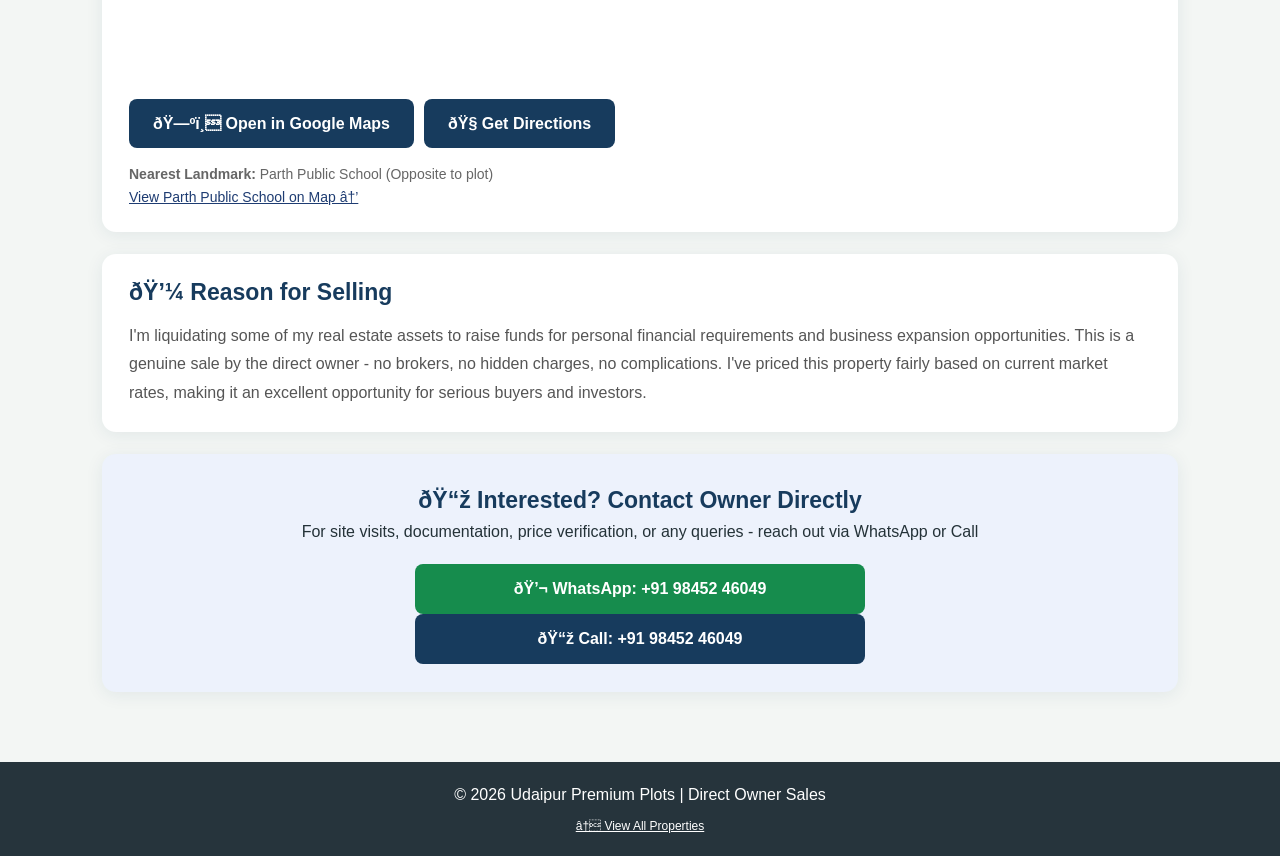
==== commit ceee9bf6: "Unify property detail UI and add image viewer" ====
--- a/property-balicha.html
+++ b/property-balicha.html
@@ -412,8 +412,9 @@
             }
         }
     </style>
+    <link rel="stylesheet" href="property-ui.css">
 </head>
-<body>
+<body class="property-page">
     <!-- Google Tag Manager (noscript) -->
     <noscript><iframe src="https://www.googletagmanager.com/ns.html?id=GTM-XXXXXXX"
     height="0" width="0" style="display:none;visibility:hidden"></iframe></noscript>
@@ -428,14 +429,15 @@
 
     <div class="container">
         <div class="property-header">
-            <img class="hero-photo" src="images/Plot6SitePhotoNew1.jpg" alt="Plot 6 residential land opposite Parth Public School in Balicha, Udaipur" width="2048" height="1536" fetchpriority="high">
+            <a class="hero-media" href="images/Plot6SitePhotoNew1.jpg" data-gallery data-caption="Plot 6 — the current site photo, opposite Parth Public School in Balicha." aria-label="Enlarge Plot 6 site photo"><img class="hero-photo" src="images/Plot6SitePhotoNew1.jpg" alt="Plot 6 residential land opposite Parth Public School in Balicha, Udaipur" width="2048" height="1536" fetchpriority="high"></a>
             <span class="property-id">ID: UDR-BAL-001</span>
             <h1 class="property-title">Plot 6 Opposite Parth Public School</h1>
             <p class="property-location">📍 Opposite Parth Public School, Balicha, Udaipur, Rajasthan</p>
+            <div class="hero-facts"><span>1,920 sq ft</span><span>South Facing</span><span>30 ft Access Road</span><span>UIT Approved</span></div>
         </div>
 
         <div class="price-section">
-            <div class="price-main">₹75.84 Lakhs</div>
+            <h2 class="price-main">₹75.84 Lakhs</h2>
             <div class="price-details">₹3,950 per sq ft | Total Area: 1,920 sq ft</div>
             <div class="price-guarantee">
                 <strong>💎 BEST PRICE GUARANTEE</strong><br>
@@ -444,7 +446,7 @@
         </div>
 
         <div class="usp-section">
-            <h4>⭐ Key Highlights</h4>
+            <h2>⭐ Key Highlights</h2>
             <p>✓ All day sunlight with South facing orientation<br>
             ✓ Excellent neighborhood with 100+ fully developed houses nearby<br>
             ✓ 80 ft wide main road just 50 metres away<br>
@@ -454,7 +456,7 @@
 
         <div class="details-grid">
             <div class="detail-card">
-                <h3>📏 Plot Specifications</h3>
+                <h2>📏 Plot Specifications</h2>
                 <div class="detail-row">
                     <span class="detail-label">Plot Area</span>
                     <span class="detail-value">1,920 sq ft</span>
@@ -478,7 +480,7 @@
             </div>
 
             <div class="detail-card">
-                <h3>📋 Legal & Approval</h3>
+                <h2>📋 Legal &amp; Approval</h2>
                 <div class="detail-row">
                     <span class="detail-label">Approval Status</span>
                     <span class="detail-value">✓ UIT Approved</span>
@@ -503,23 +505,18 @@
         </div>
 
         <div class="gallery">
-            <h3>📸 Property Photos</h3>
-            <div class="photo-placeholder">
-                <img src="images/Plot6SiteNearbyPhoto.jpg" alt="Nearby area view of residential plot in Balicha Udaipur">
+            <h2>📸 Photos &amp; Site Plan</h2>
+            <p class="gallery-intro">Select any image to view it at full size. Use the arrows to browse.</p>
+            <div class="media-grid">
+                <figure class="media-card"><a class="media-open" href="images/Plot6SiteNearbyPhoto.jpg" data-gallery data-caption="Nearby houses and road in the Balicha neighbourhood." aria-label="Enlarge Balicha neighbourhood photo"><img src="images/Plot6SiteNearbyPhoto.jpg" alt="Nearby houses and road in Balicha" loading="lazy"></a><figcaption><strong>Neighbourhood</strong><span>Nearby houses and road.</span></figcaption></figure>
+                <figure class="media-card"><a class="media-open" href="images/Plot6OldPhoto1.jpeg" data-gallery data-caption="Earlier view of Plot 6 and the adjacent buildings." aria-label="Enlarge earlier Plot 6 photo"><img src="images/Plot6OldPhoto1.jpeg" alt="Earlier view of Plot 6 and adjacent buildings" loading="lazy"></a><figcaption><strong>Earlier Plot View</strong><span>Plot and adjacent buildings.</span></figcaption></figure>
+                <figure class="media-card"><a class="media-open" href="images/Plot6OldPhoto2.jpeg" data-gallery data-caption="Earlier view across Plot 6 toward nearby houses." aria-label="Enlarge second earlier Plot 6 photo"><img src="images/Plot6OldPhoto2.jpeg" alt="Earlier view across Plot 6 toward nearby houses" loading="lazy"></a><figcaption><strong>Another Plot View</strong><span>Earlier photo from the site.</span></figcaption></figure>
+                <figure class="media-card"><a class="media-open" href="images/SitePlanPlot6.jpeg" data-gallery data-caption="UIT site plan for Plot 6 — 30 × 64 ft, 1,920 sq ft, with a 30 ft road." aria-label="Enlarge Plot 6 site plan"><img src="images/SitePlanPlot6.jpeg" alt="UIT site plan for Plot 6 showing 30 by 64 ft dimensions, 1,920 sq ft area and a 30 ft road" loading="lazy"></a><figcaption><strong>Plot 6 Site Plan</strong><span>Dimensions, area, and road frontage.</span></figcaption></figure>
             </div>
-            <div class="photo-placeholder">
-                <img src="images/Plot6OldPhoto1.jpeg" alt="South facing plot for sale in Balicha near Parth Public School">
-            </div>
-            <div class="photo-placeholder">
-                <img src="images/Plot6OldPhoto2.jpeg" alt="30ft wide road access to plot in Balicha Udaipur">
-            </div>
-            <div class="photo-placeholder">
-                <img src="images/SitePlanPlot6.jpeg" alt="Site plan of 1920 sqft plot opposite Parth Public School Balicha">
-            </div>
         </div>
 
         <div class="map-section">
-            <h3>📍 Location & Map</h3>
+            <h2>📍 Location &amp; Map</h2>
             <div class="map-container">
                 <iframe src="https://www.google.com/maps/embed?pb=!1m17!1m12!1m3!1d1814.94684801322!2d73.66759642831116!3d24.523760524429964!2m3!1f0!2f0!3f0!3m2!1i1024!2i768!4f13.1!3m2!1m1!2zMjTCsDMxJzI2LjEiTiA3M8KwNDAnMDEuMyJF!5e0!3m2!1sen!2sin!4v1766471203668!5m2!1sen!2sin" width="600" height="450" style="border:0;" allowfullscreen="" loading="lazy" referrerpolicy="no-referrer-when-downgrade"></iframe>
             </div>
@@ -534,12 +531,12 @@
         </div>
 
         <div class="detail-card">
-            <h3>💼 Reason for Selling</h3>
+            <h2>💼 Reason for Selling</h2>
             <p style="color: #555; line-height: 1.8;">I'm liquidating some of my real estate assets to raise funds for personal financial requirements and business expansion opportunities. This is a genuine sale by the direct owner - no brokers, no hidden charges, no complications. I've priced this property fairly based on current market rates, making it an excellent opportunity for serious buyers and investors.</p>
         </div>
 
         <div class="contact-section">
-            <h3>📞 Interested? Contact Owner Directly</h3>
+            <h2>📞 Interested? Contact Owner Directly</h2>
             <p style="margin-bottom: 20px;">For site visits, documentation, price verification, or any queries - reach out via WhatsApp or Call</p>
             <a href="https://wa.me/919845246049?text=Hi,%20I'm%20interested%20in%20plot%20UDR-BAL-001%20(Balicha,%201920%20sqft).%20Website:%20https://bhaveshagarwal.github.io/udr-properties/property-balicha.html" class="btn btn-whatsapp btn-full" target="_blank" rel="noopener noreferrer">💬 WhatsApp: +91 98452 46049</a>
             <a href="tel:+919845246049" class="btn btn-call btn-full">📞 Call: +91 98452 46049</a>
@@ -550,5 +547,17 @@
         <p>&copy; 2026 Udaipur Premium Plots | Direct Owner Sales</p>
         <p style="font-size: 12px; margin-top: 10px;"><a href="index.html" style="color: white;">← View All Properties</a></p>
     </div>
+    <nav class="mobile-actions" aria-label="Contact owner">
+        <a href="https://wa.me/919845246049?text=Hi%2C%20I%27m%20interested%20in%20Plot%206%20%28UDR-BAL-001%29%20in%20Balicha.%20Website%3A%20https%3A%2F%2Fbhaveshagarwal.github.io%2Fudr-properties%2Fproperty-balicha.html" target="_blank" rel="noopener noreferrer">WhatsApp</a>
+        <a href="tel:+919845246049">Call owner</a>
+    </nav>
+    <dialog class="media-dialog" id="media-dialog" aria-label="Property photo and plan viewer">
+        <div class="media-dialog-inner">
+            <div class="media-dialog-toolbar"><span data-dialog-counter></span><button type="button" data-dialog-close aria-label="Close image viewer">✕</button></div>
+            <div class="media-dialog-image-wrap"><img data-dialog-image alt=""></div>
+            <div class="media-dialog-bottom"><p class="media-dialog-caption" data-dialog-caption></p><div class="media-dialog-nav"><button type="button" data-dialog-previous aria-label="Previous image">←</button><button type="button" data-dialog-next aria-label="Next image">→</button></div></div>
+        </div>
+    </dialog>
+    <script src="property-gallery.js" defer></script>
 </body>
 </html>
--- a/property-ui.css
+++ b/property-ui.css
@@ -0,0 +1,474 @@
+/* Shared presentation for the two property detail pages. */
+body.property-page {
+    color: #243238;
+    background: #f3f6f4;
+    font: 16px/1.6 'Segoe UI', Tahoma, sans-serif;
+}
+
+body.property-page a:focus-visible,
+body.property-page button:focus-visible {
+    outline: 3px solid #e8a63d;
+    outline-offset: 3px;
+}
+
+body.property-page .header,
+body.property-page .site-header {
+    background: #173b5d;
+    box-shadow: none;
+    padding: 0;
+}
+
+body.property-page .header-content,
+body.property-page .site-header-inner {
+    max-width: 1120px;
+    padding: 14px 22px;
+}
+
+body.property-page .container,
+body.property-page main {
+    max-width: 1120px;
+    padding: 24px 22px 48px;
+}
+
+body.property-page .property-header,
+body.property-page .hero,
+body.property-page .price-section,
+body.property-page .price-card,
+body.property-page .detail-card,
+body.property-page .gallery,
+body.property-page .map-section,
+body.property-page .contact-section,
+body.property-page .card {
+    border-radius: 14px;
+    box-shadow: 0 3px 18px rgba(23, 59, 93, .08);
+    overflow: hidden;
+    margin-bottom: 22px;
+}
+
+body.property-page .property-header {
+    padding: 0 0 26px;
+}
+
+body.property-page .property-header > :not(.hero-media) {
+    margin-left: 26px;
+    margin-right: 26px;
+}
+
+body.property-page .property-header .property-id {
+    margin-top: 22px;
+    background: #e4f2ed;
+    color: #19634e;
+    border-radius: 100px;
+}
+
+body.property-page .property-title {
+    color: #173b5d;
+    font-size: clamp(28px, 4vw, 40px);
+    line-height: 1.2;
+}
+
+body.property-page .property-location,
+body.property-page .location {
+    color: #50656b;
+    margin-bottom: 0;
+}
+
+body.property-page .hero-facts {
+    display: flex;
+    flex-wrap: wrap;
+    gap: 10px;
+    margin-top: 18px;
+}
+
+body.property-page .hero-facts span {
+    background: #f0f5f4;
+    border-radius: 7px;
+    padding: 7px 12px;
+    font-size: 14px;
+    font-weight: 600;
+}
+
+body.property-page .price-section,
+body.property-page .price-card {
+    background: linear-gradient(120deg, #217247, #379459);
+    color: #fff;
+    padding: 23px 27px;
+}
+
+body.property-page .price-section .price-main,
+body.property-page .price-card h2 {
+    font-size: clamp(30px, 4vw, 38px);
+    line-height: 1.25;
+    margin-bottom: 8px;
+}
+
+body.property-page .price-guarantee,
+body.property-page .guarantee {
+    background: rgba(255, 255, 255, .17);
+    padding: 15px 17px;
+    border-radius: 9px;
+}
+
+body.property-page .usp-section,
+body.property-page .highlights {
+    background: #eaf5ec;
+    border-left: 5px solid #379459;
+    border-radius: 14px;
+    padding: 24px 27px;
+    margin-bottom: 22px;
+    box-shadow: 0 3px 18px rgba(23, 59, 93, .06);
+}
+
+body.property-page .usp-section h2,
+body.property-page .highlights h2 {
+    color: #173b5d;
+    font-size: 23px;
+    line-height: 1.25;
+    margin-bottom: 15px;
+}
+
+body.property-page .details-grid,
+body.property-page .two-column {
+    grid-template-columns: repeat(2, minmax(0, 1fr));
+    gap: 22px;
+}
+
+body.property-page .detail-card,
+body.property-page .gallery,
+body.property-page .map-section,
+body.property-page .card {
+    padding: 24px 27px;
+}
+
+body.property-page .detail-card h2,
+body.property-page .gallery h2,
+body.property-page .map-section h2,
+body.property-page .card h2 {
+    color: #173b5d;
+    font-size: 23px;
+    line-height: 1.25;
+    margin-bottom: 15px;
+}
+
+body.property-page .detail-row {
+    border-bottom: 1px solid #e6ebeb;
+    gap: 20px;
+}
+
+body.property-page .detail-label {
+    color: #4c5c62;
+}
+
+body.property-page .btn,
+body.property-page .btn-call {
+    background: #173b5d;
+    border-radius: 8px;
+    font-weight: 600;
+}
+
+body.property-page .btn-whatsapp,
+body.property-page .btn.whatsapp {
+    background: #168c4d;
+}
+
+body.property-page .btn:hover,
+body.property-page .btn-call:hover {
+    background: #265887;
+}
+
+body.property-page .btn-whatsapp:hover,
+body.property-page .btn.whatsapp:hover {
+    background: #11733e;
+}
+
+body.property-page .contact-section,
+body.property-page .contact {
+    background: #edf2fc;
+    color: #243238;
+    padding: 28px;
+}
+
+body.property-page .contact-section h2,
+body.property-page .contact h2 {
+    color: #173b5d;
+    font-size: 23px;
+}
+
+body.property-page .contact-section .btn-full {
+    max-width: 450px;
+    margin-left: auto;
+    margin-right: auto;
+}
+
+body.property-page .footer,
+body.property-page footer {
+    background: #26343c;
+    margin-top: 0;
+}
+
+.hero-media {
+    display: block;
+    position: relative;
+    overflow: hidden;
+    cursor: zoom-in;
+    background: #e6eceb;
+}
+
+.hero-media .hero-photo {
+    width: 100%;
+    height: clamp(285px, 48vw, 590px);
+    object-fit: cover;
+    display: block;
+    margin: 0;
+    border: 0;
+    border-radius: 0;
+}
+
+.hero-media::after,
+.media-open::after {
+    content: 'View full image ↗';
+    position: absolute;
+    right: 14px;
+    bottom: 14px;
+    background: rgba(23, 59, 93, .9);
+    color: #fff;
+    padding: 5px 10px;
+    border-radius: 6px;
+    font-size: 13px;
+    font-weight: 600;
+    pointer-events: none;
+}
+
+.media-grid {
+    display: grid;
+    grid-template-columns: repeat(2, minmax(0, 1fr));
+    gap: 18px;
+}
+
+.media-card {
+    margin: 0;
+    border: 1px solid #e2e9e8;
+    border-radius: 10px;
+    overflow: hidden;
+    background: #fff;
+}
+
+.media-open {
+    display: block;
+    position: relative;
+    cursor: zoom-in;
+    background: #f8faf9;
+}
+
+.media-card .media-open img,
+.plan .media-open img {
+    display: block;
+    width: 100%;
+    height: 310px;
+    object-fit: cover;
+    margin: 0;
+}
+
+.plan .media-open img {
+    object-fit: contain;
+    height: 390px;
+}
+
+.media-card figcaption {
+    padding: 15px;
+    color: #526167;
+    font-size: 14px;
+}
+
+.media-card figcaption strong,
+.media-card figcaption span {
+    display: block;
+}
+
+.media-card figcaption strong {
+    color: #173b5d;
+    font-size: 17px;
+    margin-bottom: 3px;
+}
+
+.gallery-intro {
+    color: #526167;
+    margin: 0 0 16px;
+}
+
+.media-dialog {
+    width: min(95vw, 1140px);
+    max-width: none;
+    max-height: 94dvh;
+    border: 0;
+    border-radius: 14px;
+    padding: 0;
+    overflow: hidden;
+    background: #101b22;
+    color: #fff;
+    box-shadow: 0 24px 70px rgba(0, 0, 0, .35);
+}
+
+.media-dialog::backdrop {
+    background: rgba(8, 20, 29, .8);
+}
+
+.media-dialog-inner {
+    display: flex;
+    flex-direction: column;
+    max-height: 94dvh;
+}
+
+.media-dialog-toolbar {
+    display: flex;
+    align-items: center;
+    justify-content: space-between;
+    gap: 12px;
+    padding: 10px 14px;
+}
+
+.media-dialog-toolbar button,
+.media-dialog-nav button {
+    border: 1px solid rgba(255, 255, 255, .4);
+    color: #fff;
+    background: rgba(255, 255, 255, .1);
+    border-radius: 8px;
+    min-width: 42px;
+    min-height: 42px;
+    cursor: pointer;
+    font: inherit;
+}
+
+.media-dialog-toolbar button:hover,
+.media-dialog-nav button:hover {
+    background: rgba(255, 255, 255, .23);
+}
+
+.media-dialog-image-wrap {
+    min-height: 0;
+    display: flex;
+    align-items: center;
+    justify-content: center;
+    background: #0b1217;
+}
+
+.media-dialog img {
+    display: block;
+    max-width: 100%;
+    max-height: calc(94dvh - 154px);
+    object-fit: contain;
+}
+
+.media-dialog-bottom {
+    display: flex;
+    align-items: center;
+    justify-content: space-between;
+    gap: 12px;
+    padding: 12px 14px;
+}
+
+.media-dialog-caption {
+    margin: 0;
+    color: #f1f5f6;
+}
+
+.media-dialog-nav {
+    display: flex;
+    gap: 8px;
+    flex-shrink: 0;
+}
+
+.mobile-actions {
+    display: none;
+}
+
+@media (max-width: 720px) {
+    body.property-page {
+        padding-bottom: calc(76px + env(safe-area-inset-bottom));
+    }
+
+    body.property-page .container,
+    body.property-page main {
+        padding: 16px 14px 30px;
+    }
+
+    body.property-page .property-header > :not(.hero-media) {
+        margin-left: 20px;
+        margin-right: 20px;
+    }
+
+    body.property-page .details-grid,
+    body.property-page .two-column,
+    .media-grid,
+    body.property-page .plans {
+        grid-template-columns: 1fr;
+        gap: 16px;
+    }
+
+    body.property-page .plan + .plan {
+        margin-top: 0;
+    }
+
+    body.property-page .detail-card,
+    body.property-page .gallery,
+    body.property-page .map-section,
+    body.property-page .card,
+    body.property-page .price-section,
+    body.property-page .price-card {
+        padding: 20px;
+    }
+
+    .media-card .media-open img,
+    .plan .media-open img {
+        height: 310px;
+    }
+
+    .mobile-actions {
+        position: fixed;
+        z-index: 20;
+        left: 0;
+        right: 0;
+        bottom: 0;
+        display: grid;
+        grid-template-columns: 1fr 1fr;
+        gap: 10px;
+        padding: 10px 14px calc(10px + env(safe-area-inset-bottom));
+        background: rgba(255, 255, 255, .97);
+        border-top: 1px solid #dbe4e5;
+        box-shadow: 0 -5px 18px rgba(23, 59, 93, .12);
+    }
+
+    .mobile-actions a {
+        display: flex;
+        align-items: center;
+        justify-content: center;
+        min-height: 48px;
+        border-radius: 8px;
+        text-decoration: none;
+        font-weight: 700;
+        background: #173b5d;
+        color: #fff;
+    }
+
+    .mobile-actions a:first-child {
+        background: #168c4d;
+    }
+
+    .media-dialog {
+        width: 100vw;
+        max-height: 100dvh;
+        border-radius: 0;
+    }
+
+    .media-dialog-inner {
+        max-height: 100dvh;
+    }
+
+    .media-dialog img {
+        max-height: calc(100dvh - 165px);
+    }
+
+    .media-dialog-bottom {
+        align-items: flex-start;
+    }
+}
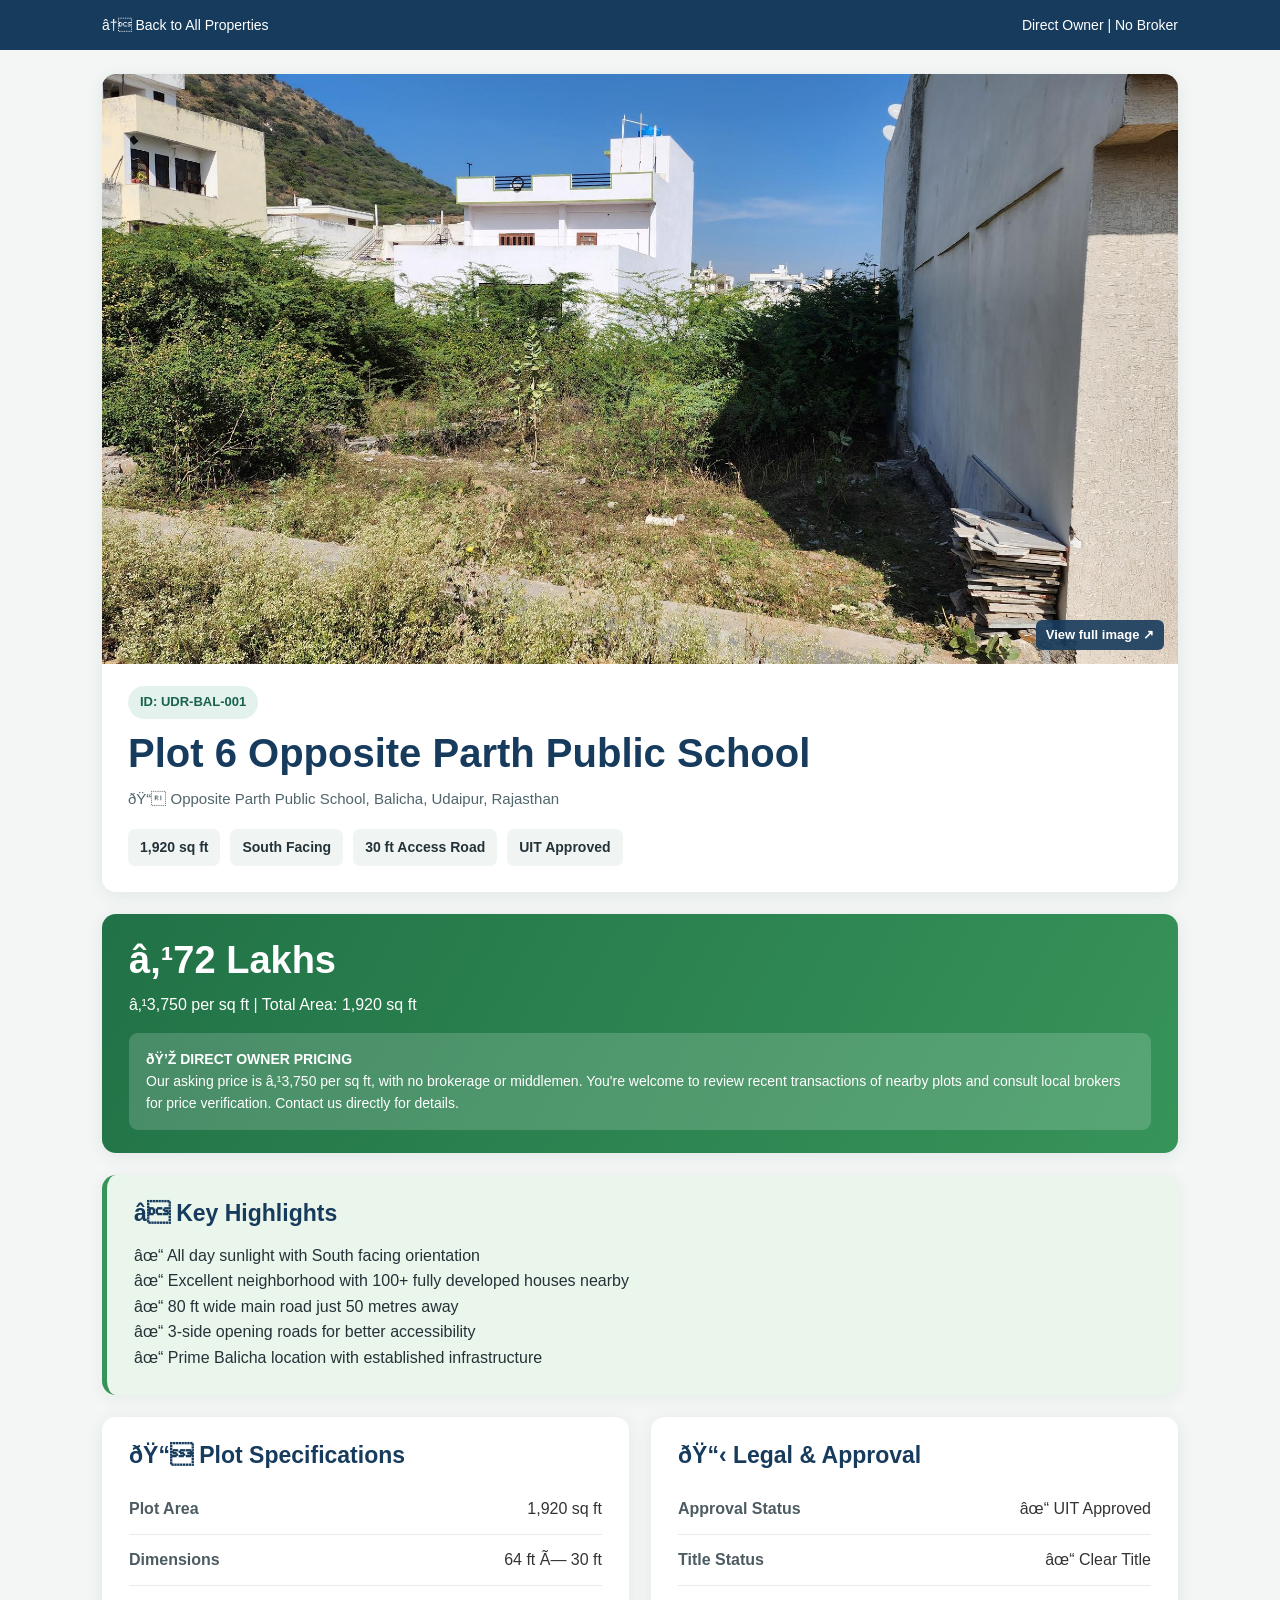
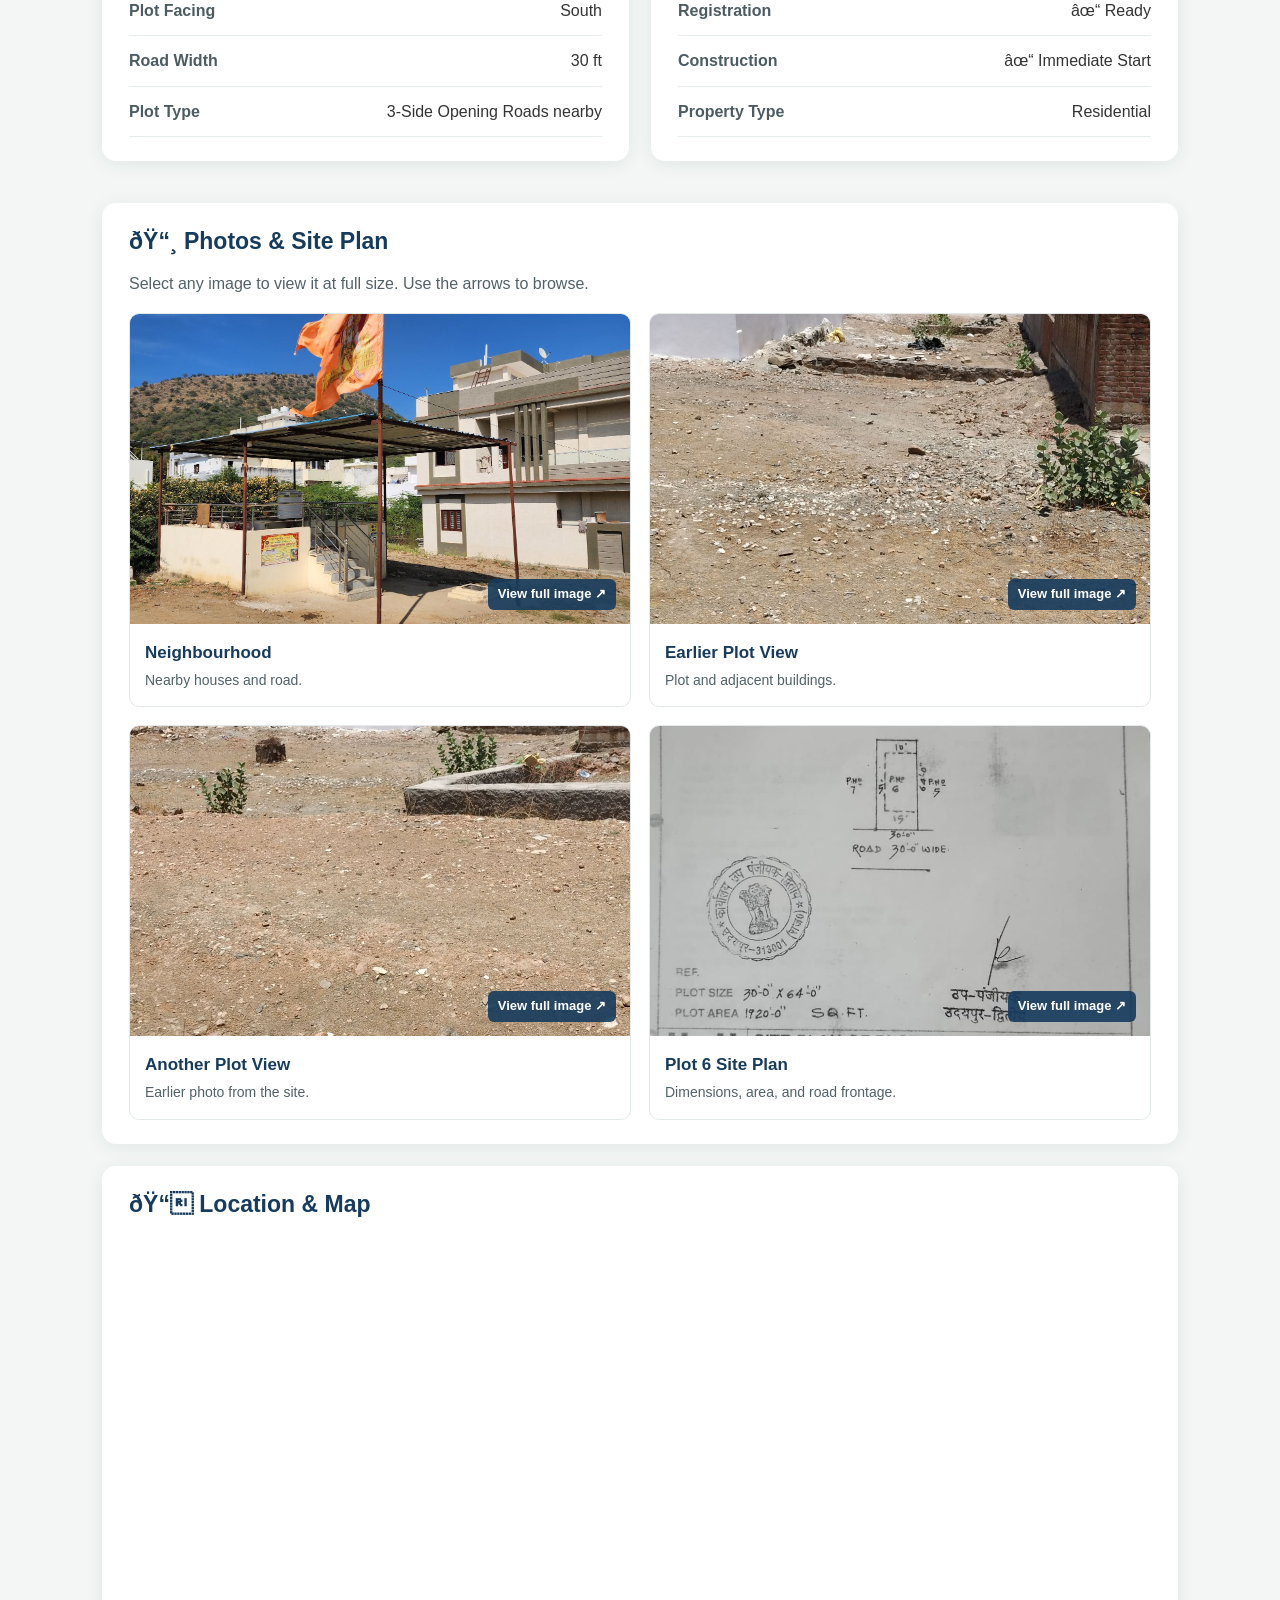
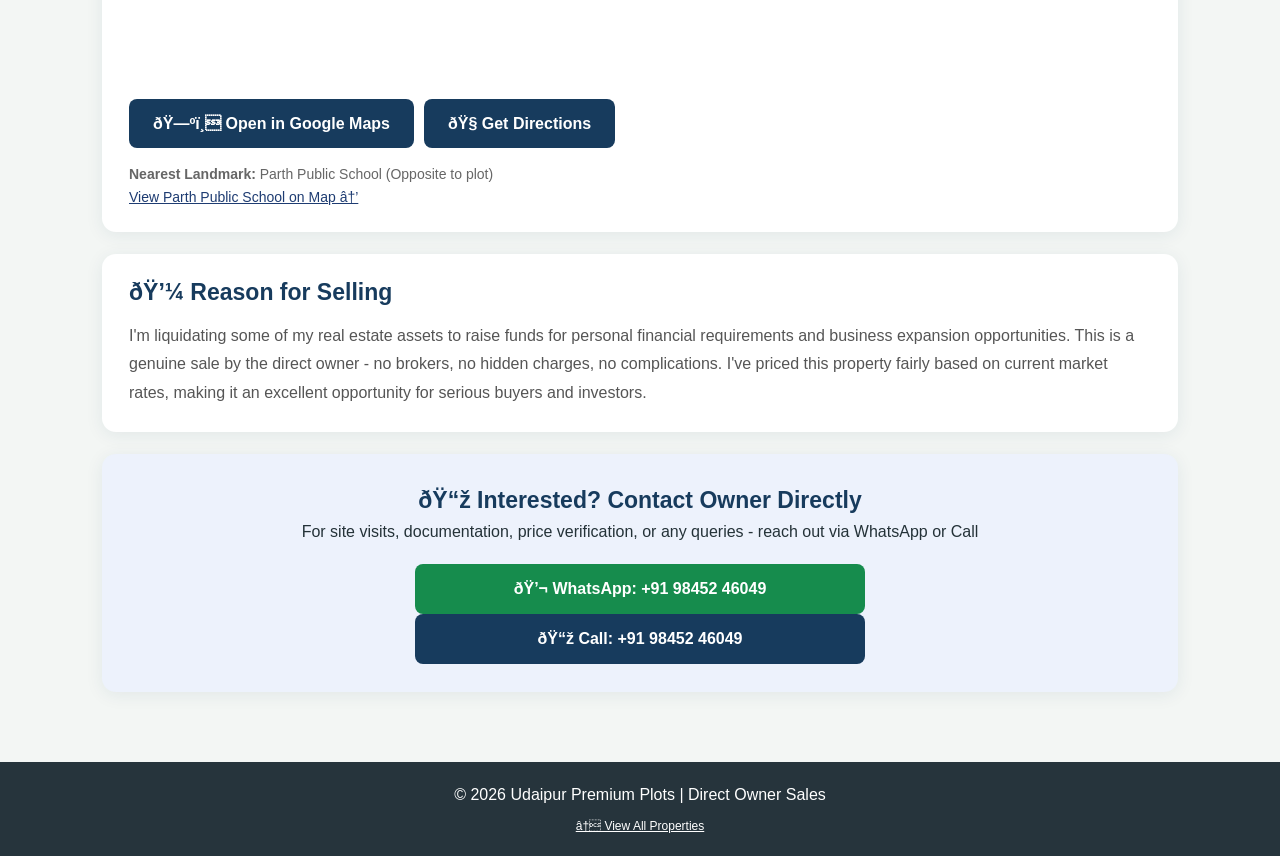
==== commit 259f562f: "Update Balicha Plot 6 price and soften pricing copy" ====
--- a/property-balicha.html
+++ b/property-balicha.html
@@ -37,7 +37,7 @@
       fbq('track', 'ViewContent', {
         content_name: 'Balicha Plot - 1920 sqft',
         content_category: 'Property',
-        value: 7584000,
+        value: 7200000,
         currency: 'INR'
       });
     </script>
@@ -49,7 +49,7 @@
     <meta charset="UTF-8">
     <meta name="viewport" content="width=device-width, initial-scale=1.0">
     <title>Plot 6 for Sale in Balicha, Udaipur | 1,920 sq ft</title>
-    <meta name="description" content="Plot 6 is a south-facing 1,920 sq ft residential plot opposite Parth Public School, Balicha, Udaipur. UIT approved with clear title. Direct owner price: ₹75.84 lakhs.">
+    <meta name="description" content="Plot 6 is a south-facing 1,920 sq ft residential plot opposite Parth Public School, Balicha, Udaipur. UIT approved with clear title. Direct owner price: ₹72 lakhs.">
     <meta name="keywords" content="plot opposite Parth Public School Udaipur, Balicha plot for sale, 1920 sqft plot Udaipur, south facing plot Balicha, UIT approved plot Balicha, residential plot near Parth Public School, land for sale Balicha Udaipur, property in Balicha, plot in Balicha direct owner, 30ft road plot Udaipur">
     <link rel="canonical" href="https://bhaveshagarwal.github.io/udr-properties/property-balicha.html">
 
@@ -57,7 +57,7 @@
     <meta property="og:type" content="website">
     <meta property="og:url" content="https://bhaveshagarwal.github.io/udr-properties/property-balicha.html">
     <meta property="og:title" content="Plot 6 in Balicha, Udaipur | 1,920 sq ft">
-    <meta property="og:description" content="South-facing 1,920 sq ft Plot 6 opposite Parth Public School. UIT approved, clear title, direct owner sale for ₹75.84 lakhs.">
+    <meta property="og:description" content="South-facing 1,920 sq ft Plot 6 opposite Parth Public School. UIT approved, clear title, direct owner sale for ₹72 lakhs.">
     <meta property="og:image" content="https://bhaveshagarwal.github.io/udr-properties/images/Plot6SitePhotoNew1_og.jpg">
     <meta property="og:image:width" content="1200">
     <meta property="og:image:height" content="900">
@@ -94,7 +94,7 @@
           "offers": {
             "@type": "Offer",
             "itemOffered": {"@id": "https://bhaveshagarwal.github.io/udr-properties/property-balicha.html#plot"},
-            "price": 7584000,
+            "price": 7200000,
             "priceCurrency": "INR",
             "availability": "https://schema.org/InStock",
             "url": "https://bhaveshagarwal.github.io/udr-properties/property-balicha.html"
@@ -437,11 +437,11 @@
         </div>
 
         <div class="price-section">
-            <h2 class="price-main">₹75.84 Lakhs</h2>
-            <div class="price-details">₹3,950 per sq ft | Total Area: 1,920 sq ft</div>
+            <h2 class="price-main">₹72 Lakhs</h2>
+            <div class="price-details">₹3,750 per sq ft | Total Area: 1,920 sq ft</div>
             <div class="price-guarantee">
-                <strong>💎 BEST PRICE GUARANTEE</strong><br>
-                This is our final price with NO negotiation scope. We've already discounted by ₹100/sqft from current market rates. Feel free to check recent transactions of nearby plots and consult local brokers for price verification. Our pricing is transparent, fair, and market-driven.
+                <strong>💎 DIRECT OWNER PRICING</strong><br>
+                Our asking price is ₹3,750 per sq ft, with no brokerage or middlemen. You're welcome to review recent transactions of nearby plots and consult local brokers for price verification. Contact us directly for details.
             </div>
         </div>
 
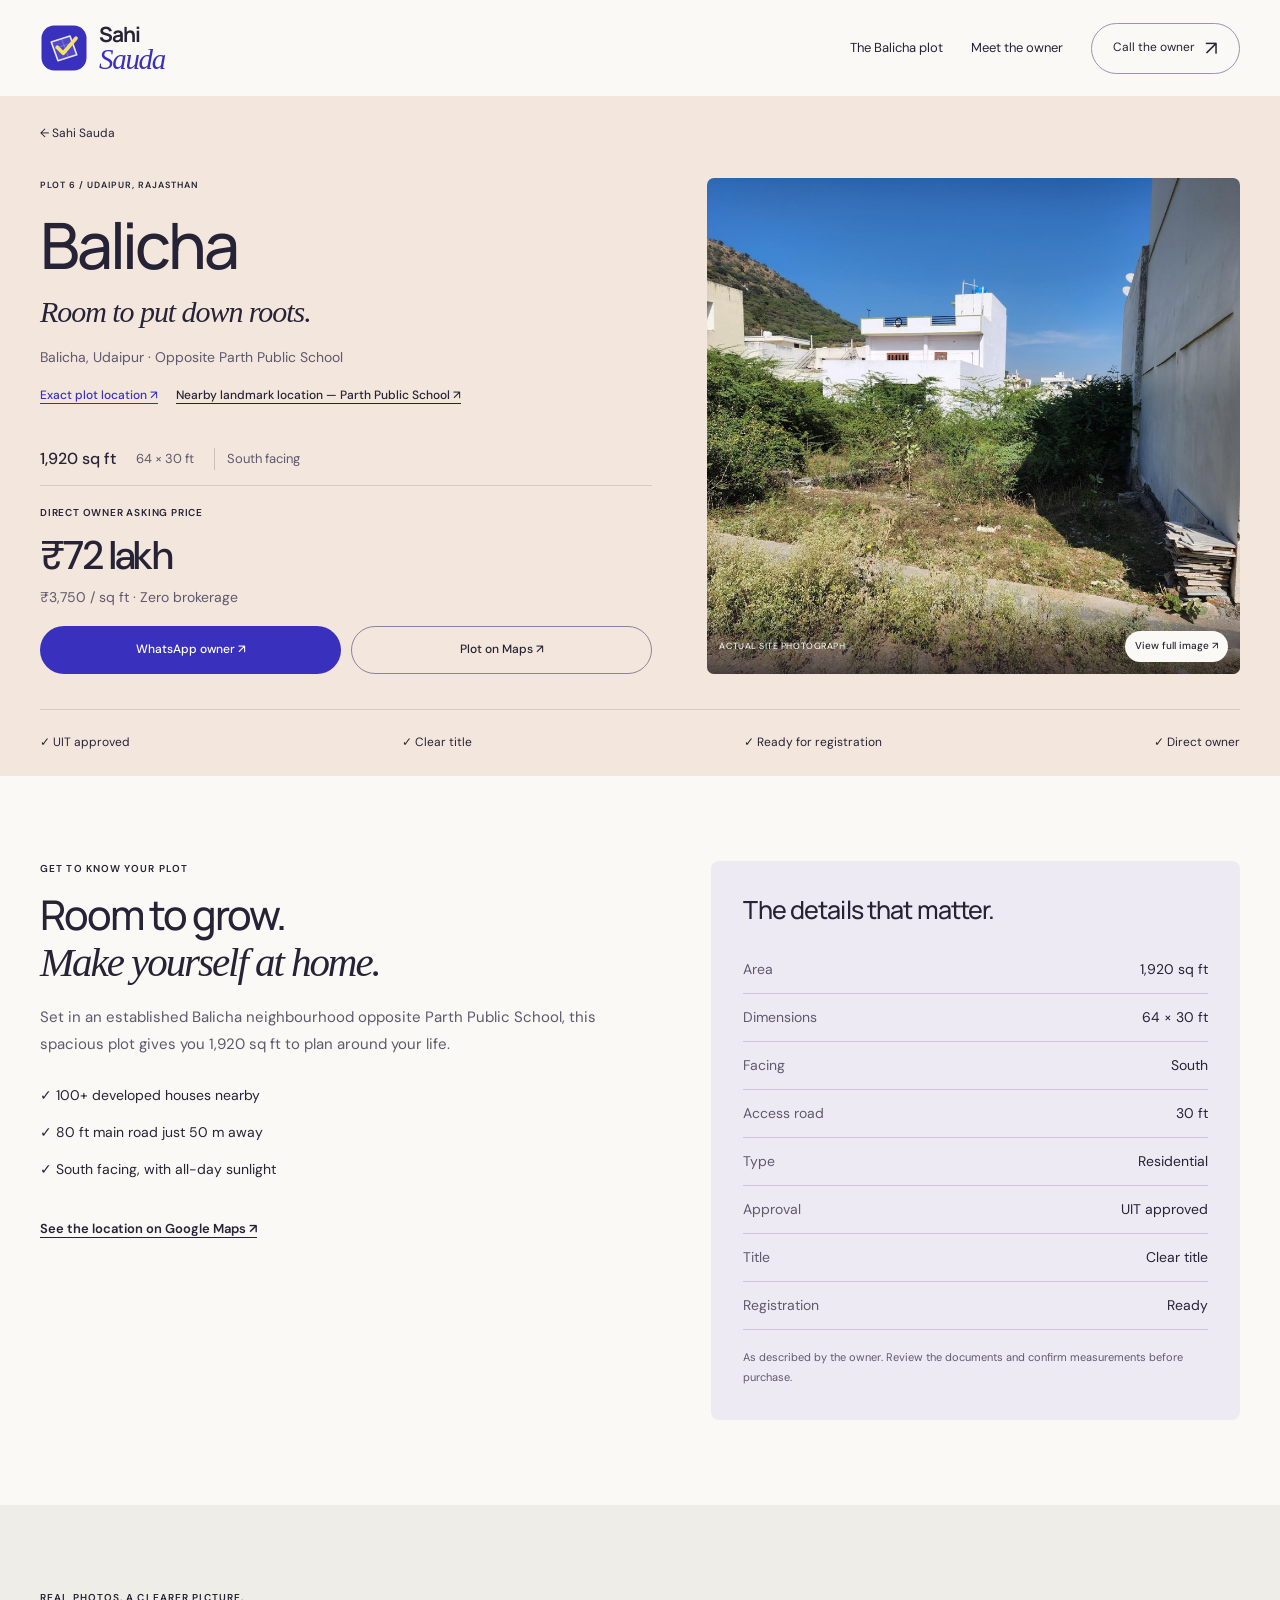
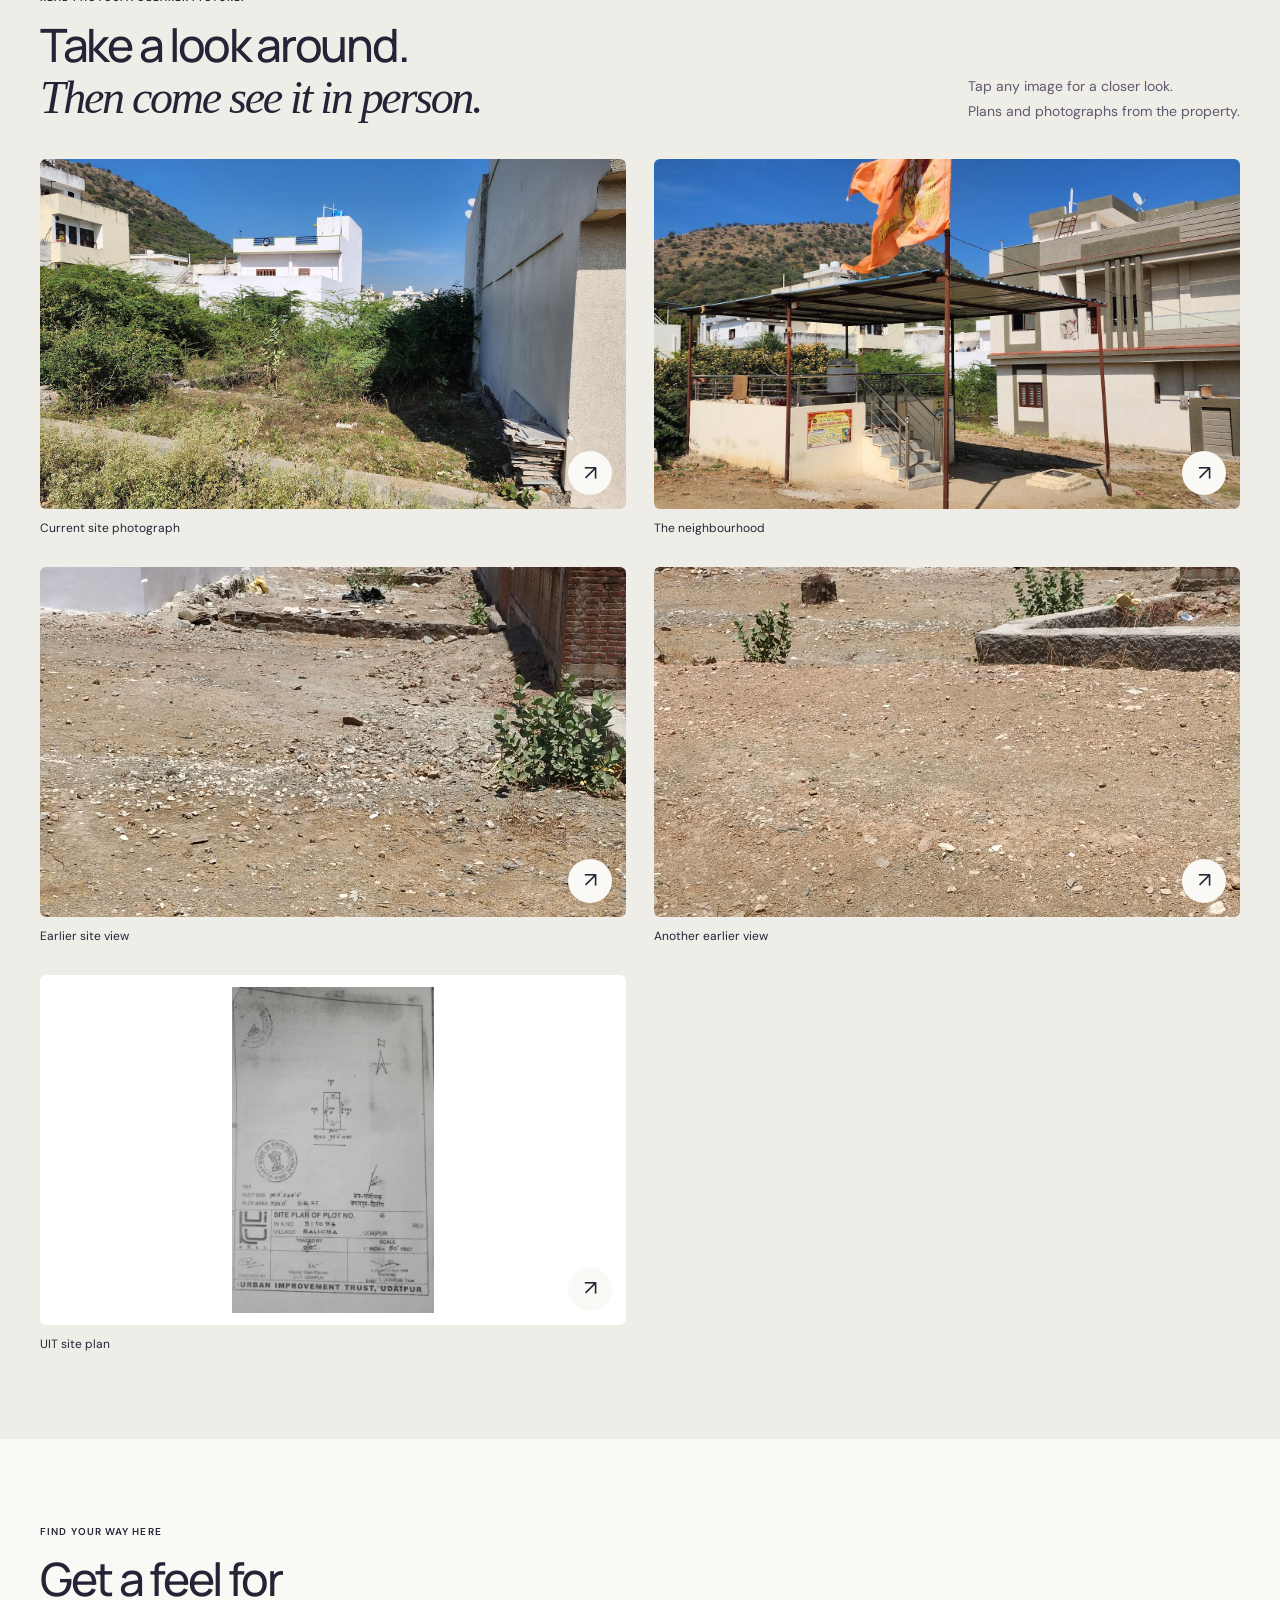
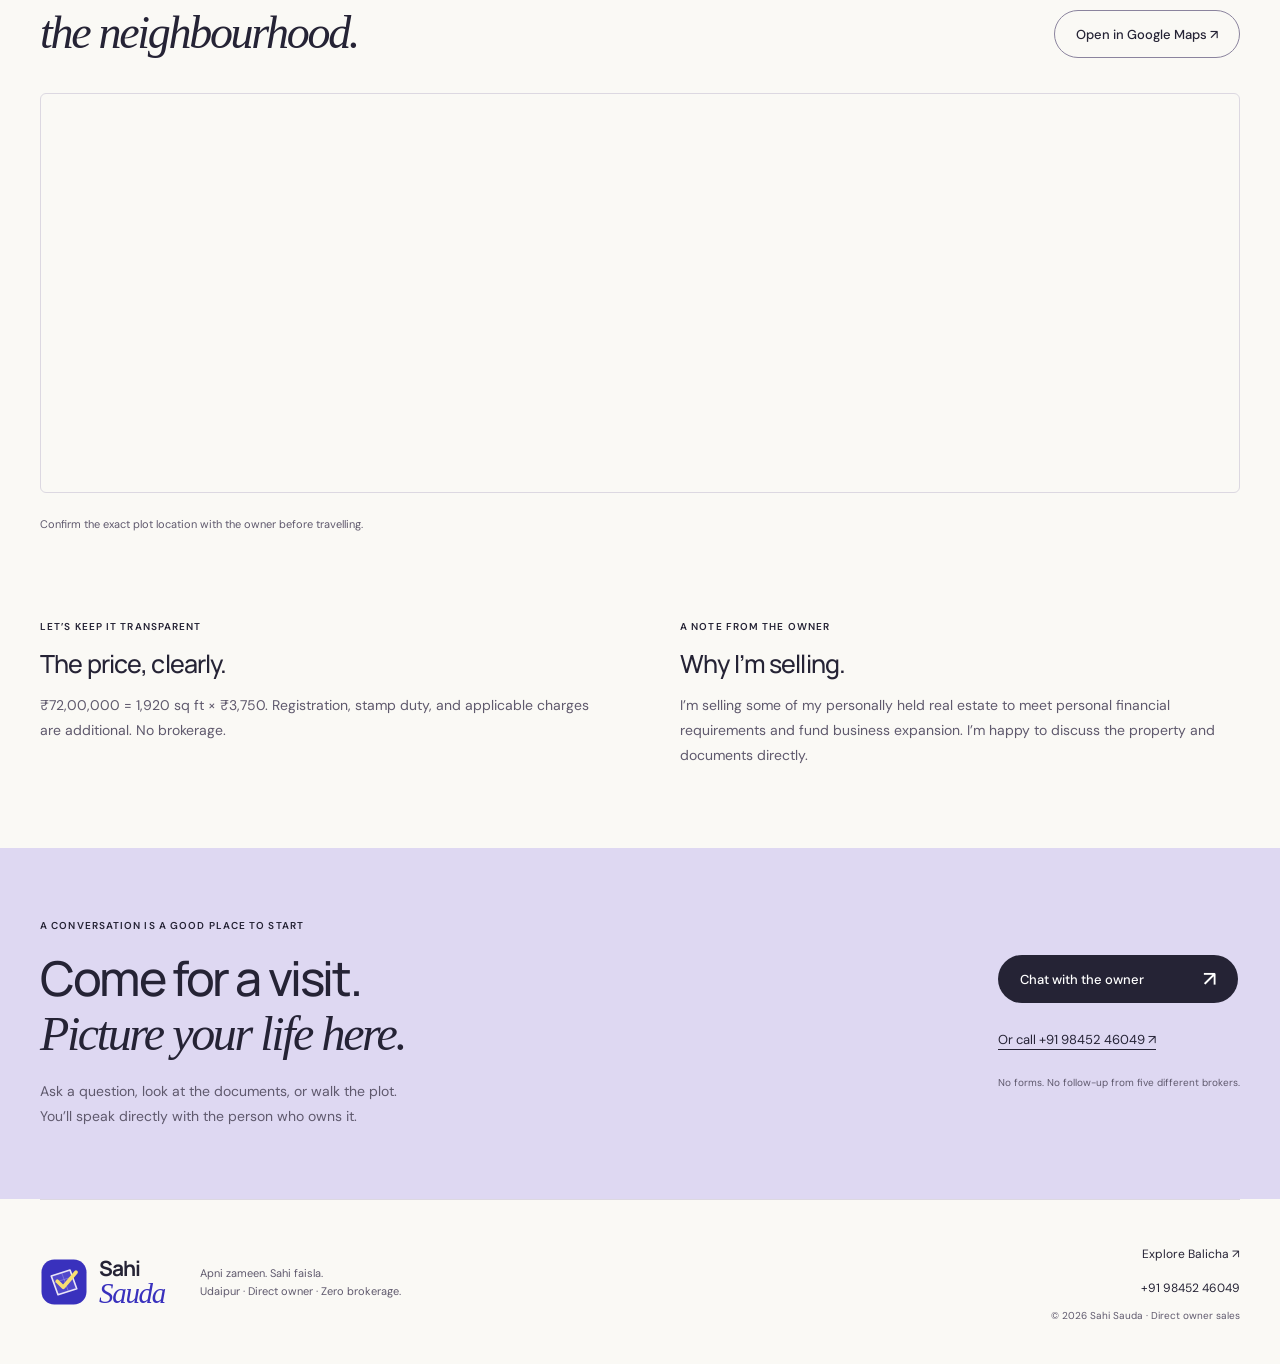
==== commit 66541869: "Redesign property website as mobile-first Sahi Sauda" ====
--- a/property-balicha.html
+++ b/property-balicha.html
@@ -1,74 +1,26 @@
 <!DOCTYPE html>
 <html lang="en">
 <head>
-    <!-- Google Tag Manager -->
-    <script>(function(w,d,s,l,i){w[l]=w[l]||[];w[l].push({'gtm.start':
-    new Date().getTime(),event:'gtm.js'});var f=d.getElementsByTagName(s)[0],
-    j=d.createElement(s),dl=l!='dataLayer'?'&l='+l:'';j.async=true;j.src=
-    'https://www.googletagmanager.com/gtm.js?id='+i+dl;f.parentNode.insertBefore(j,f);
-    })(window,document,'script','dataLayer','GTM-XXXXXXX');</script>
-    <!-- End Google Tag Manager -->
-
-    <!-- Google Analytics 4 -->
-    <script async src="https://www.googletagmanager.com/gtag/js?id=G-XXXXXXXXXX"></script>
-    <script>
-      window.dataLayer = window.dataLayer || [];
-      function gtag(){dataLayer.push(arguments);}
-      gtag('js', new Date());
-      gtag('config', 'G-XXXXXXXXXX');
-
-      // Google Ads Remarketing Tag
-      gtag('config', 'AW-XXXXXXXXXX');
-    </script>
-    <!-- End Google Analytics 4 -->
-
-    <!-- Meta Pixel Code -->
-    <script>
-      !function(f,b,e,v,n,t,s)
-      {if(f.fbq)return;n=f.fbq=function(){n.callMethod?
-      n.callMethod.apply(n,arguments):n.queue.push(arguments)};
-      if(!f._fbq)f._fbq=n;n.push=n;n.loaded=!0;n.version='2.0';
-      n.queue=[];t=b.createElement(e);t.async=!0;
-      t.src=v;s=b.getElementsByTagName(e)[0];
-      s.parentNode.insertBefore(t,s)}(window, document,'script',
-      'https://connect.facebook.net/en_US/fbevents.js');
-      fbq('init', 'YOUR_PIXEL_ID_HERE');
-      fbq('track', 'PageView');
-      fbq('track', 'ViewContent', {
-        content_name: 'Balicha Plot - 1920 sqft',
-        content_category: 'Property',
-        value: 7200000,
-        currency: 'INR'
-      });
-    </script>
-    <noscript><img height="1" width="1" style="display:none"
-      src="https://www.facebook.com/tr?id=YOUR_PIXEL_ID_HERE&ev=PageView&noscript=1"
-    /></noscript>
-    <!-- End Meta Pixel Code -->
-
-    <meta charset="UTF-8">
-    <meta name="viewport" content="width=device-width, initial-scale=1.0">
-    <title>Plot 6 for Sale in Balicha, Udaipur | 1,920 sq ft</title>
-    <meta name="description" content="Plot 6 is a south-facing 1,920 sq ft residential plot opposite Parth Public School, Balicha, Udaipur. UIT approved with clear title. Direct owner price: ₹72 lakhs.">
-    <meta name="keywords" content="plot opposite Parth Public School Udaipur, Balicha plot for sale, 1920 sqft plot Udaipur, south facing plot Balicha, UIT approved plot Balicha, residential plot near Parth Public School, land for sale Balicha Udaipur, property in Balicha, plot in Balicha direct owner, 30ft road plot Udaipur">
-    <link rel="canonical" href="https://bhaveshagarwal.github.io/udr-properties/property-balicha.html">
-
-    <!-- Open Graph / WhatsApp Preview -->
-    <meta property="og:type" content="website">
-    <meta property="og:url" content="https://bhaveshagarwal.github.io/udr-properties/property-balicha.html">
-    <meta property="og:title" content="Plot 6 in Balicha, Udaipur | 1,920 sq ft">
-    <meta property="og:description" content="South-facing 1,920 sq ft Plot 6 opposite Parth Public School. UIT approved, clear title, direct owner sale for ₹72 lakhs.">
-    <meta property="og:image" content="https://bhaveshagarwal.github.io/udr-properties/images/Plot6SitePhotoNew1_og.jpg">
-    <meta property="og:image:width" content="1200">
-    <meta property="og:image:height" content="900">
-
-    <!-- Twitter Card -->
-    <meta name="twitter:card" content="summary_large_image">
-    <meta name="twitter:url" content="https://bhaveshagarwal.github.io/udr-properties/property-balicha.html">
-    <meta name="twitter:title" content="Plot 6 in Balicha, Udaipur | 1,920 sq ft">
-    <meta name="twitter:description" content="South-facing 1,920 sq ft Plot 6 opposite Parth Public School. UIT approved, clear title, direct owner sale.">
-    <meta name="twitter:image" content="https://bhaveshagarwal.github.io/udr-properties/images/Plot6SitePhotoNew1_og.jpg">
-    <script type="application/ld+json">
+<meta charset="UTF-8">
+<meta name="viewport" content="width=device-width, initial-scale=1.0">
+<title>Plot 6 for Sale in Balicha, Udaipur | 1,920 sq ft | Sahi Sauda</title>
+<meta name="description" content="Plot 6 is a south-facing 1,920 sq ft residential plot opposite Parth Public School, Balicha, Udaipur. UIT approved with clear title. Direct owner price: ₹72 lakhs.">
+<meta name="keywords" content="plot opposite Parth Public School Udaipur, Balicha plot for sale, 1920 sqft plot Udaipur, south facing plot Balicha, UIT approved plot Balicha, residential plot near Parth Public School, land for sale Balicha Udaipur, property in Balicha, plot in Balicha direct owner, 30ft road plot Udaipur">
+<link rel="canonical" href="https://bhaveshagarwal.github.io/udr-properties/property-balicha.html">
+<meta property="og:site_name" content="Sahi Sauda">
+<meta property="og:type" content="website">
+<meta property="og:url" content="https://bhaveshagarwal.github.io/udr-properties/property-balicha.html">
+<meta property="og:title" content="Plot 6 in Balicha, Udaipur | 1,920 sq ft">
+<meta property="og:description" content="South-facing 1,920 sq ft Plot 6 opposite Parth Public School. UIT approved, clear title, direct owner sale for ₹72 lakhs.">
+<meta property="og:image" content="https://bhaveshagarwal.github.io/udr-properties/images/Plot6SitePhotoNew1_og.jpg">
+<meta property="og:image:width" content="1200">
+<meta property="og:image:height" content="900">
+<meta name="twitter:card" content="summary_large_image">
+<meta name="twitter:url" content="https://bhaveshagarwal.github.io/udr-properties/property-balicha.html">
+<meta name="twitter:title" content="Plot 6 in Balicha, Udaipur | 1,920 sq ft">
+<meta name="twitter:description" content="South-facing 1,920 sq ft Plot 6 opposite Parth Public School. UIT approved, clear title, direct owner sale.">
+<meta name="twitter:image" content="https://bhaveshagarwal.github.io/udr-properties/images/Plot6SitePhotoNew1_og.jpg">
+<script type="application/ld+json">
     {
       "@context": "https://schema.org",
       "@graph": [
@@ -110,454 +62,91 @@
       ]
     }
     </script>
-    <style>
-        * {
-            margin: 0;
-            padding: 0;
-            box-sizing: border-box;
-        }
-        
-        body {
-            font-family: 'Segoe UI', Tahoma, Geneva, Verdana, sans-serif;
-            line-height: 1.6;
-            color: #333;
-            background: #f5f5f5;
-        }
-        
-        .header {
-            background: linear-gradient(135deg, #1e3c72 0%, #2a5298 100%);
-            color: white;
-            padding: 15px 20px;
-            box-shadow: 0 2px 10px rgba(0,0,0,0.1);
-        }
-        
-        .header-content {
-            max-width: 1200px;
-            margin: 0 auto;
-            display: flex;
-            justify-content: space-between;
-            align-items: center;
-        }
-        
-        .back-btn {
-            color: white;
-            text-decoration: none;
-            font-size: 14px;
-        }
-        
-        .container {
-            max-width: 1200px;
-            margin: 0 auto;
-            padding: 20px;
-        }
-        .hero-photo {
-            width: 100%;
-            height: clamp(280px, 46vw, 560px);
-            object-fit: cover;
-            object-position: center 58%;
-            display: block;
-            border-radius: 8px;
-            margin-bottom: 20px;
-        }
-        
-        .property-header {
-            background: white;
-            padding: 25px;
-            border-radius: 12px;
-            margin-bottom: 20px;
-            box-shadow: 0 4px 15px rgba(0,0,0,0.08);
-        }
-        
-        .property-id {
-            display: inline-block;
-            background: #1e3c72;
-            color: white;
-            padding: 6px 12px;
-            border-radius: 6px;
-            font-size: 13px;
-            font-weight: 600;
-            margin-bottom: 10px;
-        }
-        
-        .property-title {
-            font-size: 24px;
-            color: #1e3c72;
-            margin-bottom: 10px;
-            font-weight: 600;
-        }
-        
-        .property-location {
-            color: #666;
-            font-size: 15px;
-            margin-bottom: 20px;
-        }
-        
-        .price-section {
-            background: linear-gradient(135deg, #4caf50 0%, #45a049 100%);
-            color: white;
-            padding: 25px;
-            border-radius: 12px;
-            margin-bottom: 20px;
-            box-shadow: 0 4px 15px rgba(0,0,0,0.1);
-        }
-        
-        .price-main {
-            font-size: 32px;
-            font-weight: 700;
-            margin-bottom: 10px;
-        }
-        
-        .price-details {
-            font-size: 16px;
-            margin-bottom: 8px;
-        }
-        
-        .price-guarantee {
-            background: rgba(255,255,255,0.2);
-            padding: 15px;
-            border-radius: 8px;
-            margin-top: 15px;
-            font-size: 14px;
-            line-height: 1.6;
-        }
-        
-        .details-grid {
-            display: grid;
-            grid-template-columns: 1fr;
-            gap: 15px;
-            margin-bottom: 20px;
-        }
-        
-        .detail-card {
-            background: white;
-            padding: 20px;
-            border-radius: 12px;
-            box-shadow: 0 2px 10px rgba(0,0,0,0.06);
-        }
-        
-        .detail-card h3 {
-            color: #1e3c72;
-            margin-bottom: 15px;
-            font-size: 18px;
-        }
-        
-        .detail-row {
-            display: flex;
-            justify-content: space-between;
-            padding: 12px 0;
-            border-bottom: 1px solid #eee;
-        }
-        
-        .detail-row:last-child {
-            border-bottom: none;
-        }
-        
-        .detail-label {
-            font-weight: 600;
-            color: #555;
-        }
-        
-        .detail-value {
-            color: #333;
-            text-align: right;
-        }
-        
-        .gallery {
-            background: white;
-            padding: 20px;
-            border-radius: 12px;
-            margin-bottom: 20px;
-            box-shadow: 0 2px 10px rgba(0,0,0,0.06);
-        }
-        
-        .gallery h3 {
-            color: #1e3c72;
-            margin-bottom: 15px;
-        }
-        
-        .photo-placeholder {
-            background: #f5f5f5;
-            border-radius: 8px;
-            overflow: hidden;
-            margin-bottom: 15px;
-        }
+<meta name="theme-color" content="#ede9fb"><link rel="icon" href="images/favicon.svg?v=2" type="image/svg+xml"><link rel="stylesheet" href="site.css?v=7">
+</head>
+<body class="detail-page"><a class="skip" href="#main">Skip to content</a>
+<header class="site-header wrap"><a class="brand" href="index.html" aria-label="Sahi Sauda — Udaipur plots, direct from the owner"><img class="brand-symbol" src="images/sahi-sauda-mark.svg" alt="" width="44" height="44"><span class="brand-name"><strong>Sahi</strong><em>Sauda</em></span></a><nav aria-label="Main navigation"><a href="index.html#plots">The Balicha plot</a><a href="index.html#approach">Meet the owner</a><a class="nav-contact" href="tel:+919845246049">Call the owner <span>↗</span></a></nav></header>
 
-        .photo-placeholder img {
-            width: 80%;
-            height: auto;
-            display: block;
-            border-radius: 8px;
-            margin: 0 auto;
-        }
-        
-        .map-section {
-            background: white;
-            padding: 20px;
-            border-radius: 12px;
-            margin-bottom: 20px;
-            box-shadow: 0 2px 10px rgba(0,0,0,0.06);
-        }
-        
-        .map-section h3 {
-            color: #1e3c72;
-            margin-bottom: 15px;
-        }
-        
-        .map-container {
-            position: relative;
-            width: 100%;
-            height: 300px;
-            border-radius: 8px;
-            overflow: hidden;
-            margin-bottom: 15px;
-        }
-        
-        .map-container iframe {
-            width: 100%;
-            height: 100%;
-            border: 0;
-        }
-        
-        .map-links {
-            display: flex;
-            gap: 10px;
-            flex-wrap: wrap;
-        }
-        
-        .btn {
-            display: inline-block;
-            padding: 12px 24px;
-            background: #1e3c72;
-            color: white;
-            text-decoration: none;
-            border-radius: 8px;
-            font-weight: 500;
-            transition: background 0.3s ease;
-            text-align: center;
-        }
-        
-        .btn:hover {
-            background: #2a5298;
-        }
-        
-        .btn-whatsapp {
-            background: #25D366;
-            font-size: 16px;
-        }
+<main id="main">
+<section class="detail-hero peach"><div class="wrap"><a class="breadcrumb" href="index.html">← Sahi Sauda</a><div class="detail-intro"><div class="detail-title"><span class="eyebrow">PLOT 6 / UDAIPUR, RAJASTHAN</span>
+<h1>Balicha<em>Room to put down roots.</em></h1>
 
-        .btn-whatsapp:hover {
-            background: #20ba5a;
-        }
+<p class="location-description">Balicha, Udaipur · Opposite Parth Public School</p>
+<div class="location-shortcuts" aria-label="Plot location and nearby landmark"><a href="https://maps.app.goo.gl/N23fuoKT7r9cmTSH7" target="_blank" rel="noopener noreferrer">Exact plot location ↗</a><a href="https://maps.app.goo.gl/34zegwb27nvs7VJt6" target="_blank" rel="noopener noreferrer" aria-label="Open the nearby landmark location, Parth Public School, in Google Maps">Nearby landmark location — Parth Public School ↗</a></div>
+</div><a href="images/Plot6SitePhotoNew1.jpg" class="detail-cover" data-gallery data-caption="Actual site photograph of Plot 6" aria-label="Enlarge site photograph"><img src="images/Plot6SitePhotoNew1_og.jpg" alt="Actual site photograph of Plot 6 in Balicha, Udaipur" fetchpriority="high"><span>ACTUAL SITE PHOTOGRAPH <b>View full image ↗</b></span></a><div class="detail-price"><p class="detail-keyfacts"><strong>1,920 sq ft</strong><span>64 × 30 ft</span><span>South facing</span></p><span>DIRECT OWNER ASKING PRICE</span><strong>₹72 lakh</strong>
+<p>₹3,750 / sq ft · Zero brokerage</p>
+<div class="detail-top-actions"><a class="button" href="https://wa.me/919845246049?text=Hi%2C%20I%E2%80%99m%20interested%20in%20Plot%206%20in%20Balicha%20%281%2C920%20sq%20ft%2C%20%E2%82%B972%20lakh%29.%20Could%20you%20share%20the%20details%20and%20help%20arrange%20a%20site%20visit%3F" target="_blank" rel="noopener noreferrer" aria-label="WhatsApp the owner about Balicha Plot 6">WhatsApp owner ↗</a><a class="button outline" href="https://maps.app.goo.gl/N23fuoKT7r9cmTSH7" target="_blank" rel="noopener noreferrer" aria-label="Open the exact Balicha Plot 6 location in Google Maps">Plot on Maps ↗</a></div></div></div><div class="detail-proof"><span>✓ UIT approved</span><span>✓ Clear title</span><span>✓ Ready for registration</span><span>✓ Direct owner</span></div></div></section>
 
-        .btn-call {
-            background: #0088cc;
-            font-size: 16px;
-        }
+<section class="section wrap detail-overview"><div><span class="eyebrow">GET TO KNOW YOUR PLOT</span>
+<h2>Room to grow.<br><em>Make yourself at home.</em></h2>
 
-        .btn-call:hover {
-            background: #006699;
-        }
-        
-        .btn-full {
-            display: block;
-            width: 100%;
-        }
-        
-        .contact-section {
-            background: linear-gradient(135deg, #667eea 0%, #764ba2 100%);
-            color: white;
-            padding: 30px;
-            border-radius: 12px;
-            text-align: center;
-            margin-bottom: 20px;
-        }
-        
-        .contact-section h3 {
-            margin-bottom: 15px;
-            font-size: 22px;
-        }
-        
-        .usp-section {
-            background: #fff3cd;
-            border-left: 4px solid #ffc107;
-            padding: 20px;
-            border-radius: 8px;
-            margin-bottom: 20px;
-        }
-        
-        .usp-section h4 {
-            color: #856404;
-            margin-bottom: 10px;
-        }
-        
-        .footer {
-            background: #333;
-            color: white;
-            text-align: center;
-            padding: 20px;
-            margin-top: 40px;
-        }
-        
-        @media (min-width: 768px) {
-            .details-grid {
-                grid-template-columns: repeat(2, 1fr);
-            }
-            
-            .map-container {
-                height: 450px;
-            }
-            
-            .property-title {
-                font-size: 28px;
-            }
-        }
-    </style>
-    <link rel="stylesheet" href="property-ui.css">
-</head>
-<body class="property-page">
-    <!-- Google Tag Manager (noscript) -->
-    <noscript><iframe src="https://www.googletagmanager.com/ns.html?id=GTM-XXXXXXX"
-    height="0" width="0" style="display:none;visibility:hidden"></iframe></noscript>
-    <!-- End Google Tag Manager (noscript) -->
+<p>Set in an established Balicha neighbourhood opposite Parth Public School, this spacious plot gives you 1,920 sq ft to plan around your life.</p>
 
-    <div class="header">
-        <div class="header-content">
-            <a href="index.html" class="back-btn">← Back to All Properties</a>
-            <span style="font-size: 14px;">Direct Owner | No Broker</span>
-        </div>
-    </div>
+<ul class="feature-list">
+<li>✓ 100+ developed houses nearby</li>
 
-    <div class="container">
-        <div class="property-header">
-            <a class="hero-media" href="images/Plot6SitePhotoNew1.jpg" data-gallery data-caption="Plot 6 — the current site photo, opposite Parth Public School in Balicha." aria-label="Enlarge Plot 6 site photo"><img class="hero-photo" src="images/Plot6SitePhotoNew1.jpg" alt="Plot 6 residential land opposite Parth Public School in Balicha, Udaipur" width="2048" height="1536" fetchpriority="high"></a>
-            <span class="property-id">ID: UDR-BAL-001</span>
-            <h1 class="property-title">Plot 6 Opposite Parth Public School</h1>
-            <p class="property-location">📍 Opposite Parth Public School, Balicha, Udaipur, Rajasthan</p>
-            <div class="hero-facts"><span>1,920 sq ft</span><span>South Facing</span><span>30 ft Access Road</span><span>UIT Approved</span></div>
-        </div>
+<li>✓ 80 ft main road just 50 m away</li>
 
-        <div class="price-section">
-            <h2 class="price-main">₹72 Lakhs</h2>
-            <div class="price-details">₹3,750 per sq ft | Total Area: 1,920 sq ft</div>
-            <div class="price-guarantee">
-                <strong>💎 DIRECT OWNER PRICING</strong><br>
-                Our asking price is ₹3,750 per sq ft, with no brokerage or middlemen. You're welcome to review recent transactions of nearby plots and consult local brokers for price verification. Contact us directly for details.
-            </div>
-        </div>
+<li>✓ South facing, with all-day sunlight</li>
+</ul>
+<a class="text-link" href="https://maps.app.goo.gl/N23fuoKT7r9cmTSH7" target="_blank" rel="noopener noreferrer">See the location on Google Maps ↗</a></div><div class="spec-card">
+<h3>The details that matter.</h3>
 
-        <div class="usp-section">
-            <h2>⭐ Key Highlights</h2>
-            <p>✓ All day sunlight with South facing orientation<br>
-            ✓ Excellent neighborhood with 100+ fully developed houses nearby<br>
-            ✓ 80 ft wide main road just 50 metres away<br>
-            ✓ 3-side opening roads for better accessibility<br>
-            ✓ Prime Balicha location with established infrastructure</p>
-        </div>
+<dl><div><dt>Area</dt><dd>1,920 sq ft</dd></div><div><dt>Dimensions</dt><dd>64 × 30 ft</dd></div><div><dt>Facing</dt><dd>South</dd></div><div><dt>Access road</dt><dd>30 ft</dd></div><div><dt>Type</dt><dd>Residential</dd></div><div><dt>Approval</dt><dd>UIT approved</dd></div><div><dt>Title</dt><dd>Clear title</dd></div><div><dt>Registration</dt><dd>Ready</dd></div></dl>
 
-        <div class="details-grid">
-            <div class="detail-card">
-                <h2>📏 Plot Specifications</h2>
-                <div class="detail-row">
-                    <span class="detail-label">Plot Area</span>
-                    <span class="detail-value">1,920 sq ft</span>
-                </div>
-                <div class="detail-row">
-                    <span class="detail-label">Dimensions</span>
-                    <span class="detail-value">64 ft × 30 ft</span>
-                </div>
-                <div class="detail-row">
-                    <span class="detail-label">Plot Facing</span>
-                    <span class="detail-value">South</span>
-                </div>
-                <div class="detail-row">
-                    <span class="detail-label">Road Width</span>
-                    <span class="detail-value">30 ft</span>
-                </div>
-                <div class="detail-row">
-                    <span class="detail-label">Plot Type</span>
-                    <span class="detail-value">3-Side Opening Roads nearby</span>
-                </div>
-            </div>
+<p>As described by the owner. Review the documents and confirm measurements before purchase.</p>
+</div></section>
 
-            <div class="detail-card">
-                <h2>📋 Legal &amp; Approval</h2>
-                <div class="detail-row">
-                    <span class="detail-label">Approval Status</span>
-                    <span class="detail-value">✓ UIT Approved</span>
-                </div>
-                <div class="detail-row">
-                    <span class="detail-label">Title Status</span>
-                    <span class="detail-value">✓ Clear Title</span>
-                </div>
-                <div class="detail-row">
-                    <span class="detail-label">Registration</span>
-                    <span class="detail-value">✓ Ready</span>
-                </div>
-                <div class="detail-row">
-                    <span class="detail-label">Construction</span>
-                    <span class="detail-value">✓ Immediate Start</span>
-                </div>
-                <div class="detail-row">
-                    <span class="detail-label">Property Type</span>
-                    <span class="detail-value">Residential</span>
-                </div>
-            </div>
-        </div>
+<section class="gallery-section"><div class="section wrap"><div class="section-heading"><div><span class="eyebrow">REAL PHOTOS. A CLEARER PICTURE.</span>
+<h2>Take a look around.<br><em>Then come see it in person.</em></h2>
+</div>
+<p>Tap any image for a closer look.<br>Plans and photographs from the property.</p>
+</div><div class="gallery-grid">
+<figure><a href="images/Plot6SitePhotoNew1.jpg" data-gallery data-caption="Current site photograph" aria-label="Enlarge current site photograph"><img src="images/Plot6SitePhotoNew1.jpg" alt="Current site photograph — Plot 6, Balicha" loading="lazy"><span>↗</span></a><figcaption>Current site photograph</figcaption></figure>
 
-        <div class="gallery">
-            <h2>📸 Photos &amp; Site Plan</h2>
-            <p class="gallery-intro">Select any image to view it at full size. Use the arrows to browse.</p>
-            <div class="media-grid">
-                <figure class="media-card"><a class="media-open" href="images/Plot6SiteNearbyPhoto.jpg" data-gallery data-caption="Nearby houses and road in the Balicha neighbourhood." aria-label="Enlarge Balicha neighbourhood photo"><img src="images/Plot6SiteNearbyPhoto.jpg" alt="Nearby houses and road in Balicha" loading="lazy"></a><figcaption><strong>Neighbourhood</strong><span>Nearby houses and road.</span></figcaption></figure>
-                <figure class="media-card"><a class="media-open" href="images/Plot6OldPhoto1.jpeg" data-gallery data-caption="Earlier view of Plot 6 and the adjacent buildings." aria-label="Enlarge earlier Plot 6 photo"><img src="images/Plot6OldPhoto1.jpeg" alt="Earlier view of Plot 6 and adjacent buildings" loading="lazy"></a><figcaption><strong>Earlier Plot View</strong><span>Plot and adjacent buildings.</span></figcaption></figure>
-                <figure class="media-card"><a class="media-open" href="images/Plot6OldPhoto2.jpeg" data-gallery data-caption="Earlier view across Plot 6 toward nearby houses." aria-label="Enlarge second earlier Plot 6 photo"><img src="images/Plot6OldPhoto2.jpeg" alt="Earlier view across Plot 6 toward nearby houses" loading="lazy"></a><figcaption><strong>Another Plot View</strong><span>Earlier photo from the site.</span></figcaption></figure>
-                <figure class="media-card"><a class="media-open" href="images/SitePlanPlot6.jpeg" data-gallery data-caption="UIT site plan for Plot 6 — 30 × 64 ft, 1,920 sq ft, with a 30 ft road." aria-label="Enlarge Plot 6 site plan"><img src="images/SitePlanPlot6.jpeg" alt="UIT site plan for Plot 6 showing 30 by 64 ft dimensions, 1,920 sq ft area and a 30 ft road" loading="lazy"></a><figcaption><strong>Plot 6 Site Plan</strong><span>Dimensions, area, and road frontage.</span></figcaption></figure>
-            </div>
-        </div>
+<figure><a href="images/Plot6SiteNearbyPhoto.jpg" data-gallery data-caption="The neighbourhood" aria-label="Enlarge the neighbourhood"><img src="images/Plot6SiteNearbyPhoto.jpg" alt="The neighbourhood — Plot 6, Balicha" loading="lazy"><span>↗</span></a><figcaption>The neighbourhood</figcaption></figure>
 
-        <div class="map-section">
-            <h2>📍 Location &amp; Map</h2>
-            <div class="map-container">
-                <iframe src="https://www.google.com/maps/embed?pb=!1m17!1m12!1m3!1d1814.94684801322!2d73.66759642831116!3d24.523760524429964!2m3!1f0!2f0!3f0!3m2!1i1024!2i768!4f13.1!3m2!1m1!2zMjTCsDMxJzI2LjEiTiA3M8KwNDAnMDEuMyJF!5e0!3m2!1sen!2sin!4v1766471203668!5m2!1sen!2sin" width="600" height="450" style="border:0;" allowfullscreen="" loading="lazy" referrerpolicy="no-referrer-when-downgrade"></iframe>
-            </div>
-            <div class="map-links">
-                <a href="https://maps.app.goo.gl/N23fuoKT7r9cmTSH7" target="_blank" class="btn">🗺️ Open in Google Maps</a>
-                <a href="https://maps.app.goo.gl/N23fuoKT7r9cmTSH7" target="_blank" class="btn">🧭 Get Directions</a>
-            </div>
-            <p style="margin-top: 15px; color: #666; font-size: 14px;">
-                <strong>Nearest Landmark:</strong> Parth Public School (Opposite to plot)<br>
-                <a href="https://maps.app.goo.gl/34zegwb27nvs7VJt6" target="_blank" style="color: #1e3c72;">View Parth Public School on Map →</a>
-            </p>
-        </div>
+<figure><a href="images/Plot6OldPhoto1.jpeg" data-gallery data-caption="Earlier site view" aria-label="Enlarge earlier site view"><img src="images/Plot6OldPhoto1.jpeg" alt="Earlier site view — Plot 6, Balicha" loading="lazy"><span>↗</span></a><figcaption>Earlier site view</figcaption></figure>
 
-        <div class="detail-card">
-            <h2>💼 Reason for Selling</h2>
-            <p style="color: #555; line-height: 1.8;">I'm liquidating some of my real estate assets to raise funds for personal financial requirements and business expansion opportunities. This is a genuine sale by the direct owner - no brokers, no hidden charges, no complications. I've priced this property fairly based on current market rates, making it an excellent opportunity for serious buyers and investors.</p>
-        </div>
+<figure><a href="images/Plot6OldPhoto2.jpeg" data-gallery data-caption="Another earlier view" aria-label="Enlarge another earlier view"><img src="images/Plot6OldPhoto2.jpeg" alt="Another earlier view — Plot 6, Balicha" loading="lazy"><span>↗</span></a><figcaption>Another earlier view</figcaption></figure>
 
-        <div class="contact-section">
-            <h2>📞 Interested? Contact Owner Directly</h2>
-            <p style="margin-bottom: 20px;">For site visits, documentation, price verification, or any queries - reach out via WhatsApp or Call</p>
-            <a href="https://wa.me/919845246049?text=Hi,%20I'm%20interested%20in%20plot%20UDR-BAL-001%20(Balicha,%201920%20sqft).%20Website:%20https://bhaveshagarwal.github.io/udr-properties/property-balicha.html" class="btn btn-whatsapp btn-full" target="_blank" rel="noopener noreferrer">💬 WhatsApp: +91 98452 46049</a>
-            <a href="tel:+919845246049" class="btn btn-call btn-full">📞 Call: +91 98452 46049</a>
-        </div>
-    </div>
+<figure><a href="images/SitePlanPlot6.jpeg" data-gallery data-caption="UIT site plan" aria-label="Enlarge uit site plan"><img src="images/SitePlanPlot6.jpeg" alt="UIT site plan — Plot 6, Balicha" loading="lazy"><span>↗</span></a><figcaption>UIT site plan</figcaption></figure>
+</div></div></section>
 
-    <div class="footer">
-        <p>&copy; 2026 Udaipur Premium Plots | Direct Owner Sales</p>
-        <p style="font-size: 12px; margin-top: 10px;"><a href="index.html" style="color: white;">← View All Properties</a></p>
-    </div>
-    <nav class="mobile-actions" aria-label="Contact owner">
-        <a href="https://wa.me/919845246049?text=Hi%2C%20I%27m%20interested%20in%20Plot%206%20%28UDR-BAL-001%29%20in%20Balicha.%20Website%3A%20https%3A%2F%2Fbhaveshagarwal.github.io%2Fudr-properties%2Fproperty-balicha.html" target="_blank" rel="noopener noreferrer">WhatsApp</a>
-        <a href="tel:+919845246049">Call owner</a>
-    </nav>
-    <dialog class="media-dialog" id="media-dialog" aria-label="Property photo and plan viewer">
-        <div class="media-dialog-inner">
-            <div class="media-dialog-toolbar"><span data-dialog-counter></span><button type="button" data-dialog-close aria-label="Close image viewer">✕</button></div>
-            <div class="media-dialog-image-wrap"><img data-dialog-image alt=""></div>
-            <div class="media-dialog-bottom"><p class="media-dialog-caption" data-dialog-caption></p><div class="media-dialog-nav"><button type="button" data-dialog-previous aria-label="Previous image">←</button><button type="button" data-dialog-next aria-label="Next image">→</button></div></div>
-        </div>
-    </dialog>
-    <script src="property-gallery.js" defer></script>
-</body>
-</html>
+<section class="section wrap map-section"><div class="section-heading"><div><span class="eyebrow">FIND YOUR WAY HERE</span>
+<h2>Get a feel for<br><em>the neighbourhood.</em></h2>
+</div><a class="button outline" href="https://maps.app.goo.gl/N23fuoKT7r9cmTSH7" target="_blank" rel="noopener noreferrer">Open in Google Maps ↗</a></div><iframe title="Map of Plot 6 in Balicha" src="https://maps.google.com/maps?q=24.5239167,73.6670278&amp;z=16&amp;output=embed" loading="lazy" referrerpolicy="no-referrer-when-downgrade" allowfullscreen></iframe>
+<p class="price-note">Confirm the exact plot location with the owner before travelling.</p>
+</section>
+
+<section class="wrap detail-notes">
+<article><span class="eyebrow">LET’S KEEP IT TRANSPARENT</span>
+<h3>The price, clearly.</h3>
+
+<p>₹72,00,000 = 1,920 sq ft × ₹3,750. Registration, stamp duty, and applicable charges are additional. No brokerage.</p>
+</article>
+
+<article><span class="eyebrow">A NOTE FROM THE OWNER</span>
+<h3>Why I’m selling.</h3>
+
+<p>I’m selling some of my personally held real estate to meet personal financial requirements and fund business expansion. I’m happy to discuss the property and documents directly.</p>
+</article>
+</section>
+
+<section class="contact-section" id="contact"><div class="wrap contact-inner"><div><span class="eyebrow">A CONVERSATION IS A GOOD PLACE TO START</span>
+<h2>Come for a visit.<br><em>Picture your life here.</em></h2>
+
+<p>Ask a question, look at the documents, or walk the plot.<br> You’ll speak directly with the person who owns it.</p>
+</div><div class="contact-actions"><a class="button dark" href="https://wa.me/919845246049?text=Hi%2C%20I%E2%80%99m%20interested%20in%20Plot%206%20in%20Balicha.%20Could%20we%20discuss%20the%20details%20and%20arrange%20a%20site%20visit%3F" target="_blank" rel="noopener noreferrer">Chat with the owner <span>↗</span></a><a class="phone" href="tel:+919845246049">Or call +91 98452 46049 ↗</a><small>No forms. No follow-up from five different brokers.</small></div></div></section>
+
+
+</main>
+
+<footer class="wrap"><div><a class="brand" href="index.html" aria-label="Sahi Sauda — Udaipur plots, direct from the owner"><img class="brand-symbol" src="images/sahi-sauda-mark.svg" alt="" width="44" height="44"><span class="brand-name"><strong>Sahi</strong><em>Sauda</em></span></a>
+<p>Apni zameen. Sahi faisla.<br>Udaipur · Direct owner · Zero brokerage.</p>
+</div><div><a href="index.html#plots">Explore Balicha ↗</a><a href="tel:+919845246049">+91 98452 46049</a><span>© 2026 Sahi Sauda · Direct owner sales</span></div></footer>
+<div class="mobile-actions" aria-label="Contact the owner about Balicha"><a href="tel:+919845246049">Call owner</a><a href="https://wa.me/919845246049?text=Hi%2C%20I%E2%80%99m%20interested%20in%20Plot%206%20in%20Balicha%20%281%2C920%20sq%20ft%2C%20%E2%82%B972%20lakh%29.%20Could%20you%20share%20the%20details%20and%20help%20arrange%20a%20site%20visit%3F" target="_blank" rel="noopener noreferrer">WhatsApp · Balicha</a></div>
+<dialog class="media-dialog" id="media-dialog" aria-label="Property photo viewer"><div class="media-dialog-inner"><div class="media-dialog-toolbar"><span data-dialog-counter></span><button type="button" data-dialog-close aria-label="Close photo viewer">✕</button></div><div class="media-dialog-image-wrap"><img data-dialog-image alt=""></div><div class="media-dialog-bottom">
+<p data-dialog-caption></p>
+<div class="media-dialog-nav"><button type="button" data-dialog-previous aria-label="Previous image">←</button><button type="button" data-dialog-next aria-label="Next image">→</button></div></div></div></dialog>
+<script src="property-gallery.js?v=2" defer></script></body></html>
--- a/site.css
+++ b/site.css
@@ -0,0 +1,372 @@
+@import url('https://fonts.googleapis.com/css2?family=DM+Sans:wght@400;500;600;700&family=Manrope:wght@400;500;600;700&display=swap');
+
+/* The base layout is for phones. Wider layouts are enhancements below. */
+:root {
+  --ink: #252335;
+  --muted: #5f596d;
+  --paper: #faf9f5;
+  --purple: #3931bd;
+  --lavender: #eae5f7;
+  --line: #dcd8e1;
+  --yellow: #f8df71;
+}
+* { box-sizing: border-box; }
+html { scroll-padding-top: 20px; }
+body {
+  margin: 0;
+  padding-bottom: calc(80px + env(safe-area-inset-bottom));
+  background: var(--paper);
+  color: var(--ink);
+  font: 15px/1.65 'DM Sans', Arial, sans-serif;
+}
+a { color: inherit; text-decoration: none; }
+button { font: inherit; }
+button, a, summary { touch-action: manipulation; -webkit-tap-highlight-color: transparent; }
+button:focus-visible, a:focus-visible, summary:focus-visible {
+  outline: 3px solid var(--purple);
+  outline-offset: 4px;
+}
+img { display: block; max-width: 100%; }
+h1, h2, h3, p { margin: 0; }
+h1, h2, h3 { font-family: 'Manrope', Arial, sans-serif; font-weight: 500; }
+h1, h2 { letter-spacing: -.05em; line-height: 1.12; }
+h2 { font-size: 32px; }
+h3 { font-size: 21px; letter-spacing: -.035em; line-height: 1.35; }
+em { font-family: Georgia, 'Times New Roman', serif; font-weight: 400; }
+p { color: var(--muted); }
+.wrap { width: min(1200px, calc(100% - 40px)); margin-inline: auto; }
+.eyebrow { display: block; font-size: 10px; font-weight: 600; letter-spacing: .11em; line-height: 1.6; }
+.skip { position: fixed; top: -100px; left: 16px; padding: 12px; background: white; z-index: 99; }
+.skip:focus { top: 12px; }
+.sr-only { position: absolute; width: 1px; height: 1px; overflow: hidden; clip-path: inset(50%); white-space: nowrap; }
+
+/* Familiar navigation and contact actions, sized for thumbs. */
+.home-page { background: var(--lavender); }
+.home-page main, .home-page footer { background: var(--paper); }
+.site-header { display: flex; align-items: center; justify-content: space-between; min-height: 76px; gap: 16px; }
+.brand { display: inline-flex; flex-shrink: 0; align-items: center; gap: 9px; min-height: 48px; }
+.brand-symbol { width: 42px; height: 42px; flex-shrink: 0; }
+.brand-name { display: flex; flex-direction: column; padding-block: 3px; }
+.brand-name strong { font-family: 'Manrope', Arial, sans-serif; font-size: 19px; font-weight: 700; line-height: 1.1; letter-spacing: -.045em; }
+.brand-name em { color: var(--purple); font-size: 26px; line-height: .95; letter-spacing: -.045em; }
+.site-header nav { display: flex; align-items: center; gap: 28px; }
+.site-header nav > a:not(.nav-contact) { display: none; }
+.nav-contact { display: inline-flex; gap: 10px; white-space: nowrap; align-items: center; min-height: 44px; padding: 8px 12px; border: 1px solid #9c93ae; border-radius: 30px; font-size: 12px; }
+.nav-contact span { font-size: 20px; }
+.button { display: inline-flex; min-height: 48px; align-items: center; justify-content: space-between; gap: 20px; padding: 12px 21px; border: 1px solid transparent; border-radius: 30px; background: var(--purple); color: white; font-size: 13px; font-weight: 500; }
+.button:hover { background: #29238e; }
+.button span { font-size: 21px; line-height: 1; }
+.button.outline { border-color: #8b849e; background: transparent; color: var(--ink); }
+.button.outline:hover { background: var(--lavender); }
+.button.dark { background: var(--ink); }
+.quiet-link { display: inline-flex; align-items: center; min-height: 44px; font-size: 12px; text-decoration: underline; text-underline-offset: 4px; }
+.text-link { display: flex; justify-content: space-between; align-items: center; min-height: 44px; gap: 15px; font-size: 13px; font-weight: 600; }
+.text-link span { font-size: 23px; }
+.text-link:hover, .quiet-link:hover { color: var(--purple); }
+.mobile-actions { position: fixed; inset: auto 0 0; z-index: 10; display: grid; grid-template-columns: .85fr 1.35fr; gap: 10px; padding: 10px 16px calc(10px + env(safe-area-inset-bottom)); border-top: 1px solid var(--line); background: var(--paper); box-shadow: 0 -3px 18px #25233509; }
+.mobile-actions a { display: flex; min-height: 48px; justify-content: center; align-items: center; gap: 12px; padding: 9px 10px; border: 1px solid #8b849e; border-radius: 30px; font-size: 12px; font-weight: 500; }
+.mobile-actions a:last-child { border-color: var(--purple); background: var(--purple); color: white; }
+.mobile-actions a span { font-size: 18px; }
+
+/* Balicha leads with a real photo, useful facts, and a direct next step. */
+.home-hero { background: var(--lavender); padding: 15px 0 28px; }
+.featured-grid { display: grid; gap: 19px; }
+.featured-title > .eyebrow { display: flex; align-items: center; gap: 7px; color: #504764; font-size: 9px; }
+.live-dot { width: 6px; height: 6px; border-radius: 50%; background: #53705b; flex-shrink: 0; }
+.featured-title h1 { font-size: clamp(35px, 10.8vw, 52px); margin: 12px 0 12px; letter-spacing: -.055em; }
+.featured-title h1 em { color: var(--purple); }
+.featured-title p { font-size: 13px; line-height: 1.6; }
+.featured-photo { display: block; position: relative; overflow: hidden; border-radius: 7px; }
+.featured-photo img { width: 100%; height: 205px; object-fit: cover; object-position: center 62%; }
+.photo-tag { position: absolute; top: 12px; left: 12px; border-radius: 20px; padding: 5px 9px; background: var(--paper); color: var(--ink); font-size: 8px; letter-spacing: .06em; }
+.photo-caption { position: absolute; bottom: 0; left: 0; right: 0; display: flex; align-items: flex-end; justify-content: space-between; gap: 20px; padding: 28px 13px 12px; background: linear-gradient(transparent, #18151dcc); color: white; font-size: 10px; }
+.photo-caption b { font-size: 24px; font-weight: 400; line-height: 1; }
+.featured-numbers { display: grid; grid-template-columns: 1fr 1.1fr; gap: 17px; }
+.featured-numbers > div + div { border-left: 1px solid #bfb5d2; padding-left: 18px; }
+.featured-numbers > div > span { display: block; font-size: 8px; font-weight: 600; letter-spacing: .06em; }
+.featured-numbers strong { display: block; margin-top: 5px; font-size: 29px; font-weight: 500; letter-spacing: -.05em; line-height: 1.3; }
+.featured-numbers small { font-size: 14px; letter-spacing: -.02em; }
+.featured-numbers p { margin-top: 2px; font-size: 11px; }
+.hero-proof { display: flex; flex-wrap: wrap; gap: 8px 13px; margin-top: 16px; font-size: 10px; color: #4e465d; }
+.hero-actions { display: flex; align-items: center; flex-wrap: wrap; gap: 8px 17px; margin-top: 18px; }
+.hero-actions .button { flex-grow: 1; }
+.price-note { margin-top: 14px; font-size: 10px; line-height: 1.7; }
+
+/* A short, scannable property story rather than a comparison. */
+.section { padding-block: 52px; }
+.section-heading { display: grid; gap: 18px; margin-bottom: 27px; }
+.section-heading h2 { margin-top: 13px; }
+.section-heading > p { font-size: 13px; line-height: 1.8; }
+.benefit-list { display: grid; gap: 23px; margin-bottom: 30px; }
+.benefit-list article { display: flex; gap: 15px; align-items: flex-start; }
+.benefit-icon { display: grid; place-items: center; flex-shrink: 0; width: 44px; height: 44px; border-radius: 12px; background: #f6e19a; font: 27px/1 Georgia; }
+.benefit-list article:nth-child(2) .benefit-icon { background: #eae5f7; }
+.benefit-list article:nth-child(3) .benefit-icon { background: #e3ebdf; }
+.benefit-list h3 { font-size: 17px; margin-bottom: 5px; }
+.benefit-list p { font-size: 13px; line-height: 1.7; }
+.balicha-preview { display: grid; border-radius: 8px; overflow: hidden; background: #f3e6dd; }
+.neighbourhood-photo { position: relative; display: block; }
+.neighbourhood-photo img { width: 100%; height: 215px; object-fit: cover; }
+.neighbourhood-photo > span { position: absolute; inset: auto 0 0; display: flex; justify-content: space-between; gap: 15px; padding: 25px 16px 12px; color: white; background: linear-gradient(transparent, #18151ddd); font-size: 11px; }
+.neighbourhood-photo b { font-size: 18px; font-weight: 400; }
+.plan-preview { padding: 26px 23px 20px; }
+.plan-preview .eyebrow { font-size: 8px; }
+.plan-preview h3 { margin: 14px 0; font-size: 30px; line-height: 1.15; }
+.plan-preview p { font-size: 13px; margin-bottom: 22px; }
+.plan-preview .button { width: 100%; font-size: 12px; }
+.plan-preview .text-link { margin-top: 10px; font-size: 12px; }
+.owner-section { background: #f8dc73; padding-block: 50px; }
+.owner-section .section-heading { display: flex; align-items: center; justify-content: space-between; gap: 12px; }
+.owner-section .eyebrow { font-size: 9px; }
+.owner-section h2 { font-size: 30px; }
+.owner-seal { display: flex; flex-direction: column; justify-content: center; width: 87px; height: 87px; flex-shrink: 0; border: 1px solid #817440; border-radius: 50%; text-align: center; font-size: 6px; letter-spacing: .12em; line-height: 1; transform: rotate(10deg); }
+.owner-seal b { font: 30px/1 Georgia; letter-spacing: -.07em; margin-top: 4px; }
+.owner-grid { display: grid; gap: 25px; border-top: 1px solid #25233535; padding-top: 28px; }
+.owner-grid article { display: grid; grid-template-columns: 30px 1fr; gap: 8px 10px; }
+.owner-grid article > span { font-size: 11px; padding-top: 5px; }
+.owner-grid h3 { font-size: 21px; }
+.owner-grid p { grid-column: 2; color: #514830; font-size: 13px; line-height: 1.8; }
+.faq-section { display: grid; gap: 27px; }
+.faq-section > div > .eyebrow { font-size: 8px; }
+.faq-section h2 { margin-top: 14px; }
+.faq-list details { border-bottom: 1px solid var(--line); }
+.faq-list details:first-child { border-top: 1px solid var(--line); }
+summary { list-style: none; display: flex; justify-content: space-between; gap: 20px; padding: 20px 0; cursor: pointer; font-size: 14px; }
+summary::-webkit-details-marker { display: none; }
+summary span { font-size: 23px; font-weight: 400; line-height: 1; }
+.faq-list details[open] summary span { transform: rotate(45deg); }
+.faq-list details p { font-size: 13px; padding: 0 12px 22px 0; line-height: 1.8; }
+.contact-section { background: #ded8f2; padding-block: 48px; }
+.contact-inner { display: grid; gap: 25px; }
+.contact-inner .eyebrow { font-size: 8px; }
+.contact-inner h2 { margin-top: 17px; font-size: 33px; }
+.contact-inner p { margin-top: 18px; font-size: 13px; line-height: 1.8; }
+.contact-inner p br { display: none; }
+.contact-actions { display: flex; flex-direction: column; align-items: flex-start; gap: 14px; }
+.contact-actions .button { min-width: 240px; }
+.phone { display: flex; min-height: 44px; align-items: center; font-size: 13px; text-decoration: underline; text-underline-offset: 5px; }
+.contact-actions small { font-size: 10px; color: var(--muted); }
+.also-listed { display: grid; gap: 23px; }
+.also-listed h2 { font-size: 28px; margin-top: 12px; }
+.also-listed > div > p { font-size: 13px; margin-top: 15px; }
+.secondary-property { display: grid; grid-template-columns: 95px 1fr; gap: 16px; align-items: start; border-block: 1px solid var(--line); padding-block: 20px; }
+.secondary-property img { width: 95px; height: 100px; object-fit: cover; border-radius: 5px; }
+.secondary-property .eyebrow { font-size: 8px; }
+.secondary-property h3 { font-size: 17px; margin-top: 6px; }
+.secondary-property p { font-size: 11px; margin-top: 5px; }
+.secondary-property .text-link { font-size: 12px; }
+.also-listed .price-note { margin: -10px 0 0; }
+footer { display: flex; flex-direction: column; gap: 25px; padding-block: 32px; border-top: 1px solid var(--line); }
+footer > div:first-child { display: flex; align-items: center; justify-content: space-between; gap: 25px; }
+footer p { font-size: 11px; line-height: 1.7; }
+footer > div:last-child { display: flex; flex-direction: column; align-items: flex-start; gap: 6px; font-size: 12px; }
+footer > div:last-child > a { display: inline-flex; min-height: 44px; align-items: center; }
+footer > div:last-child span { font-size: 10px; color: var(--muted); }
+
+/* Property detail pages follow the same phone-first decision sequence. */
+.peach { background: #f3e6dd; }
+.mint { background: #e3ebe0; }
+.detail-hero { padding-top: 8px; }
+.breadcrumb { display: inline-flex; align-items: center; min-height: 44px; font-size: 12px; }
+.detail-intro { display: grid; gap: 16px; padding: 12px 0 20px; }
+.detail-title > .eyebrow { font-size: 9px; }
+.detail-title h1 { font-size: 39px; margin: 10px 0; }
+.detail-title h1 em { display: block; font-size: 23px; letter-spacing: -.035em; margin-top: 8px; }
+.detail-title > p { font-size: 13px; }
+.detail-cover { display: block; position: relative; border-radius: 7px; overflow: hidden; cursor: zoom-in; }
+.detail-cover img { width: 100%; height: 200px; object-fit: cover; }
+.detail-hero.peach .detail-cover img { object-position: center 62%; }
+.detail-cover > span { position: absolute; inset: auto 0 0; display: flex; justify-content: space-between; align-items: center; gap: 12px; padding: 30px 12px 12px; background: linear-gradient(transparent, #18151dbb); color: white; font-size: 8px; letter-spacing: .06em; }
+.detail-cover b { padding: 7px 10px; background: var(--paper); color: var(--ink); border-radius: 30px; font-size: 9px; font-weight: 500; letter-spacing: 0; }
+.detail-keyfacts { display: flex; flex-wrap: wrap; gap: 5px 12px; align-items: center; font-size: 11px; padding-bottom: 13px; border-bottom: 1px solid #25233522; margin-bottom: 13px; }
+.detail-keyfacts strong { color: var(--ink); font-size: 16px; font-weight: 500; }
+.detail-keyfacts span + span { border-left: 1px solid #25233533; padding-left: 12px; }
+.detail-price > span { font-size: 8px; font-weight: 600; letter-spacing: .08em; }
+.detail-price > strong { display: block; font-size: 32px; letter-spacing: -.04em; line-height: 1.35; margin: 4px 0; font-weight: 500; }
+.detail-price > p:not(.detail-keyfacts) { font-size: 12px; }
+.detail-price .button { width: 100%; margin-top: 17px; }
+/* Keep the plot pin distinct from the school landmark, close to the price. */
+.location-shortcuts { display: flex; flex-wrap: wrap; gap: 4px 18px; margin-top: 5px; }
+.location-shortcuts a { display: inline-flex; align-items: center; min-height: 44px; font-size: 12px; font-weight: 500; text-decoration: underline; text-underline-offset: 4px; }
+.location-shortcuts a:first-child { color: var(--purple); }
+.detail-top-actions { display: grid; grid-template-columns: 1fr 1fr; gap: 10px; margin-top: 17px; }
+.detail-price .detail-top-actions .button { width: 100%; margin-top: 0; justify-content: center; padding: 12px 8px; font-size: 12px; text-align: center; }
+.detail-proof { display: flex; flex-wrap: wrap; gap: 8px 15px; border-top: 1px solid #25233522; padding-block: 18px; font-size: 10px; }
+.detail-overview { display: grid; gap: 30px; }
+.detail-overview h2 { margin: 15px 0 18px; }
+.detail-overview > div > p { font-size: 14px; line-height: 1.8; }
+.feature-list { list-style: none; padding: 0; margin: 19px 0; font-size: 13px; }
+.feature-list li { padding-block: 7px; }
+.detail-overview .text-link { display: inline-flex; text-decoration: underline; text-underline-offset: 4px; }
+.spec-card { background: #eeeaf4; padding: 25px; border-radius: 8px; }
+.spec-card h3 { margin-bottom: 19px; }
+dl { margin: 0; }
+dl > div { display: flex; justify-content: space-between; gap: 20px; border-bottom: 1px solid #ccc5d7; padding-block: 12px; font-size: 13px; }
+dt { color: var(--muted); }
+dd { margin: 0; text-align: right; }
+.spec-card > p { font-size: 11px !important; margin-top: 18px; }
+.gallery-section { background: #efede7; }
+.gallery-grid { display: grid; gap: 25px; }
+.gallery-grid figure { margin: 0; }
+.gallery-grid figure a { display: block; position: relative; cursor: zoom-in; }
+.gallery-grid img { width: 100%; height: 275px; object-fit: cover; border-radius: 6px; background: white; }
+.gallery-grid a[href*='Plan'] img, .gallery-grid a[href*='plan'] img, .gallery-grid a[href*='map'] img { object-fit: contain; padding: 12px; }
+.gallery-grid a > span { position: absolute; bottom: 14px; right: 14px; display: grid; place-items: center; width: 44px; height: 44px; background: var(--paper); border-radius: 50%; font-size: 21px; }
+.gallery-grid figcaption { padding-top: 10px; font-size: 12px; }
+.download-links { display: flex; flex-direction: column; gap: 10px; margin-top: 25px; font-size: 13px; }
+.download-links a { display: inline-flex; align-items: center; min-height: 44px; text-decoration: underline; text-underline-offset: 4px; }
+.map-section iframe { width: 100%; height: 320px; border: 1px solid var(--line); border-radius: 6px; }
+.map-section .button { justify-self: start; }
+.detail-notes { display: grid; gap: 30px; padding-bottom: 50px; }
+.detail-notes h3 { margin: 12px 0; }
+.detail-notes p { font-size: 13px; line-height: 1.8; }
+.media-dialog { margin: auto; padding: 0; width: min(95vw, 1200px); max-width: none; max-height: 94dvh; border: 0; border-radius: 10px; background: var(--ink); color: var(--paper); }
+.media-dialog::backdrop { background: #171222dd; }
+.media-dialog-inner { display: flex; flex-direction: column; max-height: 94dvh; }
+.media-dialog-toolbar, .media-dialog-bottom { display: flex; align-items: center; justify-content: space-between; gap: 12px; padding: 10px 12px; font-size: 12px; }
+.media-dialog-bottom p { font-size: 11px; color: #eeebf5; }
+.media-dialog-image-wrap { display: flex; justify-content: center; min-height: 0; background: #15131c; }
+.media-dialog img { max-height: calc(94dvh - 160px); object-fit: contain; }
+.media-dialog button { width: 44px; height: 44px; background: transparent; border: 1px solid #ffffff55; color: var(--paper); border-radius: 50%; cursor: pointer; }
+.media-dialog button:focus-visible { outline-color: var(--yellow); }
+.media-dialog-nav { display: flex; gap: 7px; flex-shrink: 0; }
+body:has(dialog[open]) { overflow: hidden; }
+body:has(dialog[open]) .mobile-actions { visibility: hidden; }
+
+/* Tablet: retain the same content order, with more room for photographs. */
+@media (min-width: 600px) {
+  .wrap { width: min(1200px, calc(100% - 64px)); }
+  .featured-photo img { height: 340px; }
+  .featured-title h1 { font-size: 59px; }
+  .featured-numbers { max-width: 480px; }
+  .hero-actions { justify-content: flex-start; }
+  .hero-actions .button { flex-grow: 0; }
+  .hero-proof { font-size: 12px; gap: 20px; }
+  .secondary-property { grid-template-columns: 150px 1fr; }
+  .secondary-property img { width: 150px; height: 130px; }
+  .secondary-property h3 { font-size: 22px; }
+  .secondary-property p { font-size: 13px; }
+  .secondary-property .eyebrow { font-size: 10px; }
+  .balicha-preview { grid-template-columns: 1fr 1fr; }
+  .neighbourhood-photo img { height: 100%; min-height: 325px; }
+  .gallery-grid { grid-template-columns: 1fr 1fr; }
+  .detail-cover img { height: 350px; }
+  .detail-price .button { width: auto; }
+  .detail-keyfacts { gap: 20px; font-size: 13px; }
+  .detail-proof { gap: 25px; font-size: 12px; }
+  .owner-section h2 { font-size: 38px; }
+  .owner-seal { width: 115px; height: 115px; font-size: 8px; }
+  .owner-seal b { font-size: 40px; }
+}
+
+/* Desktop: expand the layout without changing the priority of the listing. */
+@media (min-width: 960px) {
+  body { padding-bottom: 0; }
+  h2 { font-size: 46px; }
+  .site-header { min-height: 96px; }
+  .site-header nav > a:not(.nav-contact) { display: inline-flex; min-height: 44px; align-items: center; font-size: 13px; }
+  .brand { gap: 11px; }
+  .brand-symbol { width: 48px; height: 48px; }
+  .brand-name strong { font-size: 21px; }
+  .brand-name em { font-size: 29px; }
+  .nav-contact { padding-inline: 21px; }
+  .mobile-actions { display: none; }
+  .home-hero { padding: 45px 0 57px; }
+  .featured-grid { grid-template-columns: 1fr 1.12fr; grid-template-rows: auto 1fr; gap: 28px 55px; align-items: start; }
+  .featured-title { grid-column: 1; grid-row: 1; }
+  .featured-title h1 { font-size: clamp(54px, 5.7vw, 76px); margin: 22px 0; }
+  .featured-title p { font-size: 16px; }
+  .featured-title > .eyebrow { font-size: 10px; }
+  .featured-photo { grid-column: 2; grid-row: 1 / 3; height: 100%; min-height: 535px; }
+  .featured-photo img { height: 100%; position: absolute; inset: 0; object-position: center 62%; }
+  .photo-tag { top: 20px; left: 20px; padding: 7px 12px; font-size: 9px; }
+  .photo-caption { font-size: 12px; padding: 45px 20px 20px; }
+  .featured-decision { grid-column: 1; grid-row: 2; }
+  .featured-numbers { gap: 25px; }
+  .featured-numbers strong { font-size: 34px; }
+  .featured-numbers small { font-size: 16px; }
+  .featured-numbers > div > span { font-size: 9px; }
+  .featured-numbers p { font-size: 12px; }
+  .hero-proof { font-size: 11px; margin-top: 22px; }
+  .hero-actions { gap: 24px; margin-top: 25px; }
+  .hero-actions .button { padding: 14px 24px; }
+  .price-note { font-size: 11px; }
+  .section { padding-block: 85px; }
+  .section-heading { display: flex; justify-content: space-between; align-items: flex-end; gap: 40px; margin-bottom: 35px; }
+  .section-heading > p { font-size: 14px; }
+  .benefit-list { grid-template-columns: repeat(3, 1fr); gap: 30px; margin-bottom: 40px; }
+  .benefit-list article { gap: 13px; }
+  .benefit-list h3 { font-size: 18px; }
+  .benefit-list p { font-size: 13px; }
+  .plan-preview { align-self: center; padding: 40px 48px; }
+  .plan-preview h3 { font-size: 37px; }
+  .plan-preview .eyebrow { font-size: 9px; }
+  .plan-preview p { font-size: 14px; }
+  .plan-preview .button { width: auto; min-width: 280px; }
+  .plan-preview .text-link { max-width: 280px; margin-top: 17px; }
+  .neighbourhood-photo img { min-height: 390px; }
+  .owner-section { padding-block: 75px; }
+  .owner-section h2 { font-size: 46px; }
+  .owner-section .eyebrow { font-size: 10px; }
+  .owner-grid { grid-template-columns: repeat(3, 1fr); gap: 45px; padding-top: 33px; }
+  .owner-grid article { display: block; }
+  .owner-grid h3 { font-size: 24px; margin: 14px 0; }
+  .owner-grid p { font-size: 14px; }
+  .faq-section { grid-template-columns: 1fr 1.1fr; gap: 80px; }
+  .faq-section > div > .eyebrow { font-size: 9px; }
+  summary { font-size: 15px; }
+  .faq-list details p { font-size: 14px; }
+  .contact-section { padding-block: 70px; }
+  .contact-inner { grid-template-columns: 1.3fr 1fr; gap: 60px; align-items: center; }
+  .contact-inner h2 { font-size: 48px; }
+  .contact-inner .eyebrow { font-size: 10px; }
+  .contact-inner p { font-size: 14px; }
+  .contact-inner p br { display: initial; }
+  .contact-actions { justify-self: end; }
+  .also-listed { grid-template-columns: 1fr 1.2fr; gap: 28px 60px; }
+  .also-listed h2 { font-size: 34px; }
+  .also-listed > div > p { max-width: 360px; }
+  .secondary-property { grid-template-columns: 160px 1fr; gap: 25px; }
+  .secondary-property img { width: 160px; height: 140px; }
+  .secondary-property h3 { font-size: 23px; }
+  .also-listed > .price-note { grid-column: 2; }
+  footer { flex-direction: row; justify-content: space-between; gap: 35px; padding-block: 40px; }
+  footer > div:first-child { gap: 35px; }
+  footer > div:last-child { align-items: flex-end; gap: 4px; }
+  footer > div:last-child > a { min-height: 30px; }
+  .detail-hero { padding-top: 16px; }
+  .detail-intro { grid-template-columns: 1.15fr 1fr; grid-template-rows: auto 1fr; gap: 28px 55px; padding: 22px 0 35px; }
+  .detail-title { grid-column: 1; grid-row: 1; }
+  .detail-title h1 { font-size: clamp(44px, 5vw, 65px); margin: 17px 0; }
+  .detail-title h1 em { font-size: 30px; margin-top: 14px; }
+  .detail-title > p { font-size: 14px; }
+  .detail-cover { grid-column: 2; grid-row: 1 / 3; height: 100%; min-height: 420px; }
+  .detail-cover img { position: absolute; inset: 0; height: 100%; }
+  .detail-cover > span { font-size: 9px; }
+  .detail-cover b { font-size: 10px; }
+  .detail-price { grid-column: 1; grid-row: 2; }
+  .detail-price > strong { font-size: 40px; }
+  .detail-price > span { font-size: 10px; }
+  .detail-price > p:not(.detail-keyfacts) { font-size: 14px; }
+  .detail-price .button { margin-top: 22px; }
+  .detail-proof { justify-content: space-between; padding-block: 23px; }
+  .detail-overview { grid-template-columns: 1.1fr 1fr; gap: 90px; }
+  .detail-overview h2 { font-size: 41px; }
+  .detail-overview > div > p { font-size: 15px; }
+  .feature-list { font-size: 14px; }
+  .spec-card { padding: 32px; }
+  .spec-card h3 { font-size: 25px; }
+  dl > div { font-size: 14px; }
+  .gallery-grid { gap: 28px; }
+  .gallery-grid img { height: 350px; }
+  .download-links { flex-direction: row; gap: 30px; }
+  .map-section iframe { height: 400px; }
+  .detail-notes { grid-template-columns: 1fr 1fr; gap: 80px; padding-bottom: 80px; }
+  .detail-notes h3 { font-size: 25px; }
+  .detail-notes p { font-size: 14px; }
+  .media-dialog-toolbar, .media-dialog-bottom { padding: 12px 20px; }
+  .media-dialog-bottom p { font-size: 13px; }
+}
+@media (prefers-reduced-motion: reduce) {
+  *, *::before, *::after { animation: none !important; transition: none !important; scroll-behavior: auto !important; }
+}
